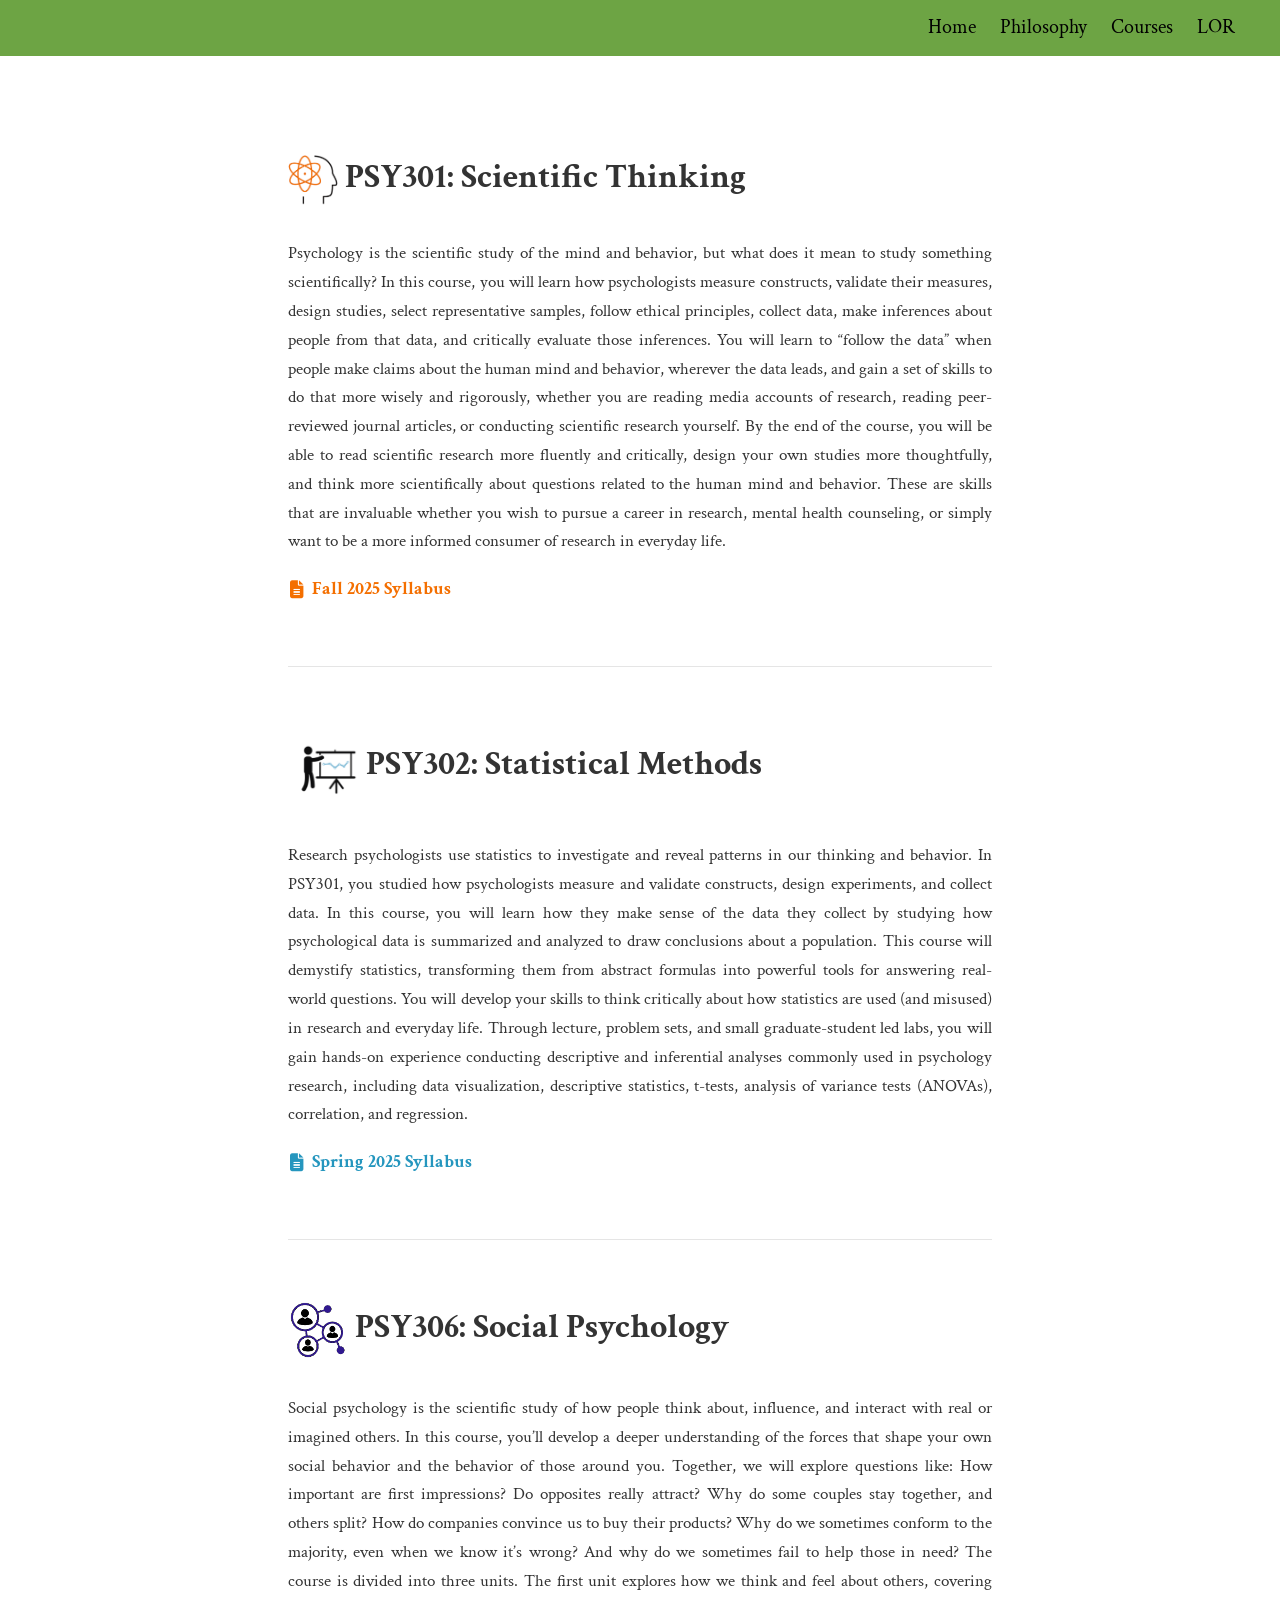
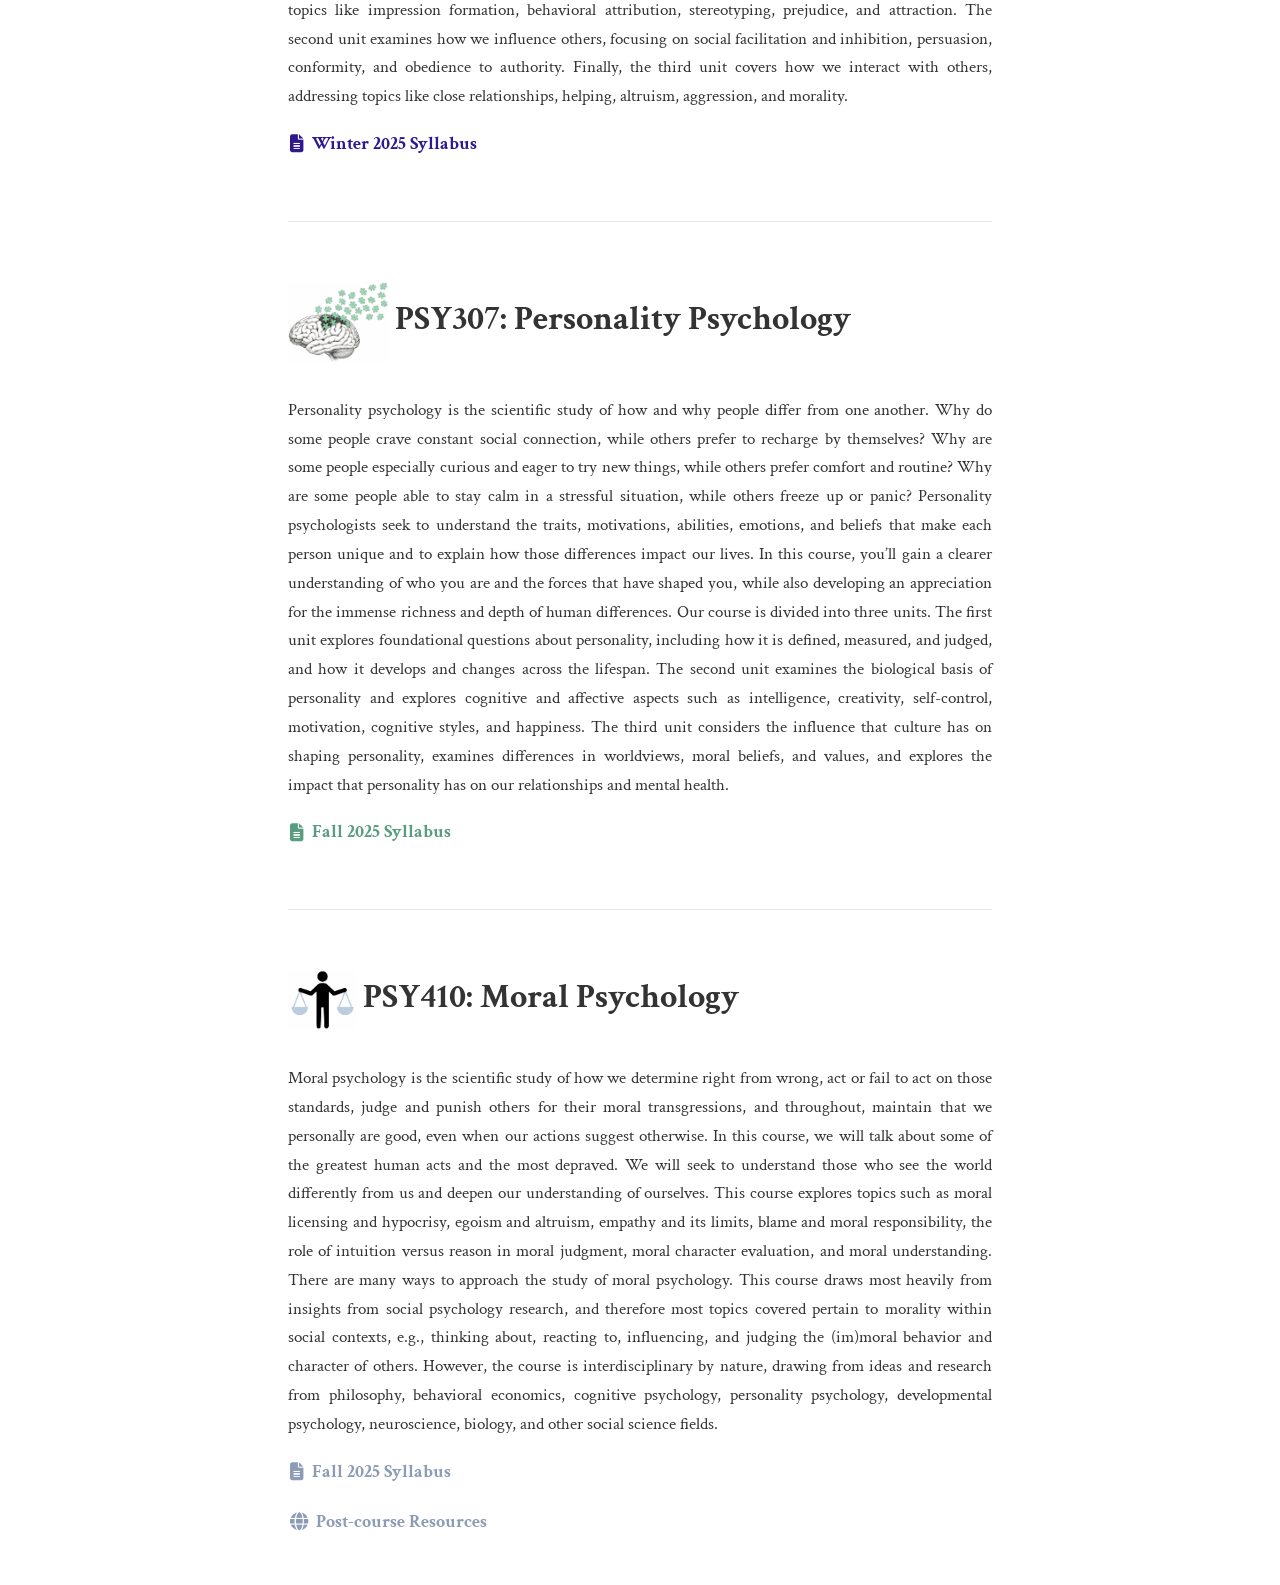
==== docs/classes.html @ 547f2cc3 "website" ====
<!DOCTYPE html>

<html xmlns="http://www.w3.org/1999/xhtml" lang="" xml:lang="">

<head>
  <meta charset="utf-8"/>
  <meta name="viewport" content="width=device-width, initial-scale=1"/>
  <meta http-equiv="X-UA-Compatible" content="IE=Edge,chrome=1"/>
  <meta name="generator" content="distill" />

  <style type="text/css">
  /* Hide doc at startup (prevent jankiness while JS renders/transforms) */
  body {
    visibility: hidden;
  }
  </style>

 <!--radix_placeholder_import_source-->
 <!--/radix_placeholder_import_source-->

<style type="text/css">code{white-space: pre;}</style>
<style type="text/css" data-origin="pandoc">
pre > code.sourceCode { white-space: pre; position: relative; }
pre > code.sourceCode > span { line-height: 1.25; }
pre > code.sourceCode > span:empty { height: 1.2em; }
.sourceCode { overflow: visible; }
code.sourceCode > span { color: inherit; text-decoration: inherit; }
div.sourceCode { margin: 1em 0; }
pre.sourceCode { margin: 0; }
@media screen {
div.sourceCode { overflow: auto; }
}
@media print {
pre > code.sourceCode { white-space: pre-wrap; }
pre > code.sourceCode > span { text-indent: -5em; padding-left: 5em; }
}
pre.numberSource code
  { counter-reset: source-line 0; }
pre.numberSource code > span
  { position: relative; left: -4em; counter-increment: source-line; }
pre.numberSource code > span > a:first-child::before
  { content: counter(source-line);
    position: relative; left: -1em; text-align: right; vertical-align: baseline;
    border: none; display: inline-block;
    -webkit-touch-callout: none; -webkit-user-select: none;
    -khtml-user-select: none; -moz-user-select: none;
    -ms-user-select: none; user-select: none;
    padding: 0 4px; width: 4em;
    color: #aaaaaa;
  }
pre.numberSource { margin-left: 3em; border-left: 1px solid #aaaaaa;  padding-left: 4px; }
div.sourceCode
  { color: #00769e; background-color: #f1f3f5; }
@media screen {
pre > code.sourceCode > span > a:first-child::before { text-decoration: underline; }
}
code span { color: #00769e; } /* Normal */
code span.al { color: #ad0000; } /* Alert */
code span.an { color: #5e5e5e; } /* Annotation */
code span.at { color: #657422; } /* Attribute */
code span.bn { color: #ad0000; } /* BaseN */
code span.bu { } /* BuiltIn */
code span.cf { color: #00769e; } /* ControlFlow */
code span.ch { color: #20794d; } /* Char */
code span.cn { color: #8f5902; } /* Constant */
code span.co { color: #5e5e5e; } /* Comment */
code span.cv { color: #5e5e5e; font-style: italic; } /* CommentVar */
code span.do { color: #5e5e5e; font-style: italic; } /* Documentation */
code span.dt { color: #ad0000; } /* DataType */
code span.dv { color: #ad0000; } /* DecVal */
code span.er { color: #ad0000; } /* Error */
code span.ex { } /* Extension */
code span.fl { color: #ad0000; } /* Float */
code span.fu { color: #4758ab; } /* Function */
code span.im { } /* Import */
code span.in { color: #5e5e5e; } /* Information */
code span.kw { color: #00769e; } /* Keyword */
code span.op { color: #5e5e5e; } /* Operator */
code span.ot { color: #00769e; } /* Other */
code span.pp { color: #ad0000; } /* Preprocessor */
code span.sc { color: #5e5e5e; } /* SpecialChar */
code span.ss { color: #20794d; } /* SpecialString */
code span.st { color: #20794d; } /* String */
code span.va { color: #111111; } /* Variable */
code span.vs { color: #20794d; } /* VerbatimString */
code span.wa { color: #5e5e5e; font-style: italic; } /* Warning */
</style>


  <!--radix_placeholder_meta_tags-->
  <title>Title: Courses Taught</title>

  <meta property="description" itemprop="description" content=""/>



  <!--  https://developers.facebook.com/docs/sharing/webmasters#markup -->
  <meta property="og:title" content="Title: Courses Taught"/>
  <meta property="og:type" content="article"/>
  <meta property="og:description" content=""/>
  <meta property="og:locale" content="en_US"/>
  <meta property="og:site_name" content="Title"/>

  <!--  https://dev.twitter.com/cards/types/summary -->
  <meta property="twitter:card" content="summary"/>
  <meta property="twitter:title" content="Title: Courses Taught"/>
  <meta property="twitter:description" content=""/>

  <!--/radix_placeholder_meta_tags-->
  <!--radix_placeholder_rmarkdown_metadata-->

  <script type="text/json" id="radix-rmarkdown-metadata">
  {"type":"list","attributes":{"names":{"type":"character","attributes":{},"value":["title","description","site"]}},"value":[{"type":"character","attributes":{},"value":["Courses Taught"]},{"type":"character","attributes":{},"value":[""]},{"type":"character","attributes":{},"value":["distill::distill_website"]}]}
  </script>
  <!--/radix_placeholder_rmarkdown_metadata-->
  <!--radix_placeholder_navigation_in_header-->
  <meta name="distill:offset" content=""/>

  <script type="application/javascript">

    window.headroom_prevent_pin = false;

    window.document.addEventListener("DOMContentLoaded", function (event) {

      // initialize headroom for banner
      var header = $('header').get(0);
      var headerHeight = header.offsetHeight;
      var headroom = new Headroom(header, {
        tolerance: 5,
        onPin : function() {
          if (window.headroom_prevent_pin) {
            window.headroom_prevent_pin = false;
            headroom.unpin();
          }
        }
      });
      headroom.init();
      if(window.location.hash)
        headroom.unpin();
      $(header).addClass('headroom--transition');

      // offset scroll location for banner on hash change
      // (see: https://github.com/WickyNilliams/headroom.js/issues/38)
      window.addEventListener("hashchange", function(event) {
        window.scrollTo(0, window.pageYOffset - (headerHeight + 25));
      });

      // responsive menu
      $('.distill-site-header').each(function(i, val) {
        var topnav = $(this);
        var toggle = topnav.find('.nav-toggle');
        toggle.on('click', function() {
          topnav.toggleClass('responsive');
        });
      });

      // nav dropdowns
      $('.nav-dropbtn').click(function(e) {
        $(this).next('.nav-dropdown-content').toggleClass('nav-dropdown-active');
        $(this).parent().siblings('.nav-dropdown')
           .children('.nav-dropdown-content').removeClass('nav-dropdown-active');
      });
      $("body").click(function(e){
        $('.nav-dropdown-content').removeClass('nav-dropdown-active');
      });
      $(".nav-dropdown").click(function(e){
        e.stopPropagation();
      });
    });
  </script>

  <style type="text/css">

  /* Theme (user-documented overrideables for nav appearance) */

  .distill-site-nav {
    color: rgba(255, 255, 255, 0.8);
    background-color: #0F2E3D;
    font-size: 15px;
    font-weight: 300;
  }

  .distill-site-nav a {
    color: inherit;
    text-decoration: none;
  }

  .distill-site-nav a:hover {
    color: white;
  }

  @media print {
    .distill-site-nav {
      display: none;
    }
  }

  .distill-site-header {

  }

  .distill-site-footer {

  }


  /* Site Header */

  .distill-site-header {
    width: 100%;
    box-sizing: border-box;
    z-index: 3;
  }

  .distill-site-header .nav-left {
    display: inline-block;
    margin-left: 8px;
  }

  @media screen and (max-width: 768px) {
    .distill-site-header .nav-left {
      margin-left: 0;
    }
  }


  .distill-site-header .nav-right {
    float: right;
    margin-right: 8px;
  }

  .distill-site-header a,
  .distill-site-header .title {
    display: inline-block;
    text-align: center;
    padding: 14px 10px 14px 10px;
  }

  .distill-site-header .title {
    font-size: 18px;
    min-width: 150px;
  }

  .distill-site-header .logo {
    padding: 0;
  }

  .distill-site-header .logo img {
    display: none;
    max-height: 20px;
    width: auto;
    margin-bottom: -4px;
  }

  .distill-site-header .nav-image img {
    max-height: 18px;
    width: auto;
    display: inline-block;
    margin-bottom: -3px;
  }



  @media screen and (min-width: 1000px) {
    .distill-site-header .logo img {
      display: inline-block;
    }
    .distill-site-header .nav-left {
      margin-left: 20px;
    }
    .distill-site-header .nav-right {
      margin-right: 20px;
    }
    .distill-site-header .title {
      padding-left: 12px;
    }
  }


  .distill-site-header .nav-toggle {
    display: none;
  }

  .nav-dropdown {
    display: inline-block;
    position: relative;
  }

  .nav-dropdown .nav-dropbtn {
    border: none;
    outline: none;
    color: rgba(255, 255, 255, 0.8);
    padding: 16px 10px;
    background-color: transparent;
    font-family: inherit;
    font-size: inherit;
    font-weight: inherit;
    margin: 0;
    margin-top: 1px;
    z-index: 2;
  }

  .nav-dropdown-content {
    display: none;
    position: absolute;
    background-color: white;
    min-width: 200px;
    border: 1px solid rgba(0,0,0,0.15);
    border-radius: 4px;
    box-shadow: 0px 8px 16px 0px rgba(0,0,0,0.1);
    z-index: 1;
    margin-top: 2px;
    white-space: nowrap;
    padding-top: 4px;
    padding-bottom: 4px;
  }

  .nav-dropdown-content hr {
    margin-top: 4px;
    margin-bottom: 4px;
    border: none;
    border-bottom: 1px solid rgba(0, 0, 0, 0.1);
  }

  .nav-dropdown-active {
    display: block;
  }

  .nav-dropdown-content a, .nav-dropdown-content .nav-dropdown-header {
    color: black;
    padding: 6px 24px;
    text-decoration: none;
    display: block;
    text-align: left;
  }

  .nav-dropdown-content .nav-dropdown-header {
    display: block;
    padding: 5px 24px;
    padding-bottom: 0;
    text-transform: uppercase;
    font-size: 14px;
    color: #999999;
    white-space: nowrap;
  }

  .nav-dropdown:hover .nav-dropbtn {
    color: white;
  }

  .nav-dropdown-content a:hover {
    background-color: #ddd;
    color: black;
  }

  .nav-right .nav-dropdown-content {
    margin-left: -45%;
    right: 0;
  }

  @media screen and (max-width: 768px) {
    .distill-site-header a, .distill-site-header .nav-dropdown  {display: none;}
    .distill-site-header a.nav-toggle {
      float: right;
      display: block;
    }
    .distill-site-header .title {
      margin-left: 0;
    }
    .distill-site-header .nav-right {
      margin-right: 0;
    }
    .distill-site-header {
      overflow: hidden;
    }
    .nav-right .nav-dropdown-content {
      margin-left: 0;
    }
  }


  @media screen and (max-width: 768px) {
    .distill-site-header.responsive {position: relative; min-height: 500px; }
    .distill-site-header.responsive a.nav-toggle {
      position: absolute;
      right: 0;
      top: 0;
    }
    .distill-site-header.responsive a,
    .distill-site-header.responsive .nav-dropdown {
      display: block;
      text-align: left;
    }
    .distill-site-header.responsive .nav-left,
    .distill-site-header.responsive .nav-right {
      width: 100%;
    }
    .distill-site-header.responsive .nav-dropdown {float: none;}
    .distill-site-header.responsive .nav-dropdown-content {position: relative;}
    .distill-site-header.responsive .nav-dropdown .nav-dropbtn {
      display: block;
      width: 100%;
      text-align: left;
    }
  }

  /* Site Footer */

  .distill-site-footer {
    width: 100%;
    overflow: hidden;
    box-sizing: border-box;
    z-index: 3;
    margin-top: 30px;
    padding-top: 30px;
    padding-bottom: 30px;
    text-align: center;
  }

  /* Headroom */

  d-title {
    padding-top: 6rem;
  }

  @media print {
    d-title {
      padding-top: 4rem;
    }
  }

  .headroom {
    z-index: 1000;
    position: fixed;
    top: 0;
    left: 0;
    right: 0;
  }

  .headroom--transition {
    transition: all .4s ease-in-out;
  }

  .headroom--unpinned {
    top: -100px;
  }

  .headroom--pinned {
    top: 0;
  }

  /* adjust viewport for navbar height */
  /* helps vertically center bootstrap (non-distill) content */
  .min-vh-100 {
    min-height: calc(100vh - 100px) !important;
  }

  </style>

  <script src="site_libs/jquery-3.6.0/jquery-3.6.0.min.js"></script>
  <link href="site_libs/font-awesome-6.4.2/css/all.min.css" rel="stylesheet"/>
  <link href="site_libs/font-awesome-6.4.2/css/v4-shims.min.css" rel="stylesheet"/>
  <script src="site_libs/headroom-0.9.4/headroom.min.js"></script>
  <script src="site_libs/autocomplete-0.37.1/autocomplete.min.js"></script>
  <script src="site_libs/fuse-6.4.1/fuse.min.js"></script>

  <script type="application/javascript">

  function getMeta(metaName) {
    var metas = document.getElementsByTagName('meta');
    for (let i = 0; i < metas.length; i++) {
      if (metas[i].getAttribute('name') === metaName) {
        return metas[i].getAttribute('content');
      }
    }
    return '';
  }

  function offsetURL(url) {
    var offset = getMeta('distill:offset');
    return offset ? offset + '/' + url : url;
  }

  function createFuseIndex() {

    // create fuse index
    var options = {
      keys: [
        { name: 'title', weight: 20 },
        { name: 'categories', weight: 15 },
        { name: 'description', weight: 10 },
        { name: 'contents', weight: 5 },
      ],
      ignoreLocation: true,
      threshold: 0
    };
    var fuse = new window.Fuse([], options);

    // fetch the main search.json
    return fetch(offsetURL('search.json'))
      .then(function(response) {
        if (response.status == 200) {
          return response.json().then(function(json) {
            // index main articles
            json.articles.forEach(function(article) {
              fuse.add(article);
            });
            // download collections and index their articles
            return Promise.all(json.collections.map(function(collection) {
              return fetch(offsetURL(collection)).then(function(response) {
                if (response.status === 200) {
                  return response.json().then(function(articles) {
                    articles.forEach(function(article) {
                      fuse.add(article);
                    });
                  })
                } else {
                  return Promise.reject(
                    new Error('Unexpected status from search index request: ' +
                              response.status)
                  );
                }
              });
            })).then(function() {
              return fuse;
            });
          });

        } else {
          return Promise.reject(
            new Error('Unexpected status from search index request: ' +
                        response.status)
          );
        }
      });
  }

  window.document.addEventListener("DOMContentLoaded", function (event) {

    // get search element (bail if we don't have one)
    var searchEl = window.document.getElementById('distill-search');
    if (!searchEl)
      return;

    createFuseIndex()
      .then(function(fuse) {

        // make search box visible
        searchEl.classList.remove('hidden');

        // initialize autocomplete
        var options = {
          autoselect: true,
          hint: false,
          minLength: 2,
        };
        window.autocomplete(searchEl, options, [{
          source: function(query, callback) {
            const searchOptions = {
              isCaseSensitive: false,
              shouldSort: true,
              minMatchCharLength: 2,
              limit: 10,
            };
            var results = fuse.search(query, searchOptions);
            callback(results
              .map(function(result) { return result.item; })
            );
          },
          templates: {
            suggestion: function(suggestion) {
              var img = suggestion.preview && Object.keys(suggestion.preview).length > 0
                ? `<img src="${offsetURL(suggestion.preview)}"</img>`
                : '';
              var html = `
                <div class="search-item">
                  <h3>${suggestion.title}</h3>
                  <div class="search-item-description">
                    ${suggestion.description || ''}
                  </div>
                  <div class="search-item-preview">
                    ${img}
                  </div>
                </div>
              `;
              return html;
            }
          }
        }]).on('autocomplete:selected', function(event, suggestion) {
          window.location.href = offsetURL(suggestion.path);
        });
        // remove inline display style on autocompleter (we want to
        // manage responsive display via css)
        $('.algolia-autocomplete').css("display", "");
      })
      .catch(function(error) {
        console.log(error);
      });

  });

  </script>

  <style type="text/css">

  .nav-search {
    font-size: x-small;
  }

  /* Algolioa Autocomplete */

  .algolia-autocomplete {
    display: inline-block;
    margin-left: 10px;
    vertical-align: sub;
    background-color: white;
    color: black;
    padding: 6px;
    padding-top: 8px;
    padding-bottom: 0;
    border-radius: 6px;
    border: 1px #0F2E3D solid;
    width: 180px;
  }


  @media screen and (max-width: 768px) {
    .distill-site-nav .algolia-autocomplete {
      display: none;
      visibility: hidden;
    }
    .distill-site-nav.responsive .algolia-autocomplete {
      display: inline-block;
      visibility: visible;
    }
    .distill-site-nav.responsive .algolia-autocomplete .aa-dropdown-menu {
      margin-left: 0;
      width: 400px;
      max-height: 400px;
    }
  }

  .algolia-autocomplete .aa-input, .algolia-autocomplete .aa-hint {
    width: 90%;
    outline: none;
    border: none;
  }

  .algolia-autocomplete .aa-hint {
    color: #999;
  }
  .algolia-autocomplete .aa-dropdown-menu {
    width: 550px;
    max-height: 70vh;
    overflow-x: visible;
    overflow-y: scroll;
    padding: 5px;
    margin-top: 3px;
    margin-left: -150px;
    background-color: #fff;
    border-radius: 5px;
    border: 1px solid #999;
    border-top: none;
  }

  .algolia-autocomplete .aa-dropdown-menu .aa-suggestion {
    cursor: pointer;
    padding: 5px 4px;
    border-bottom: 1px solid #eee;
  }

  .algolia-autocomplete .aa-dropdown-menu .aa-suggestion:last-of-type {
    border-bottom: none;
    margin-bottom: 2px;
  }

  .algolia-autocomplete .aa-dropdown-menu .aa-suggestion .search-item {
    overflow: hidden;
    font-size: 0.8em;
    line-height: 1.4em;
  }

  .algolia-autocomplete .aa-dropdown-menu .aa-suggestion .search-item h3 {
    font-size: 1rem;
    margin-block-start: 0;
    margin-block-end: 5px;
  }

  .algolia-autocomplete .aa-dropdown-menu .aa-suggestion .search-item-description {
    display: inline-block;
    overflow: hidden;
    height: 2.8em;
    width: 80%;
    margin-right: 4%;
  }

  .algolia-autocomplete .aa-dropdown-menu .aa-suggestion .search-item-preview {
    display: inline-block;
    width: 15%;
  }

  .algolia-autocomplete .aa-dropdown-menu .aa-suggestion .search-item-preview img {
    height: 3em;
    width: auto;
    display: none;
  }

  .algolia-autocomplete .aa-dropdown-menu .aa-suggestion .search-item-preview img[src] {
    display: initial;
  }

  .algolia-autocomplete .aa-dropdown-menu .aa-suggestion.aa-cursor {
    background-color: #eee;
  }
  .algolia-autocomplete .aa-dropdown-menu .aa-suggestion em {
    font-weight: bold;
    font-style: normal;
  }

  </style>


  <!--/radix_placeholder_navigation_in_header-->
  <!--radix_placeholder_distill-->

  <style type="text/css">

  body {
    background-color: white;
  }

  .pandoc-table {
    width: 100%;
  }

  .pandoc-table>caption {
    margin-bottom: 10px;
  }

  .pandoc-table th:not([align]) {
    text-align: left;
  }

  .pagedtable-footer {
    font-size: 15px;
  }

  d-byline .byline {
    grid-template-columns: 2fr 2fr;
  }

  d-byline .byline h3 {
    margin-block-start: 1.5em;
  }

  d-byline .byline .authors-affiliations h3 {
    margin-block-start: 0.5em;
  }

  .authors-affiliations .orcid-id {
    width: 16px;
    height:16px;
    margin-left: 4px;
    margin-right: 4px;
    vertical-align: middle;
    padding-bottom: 2px;
  }

  d-title .dt-tags {
    margin-top: 1em;
    grid-column: text;
  }

  .dt-tags .dt-tag {
    text-decoration: none;
    display: inline-block;
    color: rgba(0,0,0,0.6);
    padding: 0em 0.4em;
    margin-right: 0.5em;
    margin-bottom: 0.4em;
    font-size: 70%;
    border: 1px solid rgba(0,0,0,0.2);
    border-radius: 3px;
    text-transform: uppercase;
    font-weight: 500;
  }

  d-article table.gt_table td,
  d-article table.gt_table th {
    border-bottom: none;
    font-size: 100%;
  }

  .html-widget {
    margin-bottom: 2.0em;
  }

  .l-screen-inset {
    padding-right: 16px;
  }

  .l-screen .caption {
    margin-left: 10px;
  }

  .shaded {
    background: rgb(247, 247, 247);
    padding-top: 20px;
    padding-bottom: 20px;
    border-top: 1px solid rgba(0, 0, 0, 0.1);
    border-bottom: 1px solid rgba(0, 0, 0, 0.1);
  }

  .shaded .html-widget {
    margin-bottom: 0;
    border: 1px solid rgba(0, 0, 0, 0.1);
  }

  .shaded .shaded-content {
    background: white;
  }

  .text-output {
    margin-top: 0;
    line-height: 1.5em;
  }

  .hidden {
    display: none !important;
  }

  hr.section-separator {
    border: none;
    border-top: 1px solid rgba(0, 0, 0, 0.1);
    margin: 0px;
  }


  d-byline {
    border-top: none;
  }

  d-article {
    padding-top: 2.5rem;
    padding-bottom: 30px;
    border-top: none;
  }

  d-appendix {
    padding-top: 30px;
  }

  d-article>p>img {
    width: 100%;
  }

  d-article h2 {
    margin: 1rem 0 1.5rem 0;
  }

  d-article h3 {
    margin-top: 1.5rem;
  }

  d-article iframe {
    border: 1px solid rgba(0, 0, 0, 0.1);
    margin-bottom: 2.0em;
    width: 100%;
  }

  /* Tweak code blocks */

  d-article div.sourceCode code,
  d-article pre code {
    font-family: Consolas, Monaco, 'Andale Mono', 'Ubuntu Mono', monospace;
  }

  d-article pre,
  d-article div.sourceCode,
  d-article div.sourceCode pre {
    overflow: auto;
  }

  d-article div.sourceCode {
    background-color: white;
  }

  d-article div.sourceCode pre {
    padding-left: 10px;
    font-size: 12px;
    border-left: 2px solid rgba(0,0,0,0.1);
  }

  d-article pre {
    font-size: 12px;
    color: black;
    background: none;
    margin-top: 0;
    text-align: left;
    white-space: pre;
    word-spacing: normal;
    word-break: normal;
    word-wrap: normal;
    line-height: 1.5;

    -moz-tab-size: 4;
    -o-tab-size: 4;
    tab-size: 4;

    -webkit-hyphens: none;
    -moz-hyphens: none;
    -ms-hyphens: none;
    hyphens: none;
  }

  d-article pre a {
    border-bottom: none;
  }

  d-article pre a:hover {
    border-bottom: none;
    text-decoration: underline;
  }

  d-article details {
    grid-column: text;
    margin-bottom: 0.8em;
  }

  @media(min-width: 768px) {

  d-article pre,
  d-article div.sourceCode,
  d-article div.sourceCode pre {
    overflow: visible !important;
  }

  d-article div.sourceCode pre {
    padding-left: 18px;
    font-size: 14px;
  }

  /* tweak for Pandoc numbered line within distill */
  d-article pre.numberSource code > span {
      left: -2em;
  }

  d-article pre {
    font-size: 14px;
  }

  }

  figure img.external {
    background: white;
    border: 1px solid rgba(0, 0, 0, 0.1);
    box-shadow: 0 1px 8px rgba(0, 0, 0, 0.1);
    padding: 18px;
    box-sizing: border-box;
  }

  /* CSS for d-contents */

  .d-contents {
    grid-column: text;
    color: rgba(0,0,0,0.8);
    font-size: 0.9em;
    padding-bottom: 1em;
    margin-bottom: 1em;
    padding-bottom: 0.5em;
    margin-bottom: 1em;
    padding-left: 0.25em;
    justify-self: start;
  }

  @media(min-width: 1000px) {
    .d-contents.d-contents-float {
      height: 0;
      grid-column-start: 1;
      grid-column-end: 4;
      justify-self: center;
      padding-right: 3em;
      padding-left: 2em;
    }
  }

  .d-contents nav h3 {
    font-size: 18px;
    margin-top: 0;
    margin-bottom: 1em;
  }

  .d-contents li {
    list-style-type: none
  }

  .d-contents nav > ul {
    padding-left: 0;
  }

  .d-contents ul {
    padding-left: 1em
  }

  .d-contents nav ul li {
    margin-top: 0.6em;
    margin-bottom: 0.2em;
  }

  .d-contents nav a {
    font-size: 13px;
    border-bottom: none;
    text-decoration: none
    color: rgba(0, 0, 0, 0.8);
  }

  .d-contents nav a:hover {
    text-decoration: underline solid rgba(0, 0, 0, 0.6)
  }

  .d-contents nav > ul > li > a {
    font-weight: 600;
  }

  .d-contents nav > ul > li > ul {
    font-weight: inherit;
  }

  .d-contents nav > ul > li > ul > li {
    margin-top: 0.2em;
  }


  .d-contents nav ul {
    margin-top: 0;
    margin-bottom: 0.25em;
  }

  .d-article-with-toc h2:nth-child(2) {
    margin-top: 0;
  }


  /* Figure */

  .figure {
    position: relative;
    margin-bottom: 2.5em;
    margin-top: 1.5em;
  }

  .figure .caption {
    color: rgba(0, 0, 0, 0.6);
    font-size: 12px;
    line-height: 1.5em;
  }

  .figure img.external {
    background: white;
    border: 1px solid rgba(0, 0, 0, 0.1);
    box-shadow: 0 1px 8px rgba(0, 0, 0, 0.1);
    padding: 18px;
    box-sizing: border-box;
  }

  .figure .caption a {
    color: rgba(0, 0, 0, 0.6);
  }

  .figure .caption b,
  .figure .caption strong, {
    font-weight: 600;
    color: rgba(0, 0, 0, 1.0);
  }

  /* Citations */

  d-article .citation {
    color: inherit;
    cursor: inherit;
  }

  div.hanging-indent{
    margin-left: 1em; text-indent: -1em;
  }

  /* Citation hover box */

  .tippy-box[data-theme~=light-border] {
    background-color: rgba(250, 250, 250, 0.95);
  }

  .tippy-content > p {
    margin-bottom: 0;
    padding: 2px;
  }


  /* Tweak 1000px media break to show more text */

  @media(min-width: 1000px) {
    .base-grid,
    distill-header,
    d-title,
    d-abstract,
    d-article,
    d-appendix,
    distill-appendix,
    d-byline,
    d-footnote-list,
    d-citation-list,
    distill-footer {
      grid-template-columns: [screen-start] 1fr [page-start kicker-start] 80px [middle-start] 50px [text-start kicker-end] 65px 65px 65px 65px 65px 65px 65px 65px [text-end gutter-start] 65px [middle-end] 65px [page-end gutter-end] 1fr [screen-end];
      grid-column-gap: 16px;
    }

    .grid {
      grid-column-gap: 16px;
    }

    d-article {
      font-size: 1.06rem;
      line-height: 1.7em;
    }
    figure .caption, .figure .caption, figure figcaption {
      font-size: 13px;
    }
  }

  @media(min-width: 1180px) {
    .base-grid,
    distill-header,
    d-title,
    d-abstract,
    d-article,
    d-appendix,
    distill-appendix,
    d-byline,
    d-footnote-list,
    d-citation-list,
    distill-footer {
      grid-template-columns: [screen-start] 1fr [page-start kicker-start] 60px [middle-start] 60px [text-start kicker-end] 60px 60px 60px 60px 60px 60px 60px 60px [text-end gutter-start] 60px [middle-end] 60px [page-end gutter-end] 1fr [screen-end];
      grid-column-gap: 32px;
    }

    .grid {
      grid-column-gap: 32px;
    }
  }


  /* Get the citation styles for the appendix (not auto-injected on render since
     we do our own rendering of the citation appendix) */

  d-appendix .citation-appendix,
  .d-appendix .citation-appendix {
    font-size: 11px;
    line-height: 15px;
    border-left: 1px solid rgba(0, 0, 0, 0.1);
    padding-left: 18px;
    border: 1px solid rgba(0,0,0,0.1);
    background: rgba(0, 0, 0, 0.02);
    padding: 10px 18px;
    border-radius: 3px;
    color: rgba(150, 150, 150, 1);
    overflow: hidden;
    margin-top: -12px;
    white-space: pre-wrap;
    word-wrap: break-word;
  }

  /* Include appendix styles here so they can be overridden */

  d-appendix {
    contain: layout style;
    font-size: 0.8em;
    line-height: 1.7em;
    margin-top: 60px;
    margin-bottom: 0;
    border-top: 1px solid rgba(0, 0, 0, 0.1);
    color: rgba(0,0,0,0.5);
    padding-top: 60px;
    padding-bottom: 48px;
  }

  d-appendix h3 {
    grid-column: page-start / text-start;
    font-size: 15px;
    font-weight: 500;
    margin-top: 1em;
    margin-bottom: 0;
    color: rgba(0,0,0,0.65);
  }

  d-appendix h3 + * {
    margin-top: 1em;
  }

  d-appendix ol {
    padding: 0 0 0 15px;
  }

  @media (min-width: 768px) {
    d-appendix ol {
      padding: 0 0 0 30px;
      margin-left: -30px;
    }
  }

  d-appendix li {
    margin-bottom: 1em;
  }

  d-appendix a {
    color: rgba(0, 0, 0, 0.6);
  }

  d-appendix > * {
    grid-column: text;
  }

  d-appendix > d-footnote-list,
  d-appendix > d-citation-list,
  d-appendix > distill-appendix {
    grid-column: screen;
  }

  /* Include footnote styles here so they can be overridden */

  d-footnote-list {
    contain: layout style;
  }

  d-footnote-list > * {
    grid-column: text;
  }

  d-footnote-list a.footnote-backlink {
    color: rgba(0,0,0,0.3);
    padding-left: 0.5em;
  }



  /* Anchor.js */

  .anchorjs-link {
    /*transition: all .25s linear; */
    text-decoration: none;
    border-bottom: none;
  }
  *:hover > .anchorjs-link {
    margin-left: -1.125em !important;
    text-decoration: none;
    border-bottom: none;
  }

  /* Social footer */

  .social_footer {
    margin-top: 30px;
    margin-bottom: 0;
    color: rgba(0,0,0,0.67);
  }

  .disqus-comments {
    margin-right: 30px;
  }

  .disqus-comment-count {
    border-bottom: 1px solid rgba(0, 0, 0, 0.4);
    cursor: pointer;
  }

  #disqus_thread {
    margin-top: 30px;
  }

  .article-sharing a {
    border-bottom: none;
    margin-right: 8px;
  }

  .article-sharing a:hover {
    border-bottom: none;
  }

  .sidebar-section.subscribe {
    font-size: 12px;
    line-height: 1.6em;
  }

  .subscribe p {
    margin-bottom: 0.5em;
  }


  .article-footer .subscribe {
    font-size: 15px;
    margin-top: 45px;
  }


  .sidebar-section.custom {
    font-size: 12px;
    line-height: 1.6em;
  }

  .custom p {
    margin-bottom: 0.5em;
  }

  /* Styles for listing layout (hide title) */
  .layout-listing d-title, .layout-listing .d-title {
    display: none;
  }

  /* Styles for posts lists (not auto-injected) */


  .posts-with-sidebar {
    padding-left: 45px;
    padding-right: 45px;
  }

  .posts-list .description h2,
  .posts-list .description p {
    font-family: -apple-system, BlinkMacSystemFont, "Segoe UI", Roboto, Oxygen, Ubuntu, Cantarell, "Fira Sans", "Droid Sans", "Helvetica Neue", Arial, sans-serif;
  }

  .posts-list .description h2 {
    font-weight: 700;
    border-bottom: none;
    padding-bottom: 0;
  }

  .posts-list h2.post-tag {
    border-bottom: 1px solid rgba(0, 0, 0, 0.2);
    padding-bottom: 12px;
  }
  .posts-list {
    margin-top: 60px;
    margin-bottom: 24px;
  }

  .posts-list .post-preview {
    text-decoration: none;
    overflow: hidden;
    display: block;
    border-bottom: 1px solid rgba(0, 0, 0, 0.1);
    padding: 24px 0;
  }

  .post-preview-last {
    border-bottom: none !important;
  }

  .posts-list .posts-list-caption {
    grid-column: screen;
    font-weight: 400;
  }

  .posts-list .post-preview h2 {
    margin: 0 0 6px 0;
    line-height: 1.2em;
    font-style: normal;
    font-size: 24px;
  }

  .posts-list .post-preview p {
    margin: 0 0 12px 0;
    line-height: 1.4em;
    font-size: 16px;
  }

  .posts-list .post-preview .thumbnail {
    box-sizing: border-box;
    margin-bottom: 24px;
    position: relative;
    max-width: 500px;
  }
  .posts-list .post-preview img {
    width: 100%;
    display: block;
  }

  .posts-list .metadata {
    font-size: 12px;
    line-height: 1.4em;
    margin-bottom: 18px;
  }

  .posts-list .metadata > * {
    display: inline-block;
  }

  .posts-list .metadata .publishedDate {
    margin-right: 2em;
  }

  .posts-list .metadata .dt-authors {
    display: block;
    margin-top: 0.3em;
    margin-right: 2em;
  }

  .posts-list .dt-tags {
    display: block;
    line-height: 1em;
  }

  .posts-list .dt-tags .dt-tag {
    display: inline-block;
    color: rgba(0,0,0,0.6);
    padding: 0.3em 0.4em;
    margin-right: 0.2em;
    margin-bottom: 0.4em;
    font-size: 60%;
    border: 1px solid rgba(0,0,0,0.2);
    border-radius: 3px;
    text-transform: uppercase;
    font-weight: 500;
  }

  .posts-list img {
    opacity: 1;
  }

  .posts-list img[data-src] {
    opacity: 0;
  }

  .posts-more {
    clear: both;
  }


  .posts-sidebar {
    font-size: 16px;
  }

  .posts-sidebar h3 {
    font-size: 16px;
    margin-top: 0;
    margin-bottom: 0.5em;
    font-weight: 400;
    text-transform: uppercase;
  }

  .sidebar-section {
    margin-bottom: 30px;
  }

  .categories ul {
    list-style-type: none;
    margin: 0;
    padding: 0;
  }

  .categories li {
    color: rgba(0, 0, 0, 0.8);
    margin-bottom: 0;
  }

  .categories li>a {
    border-bottom: none;
  }

  .categories li>a:hover {
    border-bottom: 1px solid rgba(0, 0, 0, 0.4);
  }

  .categories .active {
    font-weight: 600;
  }

  .categories .category-count {
    color: rgba(0, 0, 0, 0.4);
  }


  @media(min-width: 768px) {
    .posts-list .post-preview h2 {
      font-size: 26px;
    }
    .posts-list .post-preview .thumbnail {
      float: right;
      width: 30%;
      margin-bottom: 0;
    }
    .posts-list .post-preview .description {
      float: left;
      width: 45%;
    }
    .posts-list .post-preview .metadata {
      float: left;
      width: 20%;
      margin-top: 8px;
    }
    .posts-list .post-preview p {
      margin: 0 0 12px 0;
      line-height: 1.5em;
      font-size: 16px;
    }
    .posts-with-sidebar .posts-list {
      float: left;
      width: 75%;
    }
    .posts-with-sidebar .posts-sidebar {
      float: right;
      width: 20%;
      margin-top: 60px;
      padding-top: 24px;
      padding-bottom: 24px;
    }
  }


  /* Improve display for browsers without grid (IE/Edge <= 15) */

  .downlevel {
    line-height: 1.6em;
    font-family: -apple-system, BlinkMacSystemFont, "Segoe UI", Roboto, Oxygen, Ubuntu, Cantarell, "Fira Sans", "Droid Sans", "Helvetica Neue", Arial, sans-serif;
    margin: 0;
  }

  .downlevel .d-title {
    padding-top: 6rem;
    padding-bottom: 1.5rem;
  }

  .downlevel .d-title h1 {
    font-size: 50px;
    font-weight: 700;
    line-height: 1.1em;
    margin: 0 0 0.5rem;
  }

  .downlevel .d-title p {
    font-weight: 300;
    font-size: 1.2rem;
    line-height: 1.55em;
    margin-top: 0;
  }

  .downlevel .d-byline {
    padding-top: 0.8em;
    padding-bottom: 0.8em;
    font-size: 0.8rem;
    line-height: 1.8em;
  }

  .downlevel .section-separator {
    border: none;
    border-top: 1px solid rgba(0, 0, 0, 0.1);
  }

  .downlevel .d-article {
    font-size: 1.06rem;
    line-height: 1.7em;
    padding-top: 1rem;
    padding-bottom: 2rem;
  }


  .downlevel .d-appendix {
    padding-left: 0;
    padding-right: 0;
    max-width: none;
    font-size: 0.8em;
    line-height: 1.7em;
    margin-bottom: 0;
    color: rgba(0,0,0,0.5);
    padding-top: 40px;
    padding-bottom: 48px;
  }

  .downlevel .footnotes ol {
    padding-left: 13px;
  }

  .downlevel .base-grid,
  .downlevel .distill-header,
  .downlevel .d-title,
  .downlevel .d-abstract,
  .downlevel .d-article,
  .downlevel .d-appendix,
  .downlevel .distill-appendix,
  .downlevel .d-byline,
  .downlevel .d-footnote-list,
  .downlevel .d-citation-list,
  .downlevel .distill-footer,
  .downlevel .appendix-bottom,
  .downlevel .posts-container {
    padding-left: 40px;
    padding-right: 40px;
  }

  @media(min-width: 768px) {
    .downlevel .base-grid,
    .downlevel .distill-header,
    .downlevel .d-title,
    .downlevel .d-abstract,
    .downlevel .d-article,
    .downlevel .d-appendix,
    .downlevel .distill-appendix,
    .downlevel .d-byline,
    .downlevel .d-footnote-list,
    .downlevel .d-citation-list,
    .downlevel .distill-footer,
    .downlevel .appendix-bottom,
    .downlevel .posts-container {
    padding-left: 150px;
    padding-right: 150px;
    max-width: 900px;
  }
  }

  .downlevel pre code {
    display: block;
    border-left: 2px solid rgba(0, 0, 0, .1);
    padding: 0 0 0 20px;
    font-size: 14px;
  }

  .downlevel code, .downlevel pre {
    color: black;
    background: none;
    font-family: Consolas, Monaco, 'Andale Mono', 'Ubuntu Mono', monospace;
    text-align: left;
    white-space: pre;
    word-spacing: normal;
    word-break: normal;
    word-wrap: normal;
    line-height: 1.5;

    -moz-tab-size: 4;
    -o-tab-size: 4;
    tab-size: 4;

    -webkit-hyphens: none;
    -moz-hyphens: none;
    -ms-hyphens: none;
    hyphens: none;
  }

  .downlevel .posts-list .post-preview {
    color: inherit;
  }



  </style>

  <script type="application/javascript">

  function is_downlevel_browser() {
    if (bowser.isUnsupportedBrowser({ msie: "12", msedge: "16"},
                                   window.navigator.userAgent)) {
      return true;
    } else {
      return window.load_distill_framework === undefined;
    }
  }

  // show body when load is complete
  function on_load_complete() {

    // add anchors
    if (window.anchors) {
      window.anchors.options.placement = 'left';
      window.anchors.add('d-article > h2, d-article > h3, d-article > h4, d-article > h5');
    }


    // set body to visible
    document.body.style.visibility = 'visible';

    // force redraw for leaflet widgets
    if (window.HTMLWidgets) {
      var maps = window.HTMLWidgets.findAll(".leaflet");
      $.each(maps, function(i, el) {
        var map = this.getMap();
        map.invalidateSize();
        map.eachLayer(function(layer) {
          if (layer instanceof L.TileLayer)
            layer.redraw();
        });
      });
    }

    // trigger 'shown' so htmlwidgets resize
    $('d-article').trigger('shown');
  }

  function init_distill() {

    init_common();

    // create front matter
    var front_matter = $('<d-front-matter></d-front-matter>');
    $('#distill-front-matter').wrap(front_matter);

    // create d-title
    $('.d-title').changeElementType('d-title');

    // separator
    var separator = '<hr class="section-separator" style="clear: both"/>';
    // prepend separator above appendix
    $('.d-byline').before(separator);
    $('.d-article').before(separator);

    // create d-byline
    var byline = $('<d-byline></d-byline>');
    $('.d-byline').replaceWith(byline);

    // create d-article
    var article = $('<d-article></d-article>');
    $('.d-article').wrap(article).children().unwrap();

    // move posts container into article
    $('.posts-container').appendTo($('d-article'));

    // create d-appendix
    $('.d-appendix').changeElementType('d-appendix');

    // flag indicating that we have appendix items
    var appendix = $('.appendix-bottom').children('h3').length > 0;

    // replace footnotes with <d-footnote>
    $('.footnote-ref').each(function(i, val) {
      appendix = true;
      var href = $(this).attr('href');
      var id = href.replace('#', '');
      var fn = $('#' + id);
      var fn_p = $('#' + id + '>p');
      fn_p.find('.footnote-back').remove();
      var text = fn_p.html();
      var dtfn = $('<d-footnote></d-footnote>');
      dtfn.html(text);
      $(this).replaceWith(dtfn);
    });
    // remove footnotes
    $('.footnotes').remove();

    // move refs into #references-listing
    $('#references-listing').replaceWith($('#refs'));

    $('h1.appendix, h2.appendix').each(function(i, val) {
      $(this).changeElementType('h3');
    });
    $('h3.appendix').each(function(i, val) {
      var id = $(this).attr('id');
      $('.d-contents a[href="#' + id + '"]').parent().remove();
      appendix = true;
      $(this).nextUntil($('h1, h2, h3')).addBack().appendTo($('d-appendix'));
    });

    // show d-appendix if we have appendix content
    $("d-appendix").css('display', appendix ? 'grid' : 'none');

    // localize layout chunks to just output
    $('.layout-chunk').each(function(i, val) {

      // capture layout
      var layout = $(this).attr('data-layout');

      // apply layout to markdown level block elements
      var elements = $(this).children().not('details, div.sourceCode, pre, script');
      elements.each(function(i, el) {
        var layout_div = $('<div class="' + layout + '"></div>');
        if (layout_div.hasClass('shaded')) {
          var shaded_content = $('<div class="shaded-content"></div>');
          $(this).wrap(shaded_content);
          $(this).parent().wrap(layout_div);
        } else {
          $(this).wrap(layout_div);
        }
      });


      // unwrap the layout-chunk div
      $(this).children().unwrap();
    });

    // remove code block used to force  highlighting css
    $('.distill-force-highlighting-css').parent().remove();

    // remove empty line numbers inserted by pandoc when using a
    // custom syntax highlighting theme, except when numbering line
    // in code chunk
    $('pre:not(.numberLines) code.sourceCode a:empty').remove();

    // load distill framework
    load_distill_framework();

    // wait for window.distillRunlevel == 4 to do post processing
    function distill_post_process() {

      if (!window.distillRunlevel || window.distillRunlevel < 4)
        return;

      // hide author/affiliations entirely if we have no authors
      var front_matter = JSON.parse($("#distill-front-matter").html());
      var have_authors = front_matter.authors && front_matter.authors.length > 0;
      if (!have_authors)
        $('d-byline').addClass('hidden');

      // article with toc class
      $('.d-contents').parent().addClass('d-article-with-toc');

      // strip links that point to #
      $('.authors-affiliations').find('a[href="#"]').removeAttr('href');

      // add orcid ids
      $('.authors-affiliations').find('.author').each(function(i, el) {
        var orcid_id = front_matter.authors[i].orcidID;
        var author_name = front_matter.authors[i].author
        if (orcid_id) {
          var a = $('<a></a>');
          a.attr('href', 'https://orcid.org/' + orcid_id);
          var img = $('<img></img>');
          img.addClass('orcid-id');
          img.attr('alt', author_name ? 'ORCID ID for ' + author_name : 'ORCID ID');
          img.attr('src','[data-uri]');
          a.append(img);
          $(this).append(a);
        }
      });

      // hide elements of author/affiliations grid that have no value
      function hide_byline_column(caption) {
        $('d-byline').find('h3:contains("' + caption + '")').parent().css('visibility', 'hidden');
      }

      // affiliations
      var have_affiliations = false;
      for (var i = 0; i<front_matter.authors.length; ++i) {
        var author = front_matter.authors[i];
        if (author.affiliation !== "&nbsp;") {
          have_affiliations = true;
          break;
        }
      }
      if (!have_affiliations)
        $('d-byline').find('h3:contains("Affiliations")').css('visibility', 'hidden');

      // published date
      if (!front_matter.publishedDate)
        hide_byline_column("Published");

      // document object identifier
      var doi = $('d-byline').find('h3:contains("DOI")');
      var doi_p = doi.next().empty();
      if (!front_matter.doi) {
        // if we have a citation and valid citationText then link to that
        if ($('#citation').length > 0 && front_matter.citationText) {
          doi.html('Citation');
          $('<a href="#citation"></a>')
            .text(front_matter.citationText)
            .appendTo(doi_p);
        } else {
          hide_byline_column("DOI");
        }
      } else {
        $('<a></a>')
           .attr('href', "https://doi.org/" + front_matter.doi)
           .html(front_matter.doi)
           .appendTo(doi_p);
      }

       // change plural form of authors/affiliations
      if (front_matter.authors.length === 1) {
        var grid = $('.authors-affiliations');
        grid.children('h3:contains("Authors")').text('Author');
        grid.children('h3:contains("Affiliations")').text('Affiliation');
      }

      // remove d-appendix and d-footnote-list local styles
      $('d-appendix > style:first-child').remove();
      $('d-footnote-list > style:first-child').remove();

      // move appendix-bottom entries to the bottom
      $('.appendix-bottom').appendTo('d-appendix').children().unwrap();
      $('.appendix-bottom').remove();

      // hoverable references
      $('span.citation[data-cites]').each(function() {
        const citeChild = $(this).children()[0]
        // Do not process if @xyz has been used without escaping and without bibliography activated
        // https://github.com/rstudio/distill/issues/466
        if (citeChild === undefined) return true

        if (citeChild.nodeName == "D-FOOTNOTE") {
          var fn = citeChild
          $(this).html(fn.shadowRoot.querySelector("sup"))
          $(this).id = fn.id
          fn.remove()
        }
        var refs = $(this).attr('data-cites').split(" ");
        var refHtml = refs.map(function(ref) {
          // Could use CSS.escape too here, we insure backward compatibility in navigator
          return "<p>" + $('div[id="ref-' + ref + '"]').html() + "</p>";
        }).join("\n");
        window.tippy(this, {
          allowHTML: true,
          content: refHtml,
          maxWidth: 500,
          interactive: true,
          interactiveBorder: 10,
          theme: 'light-border',
          placement: 'bottom-start'
        });
      });

      // fix footnotes in tables (#411)
      // replacing broken distill.pub feature
      $('table d-footnote').each(function() {
        // we replace internal showAtNode methode which is triggered when hovering a footnote
        this.hoverBox.showAtNode = function(node) {
          // ported from https://github.com/distillpub/template/pull/105/files
          calcOffset = function(elem) {
              let x = elem.offsetLeft;
              let y = elem.offsetTop;
              // Traverse upwards until an `absolute` element is found or `elem`
              // becomes null.
              while (elem = elem.offsetParent && elem.style.position != 'absolute') {
                  x += elem.offsetLeft;
                  y += elem.offsetTop;
              }

              return { left: x, top: y };
          }
          // https://developer.mozilla.org/en-US/docs/Web/API/HTMLElement/offsetTop
          const bbox = node.getBoundingClientRect();
          const offset = calcOffset(node);
          this.show([offset.left + bbox.width, offset.top + bbox.height]);
        }
      })

      // clear polling timer
      clearInterval(tid);

      // show body now that everything is ready
      on_load_complete();
    }

    var tid = setInterval(distill_post_process, 50);
    distill_post_process();

  }

  function init_downlevel() {

    init_common();

     // insert hr after d-title
    $('.d-title').after($('<hr class="section-separator"/>'));

    // check if we have authors
    var front_matter = JSON.parse($("#distill-front-matter").html());
    var have_authors = front_matter.authors && front_matter.authors.length > 0;

    // manage byline/border
    if (!have_authors)
      $('.d-byline').remove();
    $('.d-byline').after($('<hr class="section-separator"/>'));
    $('.d-byline a').remove();

    // remove toc
    $('.d-contents').remove();

    // move appendix elements
    $('h1.appendix, h2.appendix').each(function(i, val) {
      $(this).changeElementType('h3');
    });
    $('h3.appendix').each(function(i, val) {
      $(this).nextUntil($('h1, h2, h3')).addBack().appendTo($('.d-appendix'));
    });


    // inject headers into references and footnotes
    var refs_header = $('<h3></h3>');
    refs_header.text('References');
    $('#refs').prepend(refs_header);

    var footnotes_header = $('<h3></h3');
    footnotes_header.text('Footnotes');
    $('.footnotes').children('hr').first().replaceWith(footnotes_header);

    // move appendix-bottom entries to the bottom
    $('.appendix-bottom').appendTo('.d-appendix').children().unwrap();
    $('.appendix-bottom').remove();

    // remove appendix if it's empty
    if ($('.d-appendix').children().length === 0)
      $('.d-appendix').remove();

    // prepend separator above appendix
    $('.d-appendix').before($('<hr class="section-separator" style="clear: both"/>'));

    // trim code
    $('pre>code').each(function(i, val) {
      $(this).html($.trim($(this).html()));
    });

    // move posts-container right before article
    $('.posts-container').insertBefore($('.d-article'));

    $('body').addClass('downlevel');

    on_load_complete();
  }


  function init_common() {

    // jquery plugin to change element types
    (function($) {
      $.fn.changeElementType = function(newType) {
        var attrs = {};

        $.each(this[0].attributes, function(idx, attr) {
          attrs[attr.nodeName] = attr.nodeValue;
        });

        this.replaceWith(function() {
          return $("<" + newType + "/>", attrs).append($(this).contents());
        });
      };
    })(jQuery);

    // prevent underline for linked images
    $('a > img').parent().css({'border-bottom' : 'none'});

    // mark non-body figures created by knitr chunks as 100% width
    $('.layout-chunk').each(function(i, val) {
      var figures = $(this).find('img, .html-widget');
      // ignore leaflet img layers (#106)
      figures = figures.filter(':not(img[class*="leaflet"])')
      if ($(this).attr('data-layout') !== "l-body") {
        figures.css('width', '100%');
      } else {
        figures.css('max-width', '100%');
        figures.filter("[width]").each(function(i, val) {
          var fig = $(this);
          fig.css('width', fig.attr('width') + 'px');
        });

      }
    });

    // auto-append index.html to post-preview links in file: protocol
    // and in rstudio ide preview
    $('.post-preview').each(function(i, val) {
      if (window.location.protocol === "file:")
        $(this).attr('href', $(this).attr('href') + "index.html");
    });

    // get rid of index.html references in header
    if (window.location.protocol !== "file:") {
      $('.distill-site-header a[href]').each(function(i,val) {
        $(this).attr('href', $(this).attr('href').replace(/^index[.]html/, "./"));
      });
    }

    // add class to pandoc style tables
    $('tr.header').parent('thead').parent('table').addClass('pandoc-table');
    $('.kable-table').children('table').addClass('pandoc-table');

    // add figcaption style to table captions
    $('caption').parent('table').addClass("figcaption");

    // initialize posts list
    if (window.init_posts_list)
      window.init_posts_list();

    // implmement disqus comment link
    $('.disqus-comment-count').click(function() {
      window.headroom_prevent_pin = true;
      $('#disqus_thread').toggleClass('hidden');
      if (!$('#disqus_thread').hasClass('hidden')) {
        var offset = $(this).offset();
        $(window).resize();
        $('html, body').animate({
          scrollTop: offset.top - 35
        });
      }
    });
  }

  document.addEventListener('DOMContentLoaded', function() {
    if (is_downlevel_browser())
      init_downlevel();
    else
      window.addEventListener('WebComponentsReady', init_distill);
  });

  </script>

  <!--/radix_placeholder_distill-->
  <script src="site_libs/header-attrs-2.27/header-attrs.js"></script>
  <script src="site_libs/popper-2.6.0/popper.min.js"></script>
  <link href="site_libs/tippy-6.2.7/tippy.css" rel="stylesheet" />
  <link href="site_libs/tippy-6.2.7/tippy-light-border.css" rel="stylesheet" />
  <script src="site_libs/tippy-6.2.7/tippy.umd.min.js"></script>
  <script src="site_libs/anchor-4.2.2/anchor.min.js"></script>
  <script src="site_libs/bowser-1.9.3/bowser.min.js"></script>
  <script src="site_libs/webcomponents-2.0.0/webcomponents.js"></script>
  <script src="site_libs/distill-2.2.21/template.v2.js"></script>
  <!--radix_placeholder_site_in_header-->
  <style type="text/css">
  @import url('https://fonts.googleapis.com/css2?family=Crimson+Text&display=swap');

  body {
    font-family: 'Crimson Text', serif;
  }
  h1{font-family: 'Crimson Text', serif;
  }
  h2{font-family: 'Crimson Text', serif;}


  .distill-site-nav {
      color: rgb(0 0 0 / 80%);
      background-color: #6da444;
      font-size: 20px;
      font-weight: 300;
      padding: 15px;
  }

  .algolia-autocomplete {
      display: none;
  }

  a {
    text-decoration: none;
    color: inherit; 
  }

  .distill-site-nav a {
      color: black;
  }

  a:hover{
    text-decoration: none;
  }

  .distill-site-nav a:hover {
    color: #a9d687;
    background-color: #6da444;
  }

  .distill-site-header .logo img {
      max-height: 35px;
  }

  .distill-site-header a, .distill-site-header .title {
      display: inline;
  }



  .distill-site-header .title {
      display: none;
  }


  </style>
  <!--/radix_placeholder_site_in_header-->

  <link rel="stylesheet" href="style.css" type="text/css"/>

</head>

<body>

<!--radix_placeholder_front_matter-->

<script id="distill-front-matter" type="text/json">
{"title":"Courses Taught","description":"","authors":[]}
</script>

<!--/radix_placeholder_front_matter-->
<!--radix_placeholder_navigation_before_body-->
<header class="header header--fixed" role="banner">
<nav class="distill-site-nav distill-site-header">
<div class="nav-left">
<a href="index.html" class="title">Title</a>
</div>
<div class="nav-right">
<a href="index.html">Home</a>
<a href="philosophy.html">Philosophy</a>
<a href="classes.html">Courses</a>
<a href="lor.html">LOR</a>
<a href="javascript:void(0);" class="nav-toggle">&#9776;</a>
</div>
</nav>
</header>
<!--/radix_placeholder_navigation_before_body-->
<!--radix_placeholder_site_before_body-->
<!--/radix_placeholder_site_before_body-->

<div class="d-title">
<h1>Courses Taught</h1>

<!--radix_placeholder_categories-->
<!--/radix_placeholder_categories-->

</div>


<div class="d-article">
<p><br> <br></p>
<p><link
  rel="stylesheet"
  href="https://cdnjs.cloudflare.com/ajax/libs/font-awesome/6.5.0/css/all.min.css"
/></p>
<div class="layout-chunk" data-layout="l-body">
<style type="text/css">

    
d-article h2{
    display: none !important;
    }
    
.btn {
  color: #6da444;                
  text-decoration: none;          
  padding: 2px 2px;            
  font-size: 18px;              
  font-weight: bold;            
  margin-right: 10px;          
  display: inline-flex;          
  align-items: center;           
  gap: 8px;                     
  transition: background-color 0.3s ease, transform 0.2s ease;
   border: 2px;
}
.btn:hover {
  transform: translateY(-2px); 
  text-decoration: none !important; 
  border: 1px;
}

d-title {
    display: none;
    }
    

</style>
</div>
<div style="text-align: justify;">

<h1>
<p><img src="images/301.png" style="height:50px; vertical-align:middle;">
PSY301: Scientific Thinking</p>
</h1>
<p>Psychology is the scientific study of the mind and behavior, but what does it mean to study something scientifically? In this course, you will learn how psychologists measure constructs, validate their measures, design studies, select representative samples, follow ethical principles, collect data, make inferences about people from that data, and critically evaluate those inferences. You will learn to “follow the data” when people make claims about the human mind and behavior, wherever the data leads, and gain a set of skills to do that more wisely and rigorously, whether you are reading media accounts of research, reading peer-reviewed journal articles, or conducting scientific research yourself. By the end of the course, you will be able to read scientific research more fluently and critically, design your own studies more thoughtfully, and think more scientifically about questions related to the human mind and behavior. These are skills that are invaluable whether you wish to pursue a career in research, mental health counseling, or simply want to be a more informed consumer of research in everyday life.</p>
<p><a href="https://sdimakis.github.io/Fall25_PSY301_Syllabus.pdf"
   target="_blank"
   class="btn"
   style="color: #f46f00; border-color: black;">
<i class="fa-solid fa-file-lines"></i> Fall 2025 Syllabus
</a></p>
<hr>
<h1>
<p><img src="images/302.png" style="height:80px; vertical-align:middle;">
PSY302: Statistical Methods</p>
</h1>
<p>Research psychologists use statistics to investigate and reveal patterns in our thinking and behavior. In PSY301, you studied how psychologists measure and validate constructs, design experiments, and collect data. In this course, you will learn how they make sense of the data they collect by studying how psychological data is summarized and analyzed to draw conclusions about a population. This course will demystify statistics, transforming them from abstract formulas into powerful tools for answering real-world questions. You will develop your skills to think critically about how statistics are used (and misused) in research and everyday life. Through lecture, problem sets, and small graduate-student led labs, you will gain hands-on experience conducting descriptive and inferential analyses commonly used in psychology research, including data visualization, descriptive statistics, t-tests, analysis of variance tests (ANOVAs), correlation, and regression.</p>
<p><a href="https://sdimakis.github.io/Spring%202025%20PSY302%20Syllabus.pdf"
   target="_blank"
   class="btn"
   style="color: #2596be; border-color: black;">
<i class="fa-solid fa-file-lines"></i> Spring 2025 Syllabus
</a></p>
<hr>
<h1>
<p><img src="images/306.png" style="height:60px; vertical-align:middle;">
PSY306: Social Psychology</p>
</h1>
<p>Social psychology is the scientific study of how people think about, influence, and interact with real or imagined others. In this course, you’ll develop a deeper understanding of the forces that shape your own social behavior and the behavior of those around you. Together, we will explore questions like: How important are first impressions? Do opposites really attract? Why do some couples stay together, and others split? How do companies convince us to buy their products? Why do we sometimes conform to the majority, even when we know it’s wrong? And why do we sometimes fail to help those in need? The course is divided into three units. The first unit explores how we think and feel about others, covering topics like impression formation, behavioral attribution, stereotyping, prejudice, and attraction. The second unit examines how we influence others, focusing on social facilitation and inhibition, persuasion, conformity, and obedience to authority. Finally, the third unit covers how we interact with others, addressing topics like close relationships, helping, altruism, aggression, and morality.</p>
<p><a href="https://sdimakis.github.io/Winter%202025%20PSY306%20TR%20Syllabus.pdf"
   target="_blank"
   class="btn"
   style="color: #30188f; border-color: black;">
<i class="fa-solid fa-file-lines"></i> Winter 2025 Syllabus
</a></p>
<hr>
<h1>
<p><img src="images/307.png" style="height:80px; vertical-align:middle;">
PSY307: Personality Psychology</p>
</h1>
<p>Personality psychology is the scientific study of how and why people differ from one another. Why do some people crave constant social connection, while others prefer to recharge by themselves? Why are some people especially curious and eager to try new things, while others prefer comfort and routine? Why are some people able to stay calm in a stressful situation, while others freeze up or panic? Personality psychologists seek to understand the traits, motivations, abilities, emotions, and beliefs that make each person unique and to explain how those differences impact our lives. In this course, you’ll gain a clearer understanding of who you are and the forces that have shaped you, while also developing an appreciation for the immense richness and depth of human differences. Our course is divided into three units. The first unit explores foundational questions about personality, including how it is defined, measured, and judged, and how it develops and changes across the lifespan. The second unit examines the biological basis of personality and explores cognitive and affective aspects such as intelligence, creativity, self-control, motivation, cognitive styles, and happiness. The third unit considers the influence that culture has on shaping personality, examines differences in worldviews, moral beliefs, and values, and explores the impact that personality has on our relationships and mental health.</p>
<p><a href="https://sdimakis.github.io/Fall%202025%20PSY307%20Syllabus.pdf"
   target="_blank"
   class="btn"
   style="color: #599d81; border-color: black;">
<i class="fa-solid fa-file-lines"></i> Fall 2025 Syllabus
</a></p>
<hr>
<h1>
<p><img src="images/410.png" style="height:60px; vertical-align:middle;">
PSY410: Moral Psychology</p>
</h1>
<p>Moral psychology is the scientific study of how we determine right from wrong, act or fail to act on those standards, judge and punish others for their moral transgressions, and throughout, maintain that we personally are good, even when our actions suggest otherwise. In this course, we will talk about some of the greatest human acts and the most depraved. We will seek to understand those who see the world differently from us and deepen our understanding of ourselves. This course explores topics such as moral licensing and hypocrisy, egoism and altruism, empathy and its limits, blame and moral responsibility, the role of intuition versus reason in moral judgment, moral character evaluation, and moral understanding. There are many ways to approach the study of moral psychology. This course draws most heavily from insights from social psychology research, and therefore most topics covered pertain to morality within social contexts, e.g., thinking about, reacting to, influencing, and judging the (im)moral behavior and character of others. However, the course is interdisciplinary by nature, drawing from ideas and research from philosophy, behavioral economics, cognitive psychology, personality psychology, developmental psychology, neuroscience, biology, and other social science fields.</p>
<p><a href="https://sdimakis.github.io/Fall2025_Moral_Psychology_Syllabus.pdf"
   target="_blank"
   class="btn"
   style="color: #8C9CB6; border-color: black;">
<i class="fa-solid fa-file-lines"></i> Fall 2025 Syllabus
</a></p>
<p><a href="https://sdimakis.github.io/Moral_Psych_Recs.pdf"
   target="_blank"
   class="btn"
   style="color: #8C9CB6; border-color: black;">
<i class="fa-solid fa-globe"></i> Post-course Resources
</a></p>
</div>
<div class="sourceCode" id="cb1"><pre class="sourceCode r distill-force-highlighting-css"><code class="sourceCode r"></code></pre></div>
<!--radix_placeholder_article_footer-->
<!--/radix_placeholder_article_footer-->
</div>

<div class="d-appendix">
</div>


<!--radix_placeholder_site_after_body-->
<!--/radix_placeholder_site_after_body-->
<!--radix_placeholder_appendices-->
<div class="appendix-bottom"></div>
<!--/radix_placeholder_appendices-->
<!--radix_placeholder_navigation_after_body-->
<!--/radix_placeholder_navigation_after_body-->

</body>

</html>
---- docs/site_libs/font-awesome-6.4.2/css/v4-shims.min.css ----
/*!
 * Font Awesome Free 6.4.2 by @fontawesome - https://fontawesome.com
 * License - https://fontawesome.com/license/free (Icons: CC BY 4.0, Fonts: SIL OFL 1.1, Code: MIT License)
 * Copyright 2023 Fonticons, Inc.
 */
.fa.fa-glass:before{content:"\f000"}.fa.fa-envelope-o{font-family:"Font Awesome 6 Free";font-weight:400}.fa.fa-envelope-o:before{content:"\f0e0"}.fa.fa-star-o{font-family:"Font Awesome 6 Free";font-weight:400}.fa.fa-star-o:before{content:"\f005"}.fa.fa-close:before,.fa.fa-remove:before{content:"\f00d"}.fa.fa-gear:before{content:"\f013"}.fa.fa-trash-o{font-family:"Font Awesome 6 Free";font-weight:400}.fa.fa-trash-o:before{content:"\f2ed"}.fa.fa-home:before{content:"\f015"}.fa.fa-file-o{font-family:"Font Awesome 6 Free";font-weight:400}.fa.fa-file-o:before{content:"\f15b"}.fa.fa-clock-o{font-family:"Font Awesome 6 Free";font-weight:400}.fa.fa-clock-o:before{content:"\f017"}.fa.fa-arrow-circle-o-down{font-family:"Font Awesome 6 Free";font-weight:400}.fa.fa-arrow-circle-o-down:before{content:"\f358"}.fa.fa-arrow-circle-o-up{font-family:"Font Awesome 6 Free";font-weight:400}.fa.fa-arrow-circle-o-up:before{content:"\f35b"}.fa.fa-play-circle-o{font-family:"Font Awesome 6 Free";font-weight:400}.fa.fa-play-circle-o:before{content:"\f144"}.fa.fa-repeat:before,.fa.fa-rotate-right:before{content:"\f01e"}.fa.fa-refresh:before{content:"\f021"}.fa.fa-list-alt{font-family:"Font Awesome 6 Free";font-weight:400}.fa.fa-list-alt:before{content:"\f022"}.fa.fa-dedent:before{content:"\f03b"}.fa.fa-video-camera:before{content:"\f03d"}.fa.fa-picture-o{font-family:"Font Awesome 6 Free";font-weight:400}.fa.fa-picture-o:before{content:"\f03e"}.fa.fa-photo{font-family:"Font Awesome 6 Free";font-weight:400}.fa.fa-photo:before{content:"\f03e"}.fa.fa-image{font-family:"Font Awesome 6 Free";font-weight:400}.fa.fa-image:before{content:"\f03e"}.fa.fa-map-marker:before{content:"\f3c5"}.fa.fa-pencil-square-o{font-family:"Font Awesome 6 Free";font-weight:400}.fa.fa-pencil-square-o:before{content:"\f044"}.fa.fa-edit{font-family:"Font Awesome 6 Free";font-weight:400}.fa.fa-edit:before{content:"\f044"}.fa.fa-share-square-o:before{content:"\f14d"}.fa.fa-check-square-o{font-family:"Font Awesome 6 Free";font-weight:400}.fa.fa-check-square-o:before{content:"\f14a"}.fa.fa-arrows:before{content:"\f0b2"}.fa.fa-times-circle-o{font-family:"Font Awesome 6 Free";font-weight:400}.fa.fa-times-circle-o:before{content:"\f057"}.fa.fa-check-circle-o{font-family:"Font Awesome 6 Free";font-weight:400}.fa.fa-check-circle-o:before{content:"\f058"}.fa.fa-mail-forward:before{content:"\f064"}.fa.fa-expand:before{content:"\f424"}.fa.fa-compress:before{content:"\f422"}.fa.fa-eye,.fa.fa-eye-slash{font-family:"Font Awesome 6 Free";font-weight:400}.fa.fa-warning:before{content:"\f071"}.fa.fa-calendar:before{content:"\f073"}.fa.fa-arrows-v:before{content:"\f338"}.fa.fa-arrows-h:before{content:"\f337"}.fa.fa-bar-chart-o:before,.fa.fa-bar-chart:before{content:"\e0e3"}.fa.fa-twitter-square{font-family:"Font Awesome 6 Brands";font-weight:400}.fa.fa-twitter-square:before{content:"\f081"}.fa.fa-facebook-square{font-family:"Font Awesome 6 Brands";font-weight:400}.fa.fa-facebook-square:before{content:"\f082"}.fa.fa-gears:before{content:"\f085"}.fa.fa-thumbs-o-up{font-family:"Font Awesome 6 Free";font-weight:400}.fa.fa-thumbs-o-up:before{content:"\f164"}.fa.fa-thumbs-o-down{font-family:"Font Awesome 6 Free";font-weight:400}.fa.fa-thumbs-o-down:before{content:"\f165"}.fa.fa-heart-o{font-family:"Font Awesome 6 Free";font-weight:400}.fa.fa-heart-o:before{content:"\f004"}.fa.fa-sign-out:before{content:"\f2f5"}.fa.fa-linkedin-square{font-family:"Font Awesome 6 Brands";font-weight:400}.fa.fa-linkedin-square:before{content:"\f08c"}.fa.fa-thumb-tack:before{content:"\f08d"}.fa.fa-external-link:before{content:"\f35d"}.fa.fa-sign-in:before{content:"\f2f6"}.fa.fa-github-square{font-family:"Font Awesome 6 Brands";font-weight:400}.fa.fa-github-square:before{content:"\f092"}.fa.fa-lemon-o{font-family:"Font Awesome 6 Free";font-weight:400}.fa.fa-lemon-o:before{content:"\f094"}.fa.fa-square-o{font-family:"Font Awesome 6 Free";font-weight:400}.fa.fa-square-o:before{content:"\f0c8"}.fa.fa-bookmark-o{font-family:"Font Awesome 6 Free";font-weight:400}.fa.fa-bookmark-o:before{content:"\f02e"}.fa.fa-facebook,.fa.fa-twitter{font-family:"Font Awesome 6 Brands";font-weight:400}.fa.fa-facebook:before{content:"\f39e"}.fa.fa-facebook-f{font-family:"Font Awesome 6 Brands";font-weight:400}.fa.fa-facebook-f:before{content:"\f39e"}.fa.fa-github{font-family:"Font Awesome 6 Brands";font-weight:400}.fa.fa-credit-card{font-family:"Font Awesome 6 Free";font-weight:400}.fa.fa-feed:before{content:"\f09e"}.fa.fa-hdd-o{font-family:"Font Awesome 6 Free";font-weight:400}.fa.fa-hdd-o:before{content:"\f0a0"}.fa.fa-hand-o-right{font-family:"Font Awesome 6 Free";font-weight:400}.fa.fa-hand-o-right:before{content:"\f0a4"}.fa.fa-hand-o-left{font-family:"Font Awesome 6 Free";font-weight:400}.fa.fa-hand-o-left:before{content:"\f0a5"}.fa.fa-hand-o-up{font-family:"Font Awesome 6 Free";font-weight:400}.fa.fa-hand-o-up:before{content:"\f0a6"}.fa.fa-hand-o-down{font-family:"Font Awesome 6 Free";font-weight:400}.fa.fa-hand-o-down:before{content:"\f0a7"}.fa.fa-globe:before{content:"\f57d"}.fa.fa-tasks:before{content:"\f828"}.fa.fa-arrows-alt:before{content:"\f31e"}.fa.fa-group:before{content:"\f0c0"}.fa.fa-chain:before{content:"\f0c1"}.fa.fa-cut:before{content:"\f0c4"}.fa.fa-files-o{font-family:"Font Awesome 6 Free";font-weight:400}.fa.fa-files-o:before{content:"\f0c5"}.fa.fa-floppy-o{font-family:"Font Awesome 6 Free";font-weight:400}.fa.fa-floppy-o:before{content:"\f0c7"}.fa.fa-save{font-family:"Font Awesome 6 Free";font-weight:400}.fa.fa-save:before{content:"\f0c7"}.fa.fa-navicon:before,.fa.fa-reorder:before{content:"\f0c9"}.fa.fa-magic:before{content:"\e2ca"}.fa.fa-pinterest,.fa.fa-pinterest-square{font-family:"Font Awesome 6 Brands";font-weight:400}.fa.fa-pinterest-square:before{content:"\f0d3"}.fa.fa-google-plus-square{font-family:"Font Awesome 6 Brands";font-weight:400}.fa.fa-google-plus-square:before{content:"\f0d4"}.fa.fa-google-plus{font-family:"Font Awesome 6 Brands";font-weight:400}.fa.fa-google-plus:before{content:"\f0d5"}.fa.fa-money:before{content:"\f3d1"}.fa.fa-unsorted:before{content:"\f0dc"}.fa.fa-sort-desc:before{content:"\f0dd"}.fa.fa-sort-asc:before{content:"\f0de"}.fa.fa-linkedin{font-family:"Font Awesome 6 Brands";font-weight:400}.fa.fa-linkedin:before{content:"\f0e1"}.fa.fa-rotate-left:before{content:"\f0e2"}.fa.fa-legal:before{content:"\f0e3"}.fa.fa-dashboard:before,.fa.fa-tachometer:before{content:"\f625"}.fa.fa-comment-o{font-family:"Font Awesome 6 Free";font-weight:400}.fa.fa-comment-o:before{content:"\f075"}.fa.fa-comments-o{font-family:"Font Awesome 6 Free";font-weight:400}.fa.fa-comments-o:before{content:"\f086"}.fa.fa-flash:before{content:"\f0e7"}.fa.fa-clipboard:before{content:"\f0ea"}.fa.fa-lightbulb-o{font-family:"Font Awesome 6 Free";font-weight:400}.fa.fa-lightbulb-o:before{content:"\f0eb"}.fa.fa-exchange:before{content:"\f362"}.fa.fa-cloud-download:before{content:"\f0ed"}.fa.fa-cloud-upload:before{content:"\f0ee"}.fa.fa-bell-o{font-family:"Font Awesome 6 Free";font-weight:400}.fa.fa-bell-o:before{content:"\f0f3"}.fa.fa-cutlery:before{content:"\f2e7"}.fa.fa-file-text-o{font-family:"Font Awesome 6 Free";font-weight:400}.fa.fa-file-text-o:before{content:"\f15c"}.fa.fa-building-o{font-family:"Font Awesome 6 Free";font-weight:400}.fa.fa-building-o:before{content:"\f1ad"}.fa.fa-hospital-o{font-family:"Font Awesome 6 Free";font-weight:400}.fa.fa-hospital-o:before{content:"\f0f8"}.fa.fa-tablet:before{content:"\f3fa"}.fa.fa-mobile-phone:before,.fa.fa-mobile:before{content:"\f3cd"}.fa.fa-circle-o{font-family:"Font Awesome 6 Free";font-weight:400}.fa.fa-circle-o:before{content:"\f111"}.fa.fa-mail-reply:before{content:"\f3e5"}.fa.fa-github-alt{font-family:"Font Awesome 6 Brands";font-weight:400}.fa.fa-folder-o{font-family:"Font Awesome 6 Free";font-weight:400}.fa.fa-folder-o:before{content:"\f07b"}.fa.fa-folder-open-o{font-family:"Font Awesome 6 Free";font-weight:400}.fa.fa-folder-open-o:before{content:"\f07c"}.fa.fa-smile-o{font-family:"Font Awesome 6 Free";font-weight:400}.fa.fa-smile-o:before{content:"\f118"}.fa.fa-frown-o{font-family:"Font Awesome 6 Free";font-weight:400}.fa.fa-frown-o:before{content:"\f119"}.fa.fa-meh-o{font-family:"Font Awesome 6 Free";font-weight:400}.fa.fa-meh-o:before{content:"\f11a"}.fa.fa-keyboard-o{font-family:"Font Awesome 6 Free";font-weight:400}.fa.fa-keyboard-o:before{content:"\f11c"}.fa.fa-flag-o{font-family:"Font Awesome 6 Free";font-weight:400}.fa.fa-flag-o:before{content:"\f024"}.fa.fa-mail-reply-all:before{content:"\f122"}.fa.fa-star-half-o{font-family:"Font Awesome 6 Free";font-weight:400}.fa.fa-star-half-o:before{content:"\f5c0"}.fa.fa-star-half-empty{font-family:"Font Awesome 6 Free";font-weight:400}.fa.fa-star-half-empty:before{content:"\f5c0"}.fa.fa-star-half-full{font-family:"Font Awesome 6 Free";font-weight:400}.fa.fa-star-half-full:before{content:"\f5c0"}.fa.fa-code-fork:before{content:"\f126"}.fa.fa-chain-broken:before,.fa.fa-unlink:before{content:"\f127"}.fa.fa-calendar-o{font-family:"Font Awesome 6 Free";font-weight:400}.fa.fa-calendar-o:before{content:"\f133"}.fa.fa-css3,.fa.fa-html5,.fa.fa-maxcdn{font-family:"Font Awesome 6 Brands";font-weight:400}.fa.fa-unlock-alt:before{content:"\f09c"}.fa.fa-minus-square-o{font-family:"Font Awesome 6 Free";font-weight:400}.fa.fa-minus-square-o:before{content:"\f146"}.fa.fa-level-up:before{content:"\f3bf"}.fa.fa-level-down:before{content:"\f3be"}.fa.fa-pencil-square:before{content:"\f14b"}.fa.fa-external-link-square:before{content:"\f360"}.fa.fa-compass{font-family:"Font Awesome 6 Free";font-weight:400}.fa.fa-caret-square-o-down{font-family:"Font Awesome 6 Free";font-weight:400}.fa.fa-caret-square-o-down:before{content:"\f150"}.fa.fa-toggle-down{font-family:"Font Awesome 6 Free";font-weight:400}.fa.fa-toggle-down:before{content:"\f150"}.fa.fa-caret-square-o-up{font-family:"Font Awesome 6 Free";font-weight:400}.fa.fa-caret-square-o-up:before{content:"\f151"}.fa.fa-toggle-up{font-family:"Font Awesome 6 Free";font-weight:400}.fa.fa-toggle-up:before{content:"\f151"}.fa.fa-caret-square-o-right{font-family:"Font Awesome 6 Free";font-weight:400}.fa.fa-caret-square-o-right:before{content:"\f152"}.fa.fa-toggle-right{font-family:"Font Awesome 6 Free";font-weight:400}.fa.fa-toggle-right:before{content:"\f152"}.fa.fa-eur:before,.fa.fa-euro:before{content:"\f153"}.fa.fa-gbp:before{content:"\f154"}.fa.fa-dollar:before,.fa.fa-usd:before{content:"\24"}.fa.fa-inr:before,.fa.fa-rupee:before{content:"\e1bc"}.fa.fa-cny:before,.fa.fa-jpy:before,.fa.fa-rmb:before,.fa.fa-yen:before{content:"\f157"}.fa.fa-rouble:before,.fa.fa-rub:before,.fa.fa-ruble:before{content:"\f158"}.fa.fa-krw:before,.fa.fa-won:before{content:"\f159"}.fa.fa-bitcoin,.fa.fa-btc{font-family:"Font Awesome 6 Brands";font-weight:400}.fa.fa-bitcoin:before{content:"\f15a"}.fa.fa-file-text:before{content:"\f15c"}.fa.fa-sort-alpha-asc:before{content:"\f15d"}.fa.fa-sort-alpha-desc:before{content:"\f881"}.fa.fa-sort-amount-asc:before{content:"\f884"}.fa.fa-sort-amount-desc:before{content:"\f160"}.fa.fa-sort-numeric-asc:before{content:"\f162"}.fa.fa-sort-numeric-desc:before{content:"\f886"}.fa.fa-youtube-square{font-family:"Font Awesome 6 Brands";font-weight:400}.fa.fa-youtube-square:before{content:"\f431"}.fa.fa-xing,.fa.fa-xing-square,.fa.fa-youtube{font-family:"Font Awesome 6 Brands";font-weight:400}.fa.fa-xing-square:before{content:"\f169"}.fa.fa-youtube-play{font-family:"Font Awesome 6 Brands";font-weight:400}.fa.fa-youtube-play:before{content:"\f167"}.fa.fa-adn,.fa.fa-bitbucket,.fa.fa-bitbucket-square,.fa.fa-dropbox,.fa.fa-flickr,.fa.fa-instagram,.fa.fa-stack-overflow{font-family:"Font Awesome 6 Brands";font-weight:400}.fa.fa-bitbucket-square:before{content:"\f171"}.fa.fa-tumblr,.fa.fa-tumblr-square{font-family:"Font Awesome 6 Brands";font-weight:400}.fa.fa-tumblr-square:before{content:"\f174"}.fa.fa-long-arrow-down:before{content:"\f309"}.fa.fa-long-arrow-up:before{content:"\f30c"}.fa.fa-long-arrow-left:before{content:"\f30a"}.fa.fa-long-arrow-right:before{content:"\f30b"}.fa.fa-android,.fa.fa-apple,.fa.fa-dribbble,.fa.fa-foursquare,.fa.fa-gittip,.fa.fa-gratipay,.fa.fa-linux,.fa.fa-skype,.fa.fa-trello,.fa.fa-windows{font-family:"Font Awesome 6 Brands";font-weight:400}.fa.fa-gittip:before{content:"\f184"}.fa.fa-sun-o{font-family:"Font Awesome 6 Free";font-weight:400}.fa.fa-sun-o:before{content:"\f185"}.fa.fa-moon-o{font-family:"Font Awesome 6 Free";font-weight:400}.fa.fa-moon-o:before{content:"\f186"}.fa.fa-pagelines,.fa.fa-renren,.fa.fa-stack-exchange,.fa.fa-vk,.fa.fa-weibo{font-family:"Font Awesome 6 Brands";font-weight:400}.fa.fa-arrow-circle-o-right{font-family:"Font Awesome 6 Free";font-weight:400}.fa.fa-arrow-circle-o-right:before{content:"\f35a"}.fa.fa-arrow-circle-o-left{font-family:"Font Awesome 6 Free";font-weight:400}.fa.fa-arrow-circle-o-left:before{content:"\f359"}.fa.fa-caret-square-o-left{font-family:"Font Awesome 6 Free";font-weight:400}.fa.fa-caret-square-o-left:before{content:"\f191"}.fa.fa-toggle-left{font-family:"Font Awesome 6 Free";font-weight:400}.fa.fa-toggle-left:before{content:"\f191"}.fa.fa-dot-circle-o{font-family:"Font Awesome 6 Free";font-weight:400}.fa.fa-dot-circle-o:before{content:"\f192"}.fa.fa-vimeo-square{font-family:"Font Awesome 6 Brands";font-weight:400}.fa.fa-vimeo-square:before{content:"\f194"}.fa.fa-try:before,.fa.fa-turkish-lira:before{content:"\e2bb"}.fa.fa-plus-square-o{font-family:"Font Awesome 6 Free";font-weight:400}.fa.fa-plus-square-o:before{content:"\f0fe"}.fa.fa-openid,.fa.fa-slack,.fa.fa-wordpress{font-family:"Font Awesome 6 Brands";font-weight:400}.fa.fa-bank:before,.fa.fa-institution:before{content:"\f19c"}.fa.fa-mortar-board:before{content:"\f19d"}.fa.fa-google,.fa.fa-reddit,.fa.fa-reddit-square,.fa.fa-yahoo{font-family:"Font Awesome 6 Brands";font-weight:400}.fa.fa-reddit-square:before{content:"\f1a2"}.fa.fa-behance,.fa.fa-behance-square,.fa.fa-delicious,.fa.fa-digg,.fa.fa-drupal,.fa.fa-joomla,.fa.fa-pied-piper-alt,.fa.fa-pied-piper-pp,.fa.fa-stumbleupon,.fa.fa-stumbleupon-circle{font-family:"Font Awesome 6 Brands";font-weight:400}.fa.fa-behance-square:before{content:"\f1b5"}.fa.fa-steam,.fa.fa-steam-square{font-family:"Font Awesome 6 Brands";font-weight:400}.fa.fa-steam-square:before{content:"\f1b7"}.fa.fa-automobile:before{content:"\f1b9"}.fa.fa-cab:before{content:"\f1ba"}.fa.fa-deviantart,.fa.fa-soundcloud,.fa.fa-spotify{font-family:"Font Awesome 6 Brands";font-weight:400}.fa.fa-file-pdf-o{font-family:"Font Awesome 6 Free";font-weight:400}.fa.fa-file-pdf-o:before{content:"\f1c1"}.fa.fa-file-word-o{font-family:"Font Awesome 6 Free";font-weight:400}.fa.fa-file-word-o:before{content:"\f1c2"}.fa.fa-file-excel-o{font-family:"Font Awesome 6 Free";font-weight:400}.fa.fa-file-excel-o:before{content:"\f1c3"}.fa.fa-file-powerpoint-o{font-family:"Font Awesome 6 Free";font-weight:400}.fa.fa-file-powerpoint-o:before{content:"\f1c4"}.fa.fa-file-image-o{font-family:"Font Awesome 6 Free";font-weight:400}.fa.fa-file-image-o:before{content:"\f1c5"}.fa.fa-file-photo-o{font-family:"Font Awesome 6 Free";font-weight:400}.fa.fa-file-photo-o:before{content:"\f1c5"}.fa.fa-file-picture-o{font-family:"Font Awesome 6 Free";font-weight:400}.fa.fa-file-picture-o:before{content:"\f1c5"}.fa.fa-file-archive-o{font-family:"Font Awesome 6 Free";font-weight:400}.fa.fa-file-archive-o:before{content:"\f1c6"}.fa.fa-file-zip-o{font-family:"Font Awesome 6 Free";font-weight:400}.fa.fa-file-zip-o:before{content:"\f1c6"}.fa.fa-file-audio-o{font-family:"Font Awesome 6 Free";font-weight:400}.fa.fa-file-audio-o:before{content:"\f1c7"}.fa.fa-file-sound-o{font-family:"Font Awesome 6 Free";font-weight:400}.fa.fa-file-sound-o:before{content:"\f1c7"}.fa.fa-file-video-o{font-family:"Font Awesome 6 Free";font-weight:400}.fa.fa-file-video-o:before{content:"\f1c8"}.fa.fa-file-movie-o{font-family:"Font Awesome 6 Free";font-weight:400}.fa.fa-file-movie-o:before{content:"\f1c8"}.fa.fa-file-code-o{font-family:"Font Awesome 6 Free";font-weight:400}.fa.fa-file-code-o:before{content:"\f1c9"}.fa.fa-codepen,.fa.fa-jsfiddle,.fa.fa-vine{font-family:"Font Awesome 6 Brands";font-weight:400}.fa.fa-life-bouy:before,.fa.fa-life-buoy:before,.fa.fa-life-saver:before,.fa.fa-support:before{content:"\f1cd"}.fa.fa-circle-o-notch:before{content:"\f1ce"}.fa.fa-ra,.fa.fa-rebel{font-family:"Font Awesome 6 Brands";font-weight:400}.fa.fa-ra:before{content:"\f1d0"}.fa.fa-resistance{font-family:"Font Awesome 6 Brands";font-weight:400}.fa.fa-resistance:before{content:"\f1d0"}.fa.fa-empire,.fa.fa-ge{font-family:"Font Awesome 6 Brands";font-weight:400}.fa.fa-ge:before{content:"\f1d1"}.fa.fa-git-square{font-family:"Font Awesome 6 Brands";font-weight:400}.fa.fa-git-square:before{content:"\f1d2"}.fa.fa-git,.fa.fa-hacker-news,.fa.fa-y-combinator-square{font-family:"Font Awesome 6 Brands";font-weight:400}.fa.fa-y-combinator-square:before{content:"\f1d4"}.fa.fa-yc-square{font-family:"Font Awesome 6 Brands";font-weight:400}.fa.fa-yc-square:before{content:"\f1d4"}.fa.fa-qq,.fa.fa-tencent-weibo,.fa.fa-wechat,.fa.fa-weixin{font-family:"Font Awesome 6 Brands";font-weight:400}.fa.fa-wechat:before{content:"\f1d7"}.fa.fa-send:before{content:"\f1d8"}.fa.fa-paper-plane-o{font-family:"Font Awesome 6 Free";font-weight:400}.fa.fa-paper-plane-o:before{content:"\f1d8"}.fa.fa-send-o{font-family:"Font Awesome 6 Free";font-weight:400}.fa.fa-send-o:before{content:"\f1d8"}.fa.fa-circle-thin{font-family:"Font Awesome 6 Free";font-weight:400}.fa.fa-circle-thin:before{content:"\f111"}.fa.fa-header:before{content:"\f1dc"}.fa.fa-futbol-o{font-family:"Font Awesome 6 Free";font-weight:400}.fa.fa-futbol-o:before{content:"\f1e3"}.fa.fa-soccer-ball-o{font-family:"Font Awesome 6 Free";font-weight:400}.fa.fa-soccer-ball-o:before{content:"\f1e3"}.fa.fa-slideshare,.fa.fa-twitch,.fa.fa-yelp{font-family:"Font Awesome 6 Brands";font-weight:400}.fa.fa-newspaper-o{font-family:"Font Awesome 6 Free";font-weight:400}.fa.fa-newspaper-o:before{content:"\f1ea"}.fa.fa-cc-amex,.fa.fa-cc-discover,.fa.fa-cc-mastercard,.fa.fa-cc-paypal,.fa.fa-cc-stripe,.fa.fa-cc-visa,.fa.fa-google-wallet,.fa.fa-paypal{font-family:"Font Awesome 6 Brands";font-weight:400}.fa.fa-bell-slash-o{font-family:"Font Awesome 6 Free";font-weight:400}.fa.fa-bell-slash-o:before{content:"\f1f6"}.fa.fa-trash:before{content:"\f2ed"}.fa.fa-copyright{font-family:"Font Awesome 6 Free";font-weight:400}.fa.fa-eyedropper:before{content:"\f1fb"}.fa.fa-area-chart:before{content:"\f1fe"}.fa.fa-pie-chart:before{content:"\f200"}.fa.fa-line-chart:before{content:"\f201"}.fa.fa-lastfm,.fa.fa-lastfm-square{font-family:"Font Awesome 6 Brands";font-weight:400}.fa.fa-lastfm-square:before{content:"\f203"}.fa.fa-angellist,.fa.fa-ioxhost{font-family:"Font Awesome 6 Brands";font-weight:400}.fa.fa-cc{font-family:"Font Awesome 6 Free";font-weight:400}.fa.fa-cc:before{content:"\f20a"}.fa.fa-ils:before,.fa.fa-shekel:before,.fa.fa-sheqel:before{content:"\f20b"}.fa.fa-buysellads,.fa.fa-connectdevelop,.fa.fa-dashcube,.fa.fa-forumbee,.fa.fa-leanpub,.fa.fa-sellsy,.fa.fa-shirtsinbulk,.fa.fa-simplybuilt,.fa.fa-skyatlas{font-family:"Font Awesome 6 Brands";font-weight:400}.fa.fa-diamond{font-family:"Font Awesome 6 Free";font-weight:400}.fa.fa-diamond:before{content:"\f3a5"}.fa.fa-intersex:before,.fa.fa-transgender:before{content:"\f224"}.fa.fa-transgender-alt:before{content:"\f225"}.fa.fa-facebook-official{font-family:"Font Awesome 6 Brands";font-weight:400}.fa.fa-facebook-official:before{content:"\f09a"}.fa.fa-pinterest-p,.fa.fa-whatsapp{font-family:"Font Awesome 6 Brands";font-weight:400}.fa.fa-hotel:before{content:"\f236"}.fa.fa-medium,.fa.fa-viacoin,.fa.fa-y-combinator,.fa.fa-yc{font-family:"Font Awesome 6 Brands";font-weight:400}.fa.fa-yc:before{content:"\f23b"}.fa.fa-expeditedssl,.fa.fa-opencart,.fa.fa-optin-monster{font-family:"Font Awesome 6 Brands";font-weight:400}.fa.fa-battery-4:before,.fa.fa-battery:before{content:"\f240"}.fa.fa-battery-3:before{content:"\f241"}.fa.fa-battery-2:before{content:"\f242"}.fa.fa-battery-1:before{content:"\f243"}.fa.fa-battery-0:before{content:"\f244"}.fa.fa-object-group,.fa.fa-object-ungroup,.fa.fa-sticky-note-o{font-family:"Font Awesome 6 Free";font-weight:400}.fa.fa-sticky-note-o:before{content:"\f249"}.fa.fa-cc-diners-club,.fa.fa-cc-jcb{font-family:"Font Awesome 6 Brands";font-weight:400}.fa.fa-clone{font-family:"Font Awesome 6 Free";font-weight:400}.fa.fa-hourglass-o:before{content:"\f254"}.fa.fa-hourglass-1:before{content:"\f251"}.fa.fa-hourglass-2:before{content:"\f252"}.fa.fa-hourglass-3:before{content:"\f253"}.fa.fa-hand-rock-o{font-family:"Font Awesome 6 Free";font-weight:400}.fa.fa-hand-rock-o:before{content:"\f255"}.fa.fa-hand-grab-o{font-family:"Font Awesome 6 Free";font-weight:400}.fa.fa-hand-grab-o:before{content:"\f255"}.fa.fa-hand-paper-o{font-family:"Font Awesome 6 Free";font-weight:400}.fa.fa-hand-paper-o:before{content:"\f256"}.fa.fa-hand-stop-o{font-family:"Font Awesome 6 Free";font-weight:400}.fa.fa-hand-stop-o:before{content:"\f256"}.fa.fa-hand-scissors-o{font-family:"Font Awesome 6 Free";font-weight:400}.fa.fa-hand-scissors-o:before{content:"\f257"}.fa.fa-hand-lizard-o{font-family:"Font Awesome 6 Free";font-weight:400}.fa.fa-hand-lizard-o:before{content:"\f258"}.fa.fa-hand-spock-o{font-family:"Font Awesome 6 Free";font-weight:400}.fa.fa-hand-spock-o:before{content:"\f259"}.fa.fa-hand-pointer-o{font-family:"Font Awesome 6 Free";font-weight:400}.fa.fa-hand-pointer-o:before{content:"\f25a"}.fa.fa-hand-peace-o{font-family:"Font Awesome 6 Free";font-weight:400}.fa.fa-hand-peace-o:before{content:"\f25b"}.fa.fa-registered{font-family:"Font Awesome 6 Free";font-weight:400}.fa.fa-creative-commons,.fa.fa-gg,.fa.fa-gg-circle,.fa.fa-odnoklassniki,.fa.fa-odnoklassniki-square{font-family:"Font Awesome 6 Brands";font-weight:400}.fa.fa-odnoklassniki-square:before{content:"\f264"}.fa.fa-chrome,.fa.fa-firefox,.fa.fa-get-pocket,.fa.fa-internet-explorer,.fa.fa-opera,.fa.fa-safari,.fa.fa-wikipedia-w{font-family:"Font Awesome 6 Brands";font-weight:400}.fa.fa-television:before{content:"\f26c"}.fa.fa-500px,.fa.fa-amazon,.fa.fa-contao{font-family:"Font Awesome 6 Brands";font-weight:400}.fa.fa-calendar-plus-o{font-family:"Font Awesome 6 Free";font-weight:400}.fa.fa-calendar-plus-o:before{content:"\f271"}.fa.fa-calendar-minus-o{font-family:"Font Awesome 6 Free";font-weight:400}.fa.fa-calendar-minus-o:before{content:"\f272"}.fa.fa-calendar-times-o{font-family:"Font Awesome 6 Free";font-weight:400}.fa.fa-calendar-times-o:before{content:"\f273"}.fa.fa-calendar-check-o{font-family:"Font Awesome 6 Free";font-weight:400}.fa.fa-calendar-check-o:before{content:"\f274"}.fa.fa-map-o{font-family:"Font Awesome 6 Free";font-weight:400}.fa.fa-map-o:before{content:"\f279"}.fa.fa-commenting:before{content:"\f4ad"}.fa.fa-commenting-o{font-family:"Font Awesome 6 Free";font-weight:400}.fa.fa-commenting-o:before{content:"\f4ad"}.fa.fa-houzz,.fa.fa-vimeo{font-family:"Font Awesome 6 Brands";font-weight:400}.fa.fa-vimeo:before{content:"\f27d"}.fa.fa-black-tie,.fa.fa-edge,.fa.fa-fonticons,.fa.fa-reddit-alien{font-family:"Font Awesome 6 Brands";font-weight:400}.fa.fa-credit-card-alt:before{content:"\f09d"}.fa.fa-codiepie,.fa.fa-fort-awesome,.fa.fa-mixcloud,.fa.fa-modx,.fa.fa-product-hunt,.fa.fa-scribd,.fa.fa-usb{font-family:"Font Awesome 6 Brands";font-weight:400}.fa.fa-pause-circle-o{font-family:"Font Awesome 6 Free";font-weight:400}.fa.fa-pause-circle-o:before{content:"\f28b"}.fa.fa-stop-circle-o{font-family:"Font Awesome 6 Free";font-weight:400}.fa.fa-stop-circle-o:before{content:"\f28d"}.fa.fa-bluetooth,.fa.fa-bluetooth-b,.fa.fa-envira,.fa.fa-gitlab,.fa.fa-wheelchair-alt,.fa.fa-wpbeginner,.fa.fa-wpforms{font-family:"Font Awesome 6 Brands";font-weight:400}.fa.fa-wheelchair-alt:before{content:"\f368"}.fa.fa-question-circle-o{font-family:"Font Awesome 6 Free";font-weight:400}.fa.fa-question-circle-o:before{content:"\f059"}.fa.fa-volume-control-phone:before{content:"\f2a0"}.fa.fa-asl-interpreting:before{content:"\f2a3"}.fa.fa-deafness:before,.fa.fa-hard-of-hearing:before{content:"\f2a4"}.fa.fa-glide,.fa.fa-glide-g{font-family:"Font Awesome 6 Brands";font-weight:400}.fa.fa-signing:before{content:"\f2a7"}.fa.fa-viadeo,.fa.fa-viadeo-square{font-family:"Font Awesome 6 Brands";font-weight:400}.fa.fa-viadeo-square:before{content:"\f2aa"}.fa.fa-snapchat,.fa.fa-snapchat-ghost{font-family:"Font Awesome 6 Brands";font-weight:400}.fa.fa-snapchat-ghost:before{content:"\f2ab"}.fa.fa-snapchat-square{font-family:"Font Awesome 6 Brands";font-weight:400}.fa.fa-snapchat-square:before{content:"\f2ad"}.fa.fa-first-order,.fa.fa-google-plus-official,.fa.fa-pied-piper,.fa.fa-themeisle,.fa.fa-yoast{font-family:"Font Awesome 6 Brands";font-weight:400}.fa.fa-google-plus-official:before{content:"\f2b3"}.fa.fa-google-plus-circle{font-family:"Font Awesome 6 Brands";font-weight:400}.fa.fa-google-plus-circle:before{content:"\f2b3"}.fa.fa-fa,.fa.fa-font-awesome{font-family:"Font Awesome 6 Brands";font-weight:400}.fa.fa-fa:before{content:"\f2b4"}.fa.fa-handshake-o{font-family:"Font Awesome 6 Free";font-weight:400}.fa.fa-handshake-o:before{content:"\f2b5"}.fa.fa-envelope-open-o{font-family:"Font Awesome 6 Free";font-weight:400}.fa.fa-envelope-open-o:before{content:"\f2b6"}.fa.fa-linode{font-family:"Font Awesome 6 Brands";font-weight:400}.fa.fa-address-book-o{font-family:"Font Awesome 6 Free";font-weight:400}.fa.fa-address-book-o:before{content:"\f2b9"}.fa.fa-vcard:before{content:"\f2bb"}.fa.fa-address-card-o{font-family:"Font Awesome 6 Free";font-weight:400}.fa.fa-address-card-o:before{content:"\f2bb"}.fa.fa-vcard-o{font-family:"Font Awesome 6 Free";font-weight:400}.fa.fa-vcard-o:before{content:"\f2bb"}.fa.fa-user-circle-o{font-family:"Font Awesome 6 Free";font-weight:400}.fa.fa-user-circle-o:before{content:"\f2bd"}.fa.fa-user-o{font-family:"Font Awesome 6 Free";font-weight:400}.fa.fa-user-o:before{content:"\f007"}.fa.fa-id-badge{font-family:"Font Awesome 6 Free";font-weight:400}.fa.fa-drivers-license:before{content:"\f2c2"}.fa.fa-id-card-o{font-family:"Font Awesome 6 Free";font-weight:400}.fa.fa-id-card-o:before{content:"\f2c2"}.fa.fa-drivers-license-o{font-family:"Font Awesome 6 Free";font-weight:400}.fa.fa-drivers-license-o:before{content:"\f2c2"}.fa.fa-free-code-camp,.fa.fa-quora,.fa.fa-telegram{font-family:"Font Awesome 6 Brands";font-weight:400}.fa.fa-thermometer-4:before,.fa.fa-thermometer:before{content:"\f2c7"}.fa.fa-thermometer-3:before{content:"\f2c8"}.fa.fa-thermometer-2:before{content:"\f2c9"}.fa.fa-thermometer-1:before{content:"\f2ca"}.fa.fa-thermometer-0:before{content:"\f2cb"}.fa.fa-bathtub:before,.fa.fa-s15:before{content:"\f2cd"}.fa.fa-window-maximize,.fa.fa-window-restore{font-family:"Font Awesome 6 Free";font-weight:400}.fa.fa-times-rectangle:before{content:"\f410"}.fa.fa-window-close-o{font-family:"Font Awesome 6 Free";font-weight:400}.fa.fa-window-close-o:before{content:"\f410"}.fa.fa-times-rectangle-o{font-family:"Font Awesome 6 Free";font-weight:400}.fa.fa-times-rectangle-o:before{content:"\f410"}.fa.fa-bandcamp,.fa.fa-eercast,.fa.fa-etsy,.fa.fa-grav,.fa.fa-imdb,.fa.fa-ravelry{font-family:"Font Awesome 6 Brands";font-weight:400}.fa.fa-eercast:before{content:"\f2da"}.fa.fa-snowflake-o{font-family:"Font Awesome 6 Free";font-weight:400}.fa.fa-snowflake-o:before{content:"\f2dc"}.fa.fa-meetup,.fa.fa-superpowers,.fa.fa-wpexplorer{font-family:"Font Awesome 6 Brands";font-weight:400}
---- docs/site_libs/tippy-6.2.7/tippy.css ----
.tippy-box[data-animation=fade][data-state=hidden]{opacity:0}[data-tippy-root]{max-width:calc(100vw - 10px)}.tippy-box{position:relative;background-color:#333;color:#fff;border-radius:4px;font-size:14px;line-height:1.4;outline:0;transition-property:transform,visibility,opacity}.tippy-box[data-placement^=top]>.tippy-arrow{bottom:0}.tippy-box[data-placement^=top]>.tippy-arrow:before{bottom:-7px;left:0;border-width:8px 8px 0;border-top-color:initial;transform-origin:center top}.tippy-box[data-placement^=bottom]>.tippy-arrow{top:0}.tippy-box[data-placement^=bottom]>.tippy-arrow:before{top:-7px;left:0;border-width:0 8px 8px;border-bottom-color:initial;transform-origin:center bottom}.tippy-box[data-placement^=left]>.tippy-arrow{right:0}.tippy-box[data-placement^=left]>.tippy-arrow:before{border-width:8px 0 8px 8px;border-left-color:initial;right:-7px;transform-origin:center left}.tippy-box[data-placement^=right]>.tippy-arrow{left:0}.tippy-box[data-placement^=right]>.tippy-arrow:before{left:-7px;border-width:8px 8px 8px 0;border-right-color:initial;transform-origin:center right}.tippy-box[data-inertia][data-state=visible]{transition-timing-function:cubic-bezier(.54,1.5,.38,1.11)}.tippy-arrow{width:16px;height:16px;color:#333}.tippy-arrow:before{content:"";position:absolute;border-color:transparent;border-style:solid}.tippy-content{position:relative;padding:5px 9px;z-index:1}
---- docs/site_libs/tippy-6.2.7/tippy-light-border.css ----
.tippy-box[data-theme~=light-border]{background-color:#fff;background-clip:padding-box;border:1px solid rgba(0,8,16,.15);color:#333;box-shadow:0 4px 14px -2px rgba(0,8,16,.08)}.tippy-box[data-theme~=light-border]>.tippy-backdrop{background-color:#fff}.tippy-box[data-theme~=light-border]>.tippy-arrow:after,.tippy-box[data-theme~=light-border]>.tippy-svg-arrow:after{content:"";position:absolute;z-index:-1}.tippy-box[data-theme~=light-border]>.tippy-arrow:after{border-color:transparent;border-style:solid}.tippy-box[data-theme~=light-border][data-placement^=top]>.tippy-arrow:before{border-top-color:#fff}.tippy-box[data-theme~=light-border][data-placement^=top]>.tippy-arrow:after{border-top-color:rgba(0,8,16,.2);border-width:7px 7px 0;top:17px;left:1px}.tippy-box[data-theme~=light-border][data-placement^=top]>.tippy-svg-arrow>svg{top:16px}.tippy-box[data-theme~=light-border][data-placement^=top]>.tippy-svg-arrow:after{top:17px}.tippy-box[data-theme~=light-border][data-placement^=bottom]>.tippy-arrow:before{border-bottom-color:#fff;bottom:16px}.tippy-box[data-theme~=light-border][data-placement^=bottom]>.tippy-arrow:after{border-bottom-color:rgba(0,8,16,.2);border-width:0 7px 7px;bottom:17px;left:1px}.tippy-box[data-theme~=light-border][data-placement^=bottom]>.tippy-svg-arrow>svg{bottom:16px}.tippy-box[data-theme~=light-border][data-placement^=bottom]>.tippy-svg-arrow:after{bottom:17px}.tippy-box[data-theme~=light-border][data-placement^=left]>.tippy-arrow:before{border-left-color:#fff}.tippy-box[data-theme~=light-border][data-placement^=left]>.tippy-arrow:after{border-left-color:rgba(0,8,16,.2);border-width:7px 0 7px 7px;left:17px;top:1px}.tippy-box[data-theme~=light-border][data-placement^=left]>.tippy-svg-arrow>svg{left:11px}.tippy-box[data-theme~=light-border][data-placement^=left]>.tippy-svg-arrow:after{left:12px}.tippy-box[data-theme~=light-border][data-placement^=right]>.tippy-arrow:before{border-right-color:#fff;right:16px}.tippy-box[data-theme~=light-border][data-placement^=right]>.tippy-arrow:after{border-width:7px 7px 7px 0;right:17px;top:1px;border-right-color:rgba(0,8,16,.2)}.tippy-box[data-theme~=light-border][data-placement^=right]>.tippy-svg-arrow>svg{right:11px}.tippy-box[data-theme~=light-border][data-placement^=right]>.tippy-svg-arrow:after{right:12px}.tippy-box[data-theme~=light-border]>.tippy-svg-arrow{fill:#fff}.tippy-box[data-theme~=light-border]>.tippy-svg-arrow:after{background-image:url([data-uri]);background-size:16px 6px;width:16px;height:6px}
---- docs/style.css ----
@import url('https://fonts.googleapis.com/css2?family=Crimson+Text&display=swap');

body {
  font-family: 'Crimson Text', serif;
}
h1{font-family: 'Crimson Text', serif;
}
h2{font-family: 'Crimson Text', serif;}


.distill-site-nav {
    color: rgb(0 0 0 / 80%);
    background-color: #6da444;
    font-size: 20px;
    font-weight: 300;
    padding: 15px;
}

.algolia-autocomplete {
    display: none;
}

a {
  text-decoration: none;
  color: inherit; 
}

.distill-site-nav a {
    color: black;
}

a:hover{
  text-decoration: none;
}

.distill-site-nav a:hover {
  color: #a9d687;
  background-color: #6da444;
}

.distill-site-header .logo img {
    max-height: 35px;
}

.distill-site-header a, .distill-site-header .title {
    display: inline;
}



.distill-site-header .title {
    display: none;
}
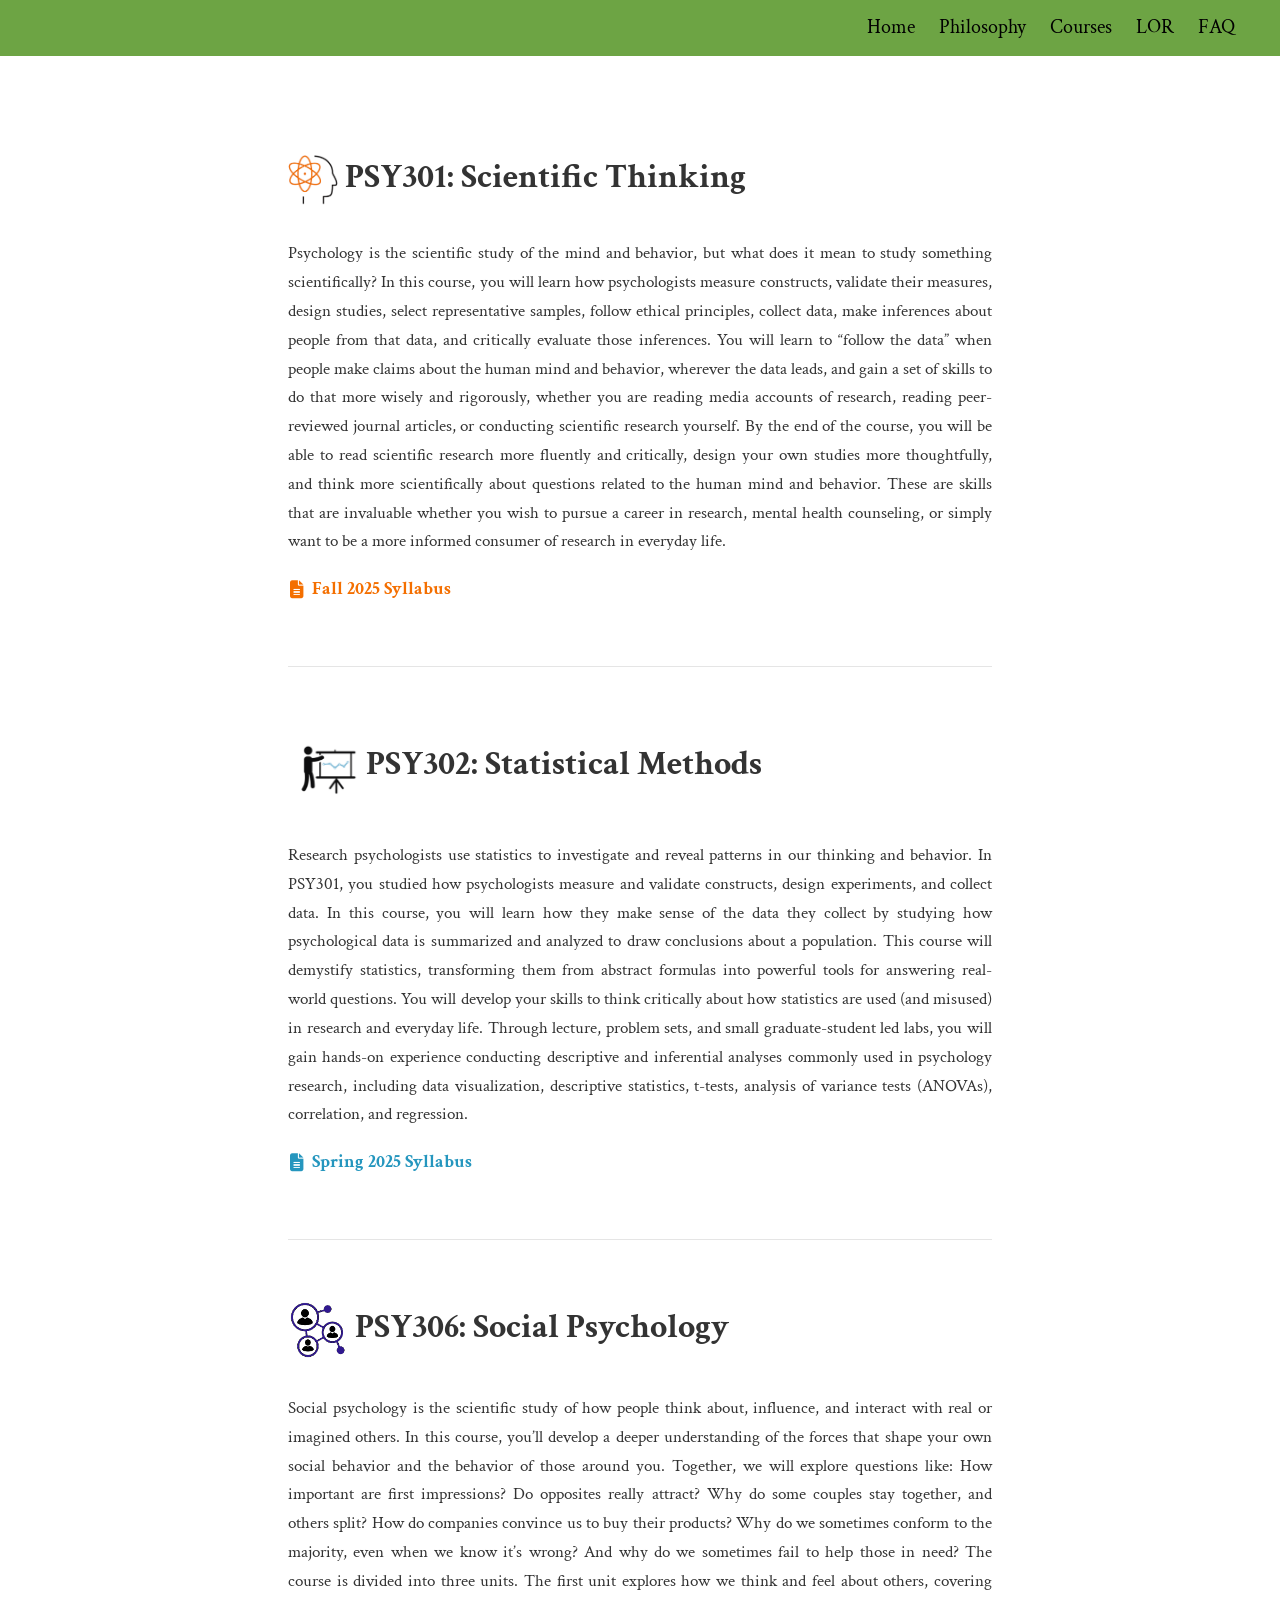
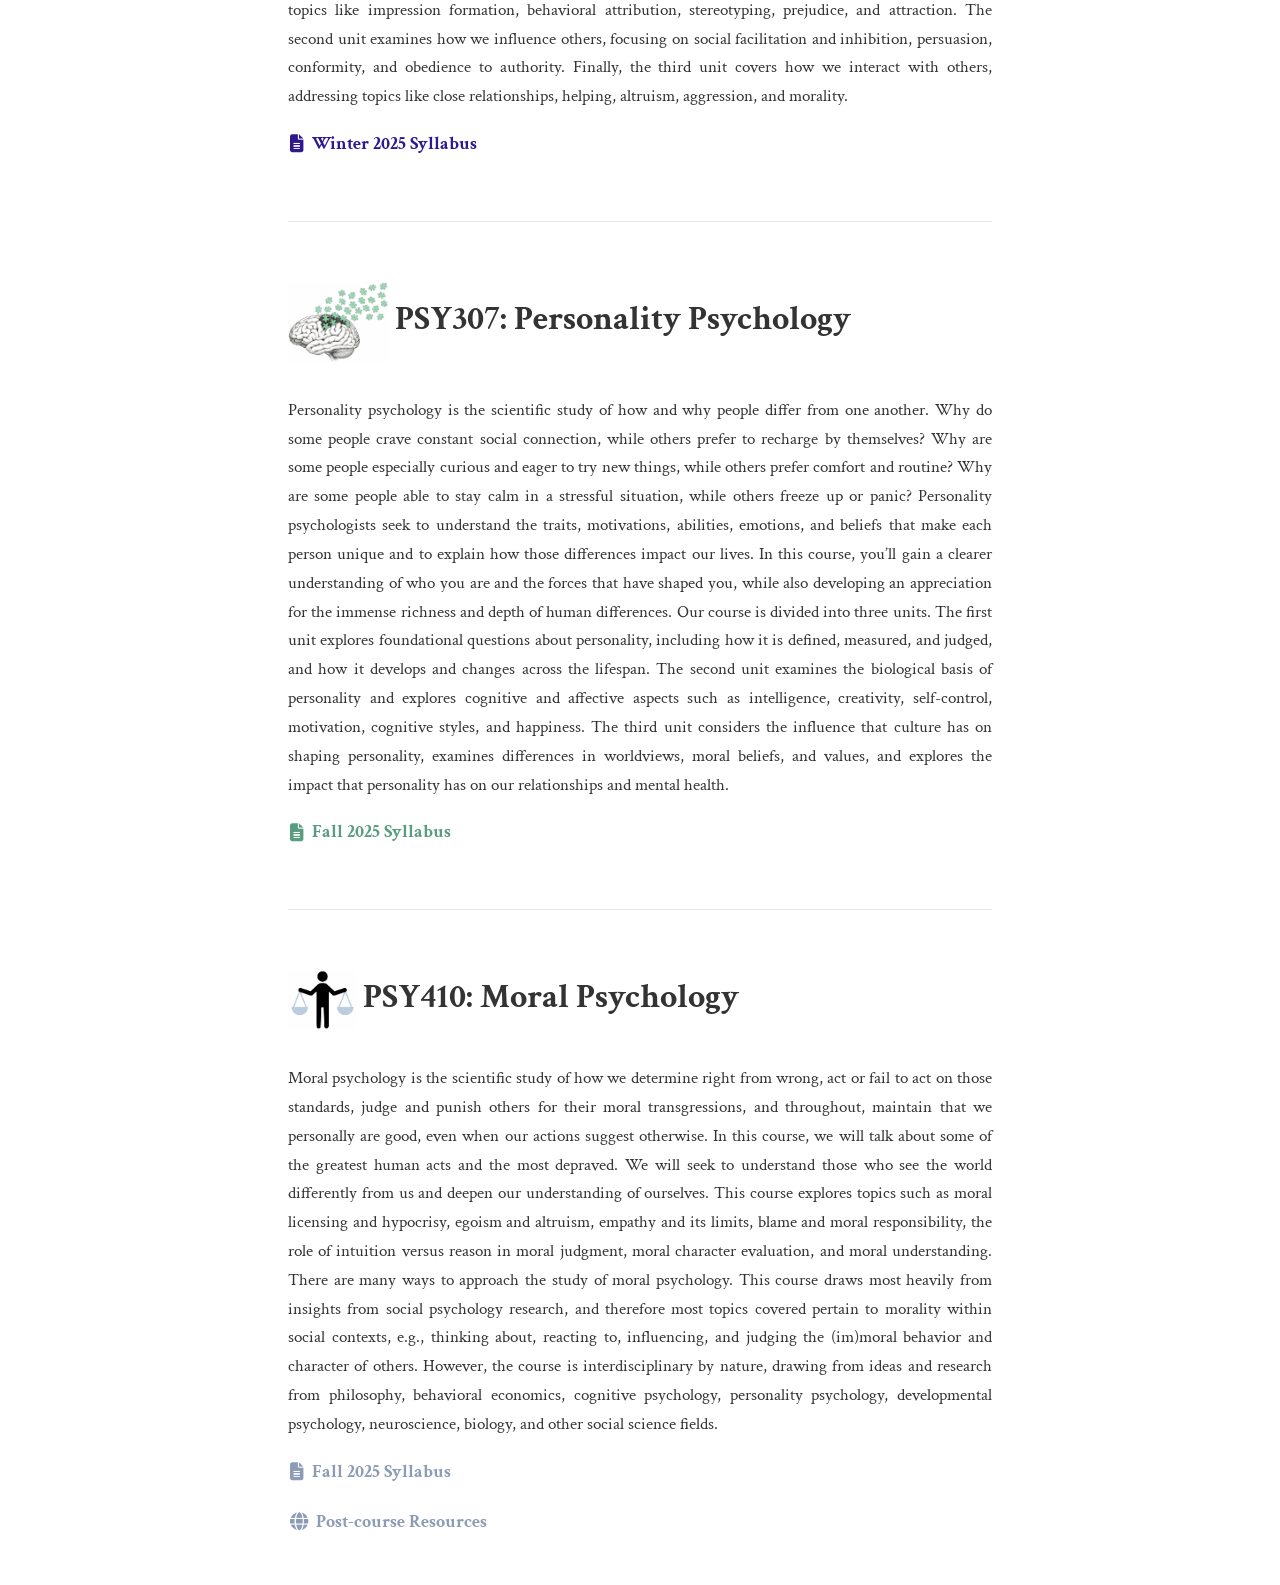
==== commit 32637db0: "b" ====
--- a/docs/classes.html
+++ b/docs/classes.html
@@ -2192,6 +2192,7 @@
 <a href="philosophy.html">Philosophy</a>
 <a href="classes.html">Courses</a>
 <a href="lor.html">LOR</a>
+<a href="faq.html">FAQ</a>
 <a href="javascript:void(0);" class="nav-toggle">&#9776;</a>
 </div>
 </nav>
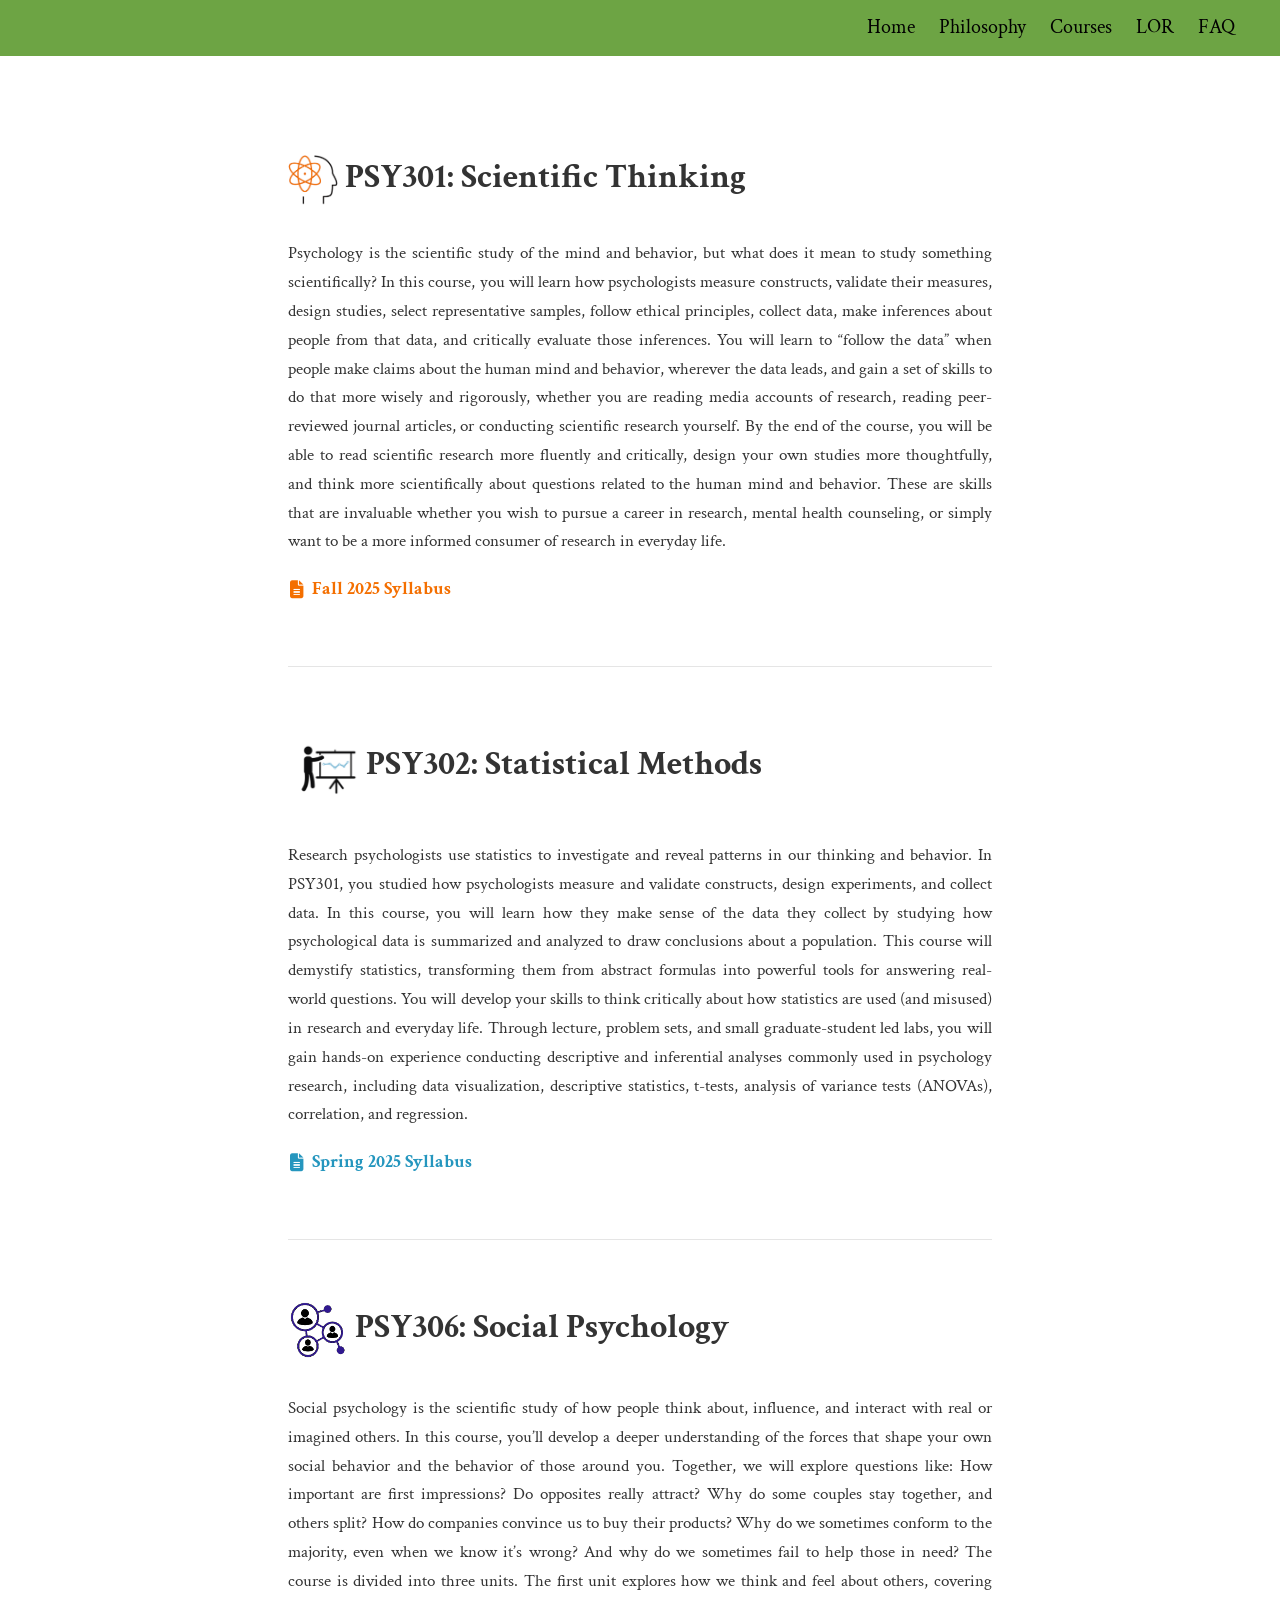
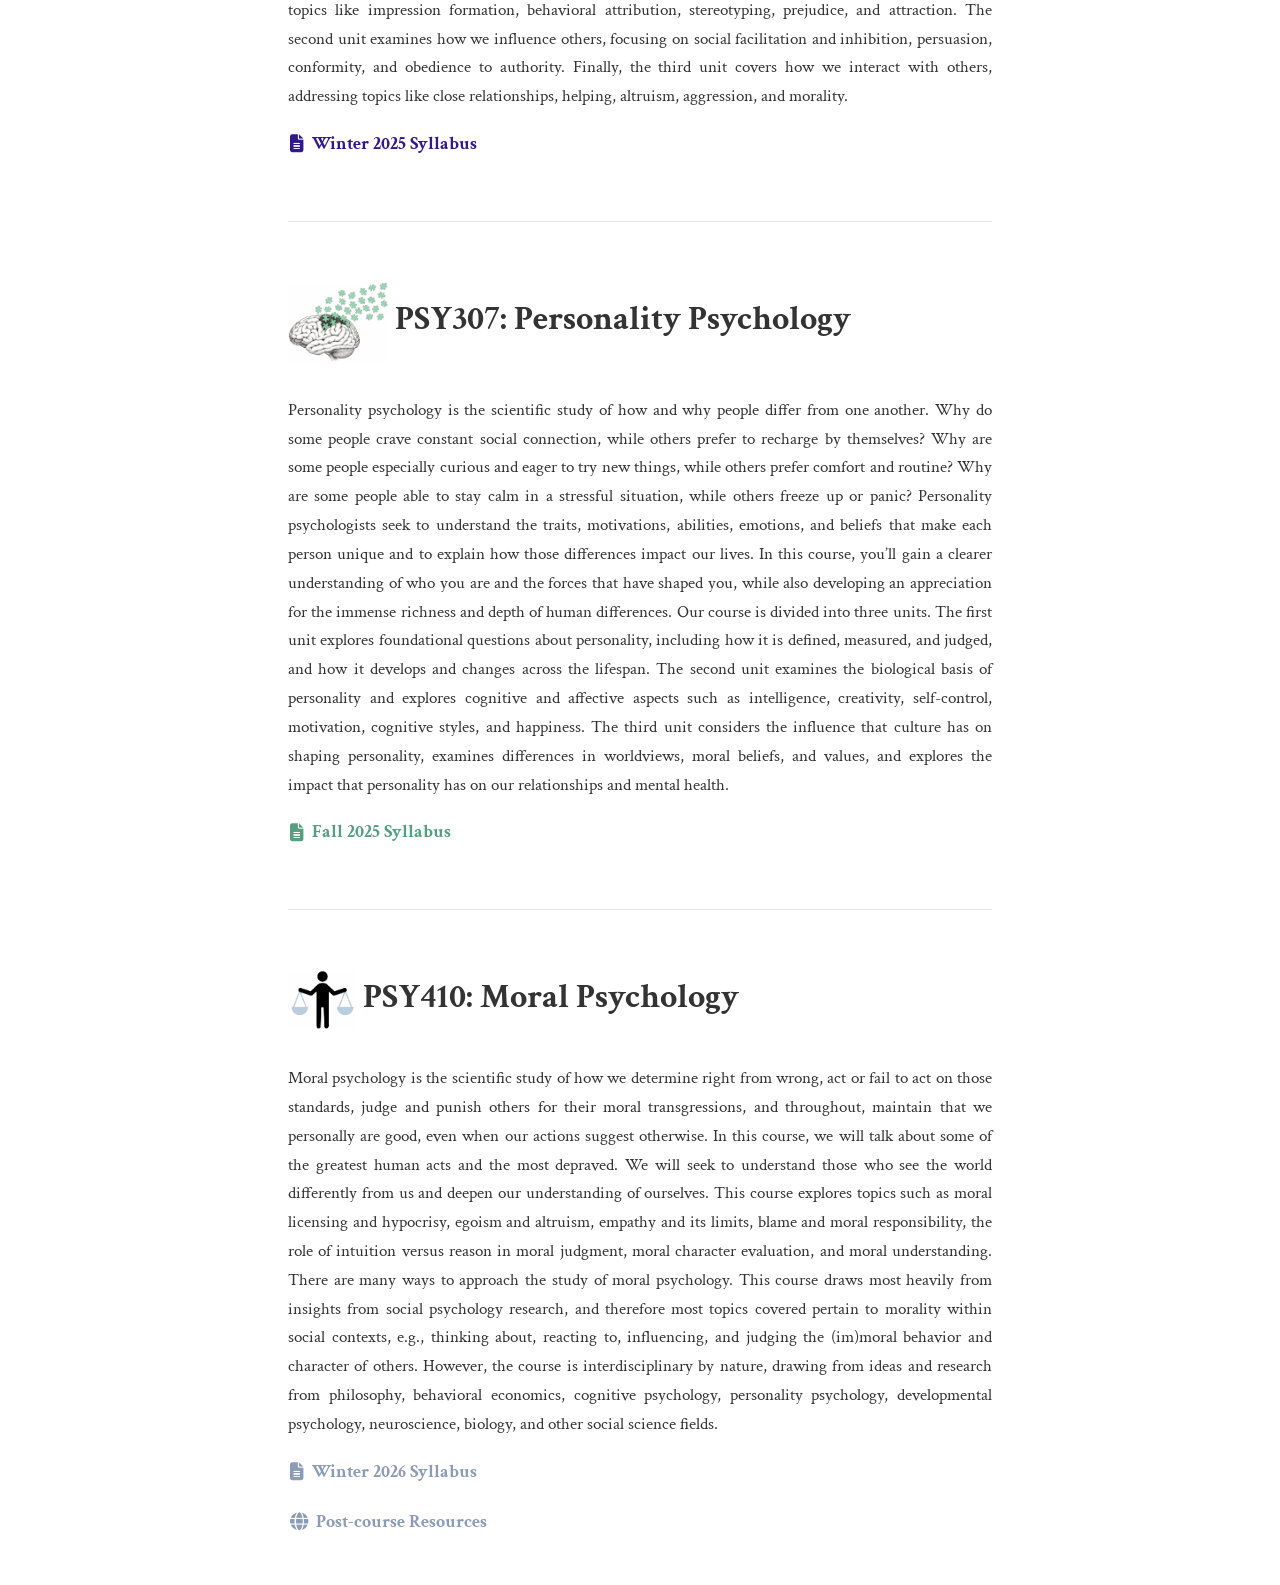
==== commit 64819dc9: "link" ====
--- a/docs/classes.html
+++ b/docs/classes.html
@@ -2192,7 +2192,7 @@
 <a href="philosophy.html">Philosophy</a>
 <a href="classes.html">Courses</a>
 <a href="lor.html">LOR</a>
-<a href="faq.html">FAQ</a>
+<a href="FAQ.html">FAQ</a>
 <a href="javascript:void(0);" class="nav-toggle">&#9776;</a>
 </div>
 </nav>
@@ -2305,11 +2305,11 @@
 PSY410: Moral Psychology</p>
 </h1>
 <p>Moral psychology is the scientific study of how we determine right from wrong, act or fail to act on those standards, judge and punish others for their moral transgressions, and throughout, maintain that we personally are good, even when our actions suggest otherwise. In this course, we will talk about some of the greatest human acts and the most depraved. We will seek to understand those who see the world differently from us and deepen our understanding of ourselves. This course explores topics such as moral licensing and hypocrisy, egoism and altruism, empathy and its limits, blame and moral responsibility, the role of intuition versus reason in moral judgment, moral character evaluation, and moral understanding. There are many ways to approach the study of moral psychology. This course draws most heavily from insights from social psychology research, and therefore most topics covered pertain to morality within social contexts, e.g., thinking about, reacting to, influencing, and judging the (im)moral behavior and character of others. However, the course is interdisciplinary by nature, drawing from ideas and research from philosophy, behavioral economics, cognitive psychology, personality psychology, developmental psychology, neuroscience, biology, and other social science fields.</p>
-<p><a href="https://sdimakis.github.io/Fall2025_Moral_Psychology_Syllabus.pdf"
+<p><a href="https://sdimakis.github.io/W26_Moral_PsychologY_2pm"
    target="_blank"
    class="btn"
    style="color: #8C9CB6; border-color: black;">
-<i class="fa-solid fa-file-lines"></i> Fall 2025 Syllabus
+<i class="fa-solid fa-file-lines"></i> Winter 2026 Syllabus
 </a></p>
 <p><a href="https://sdimakis.github.io/Moral_Psych_Recs.pdf"
    target="_blank"
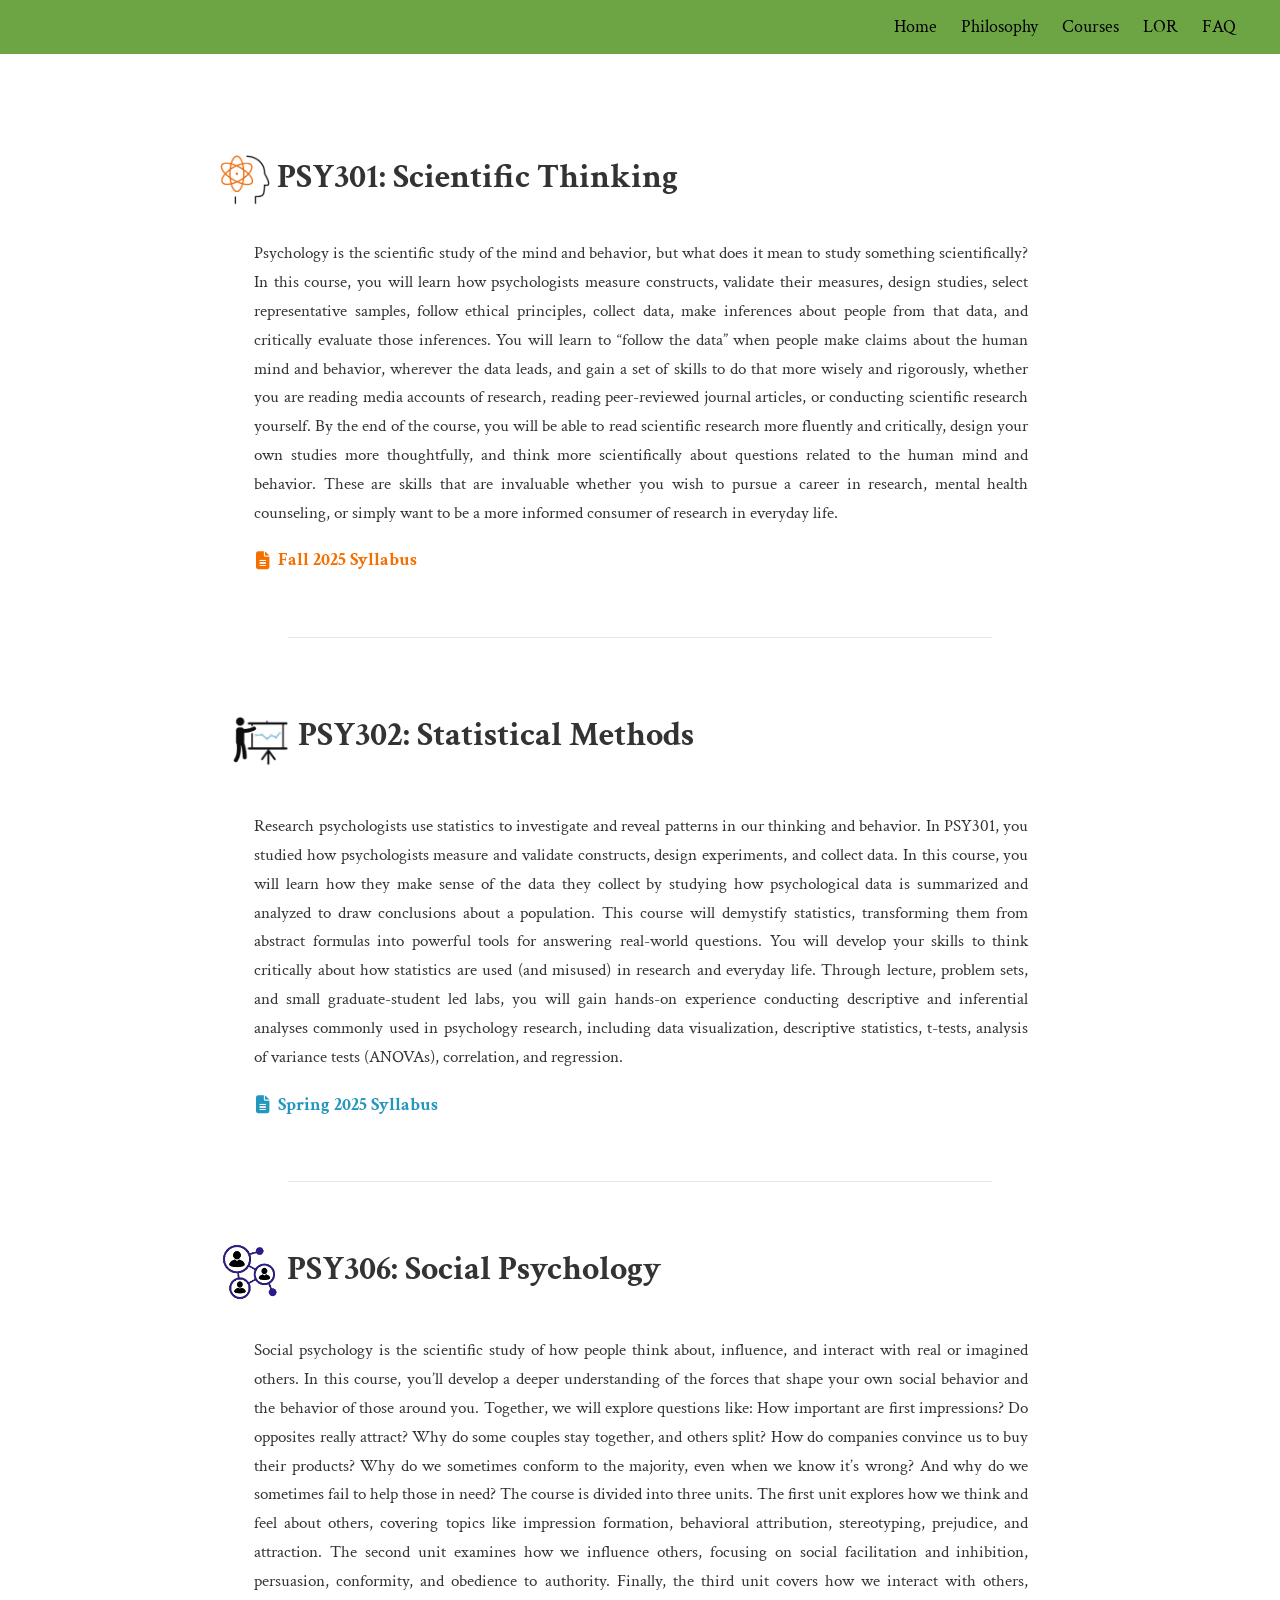
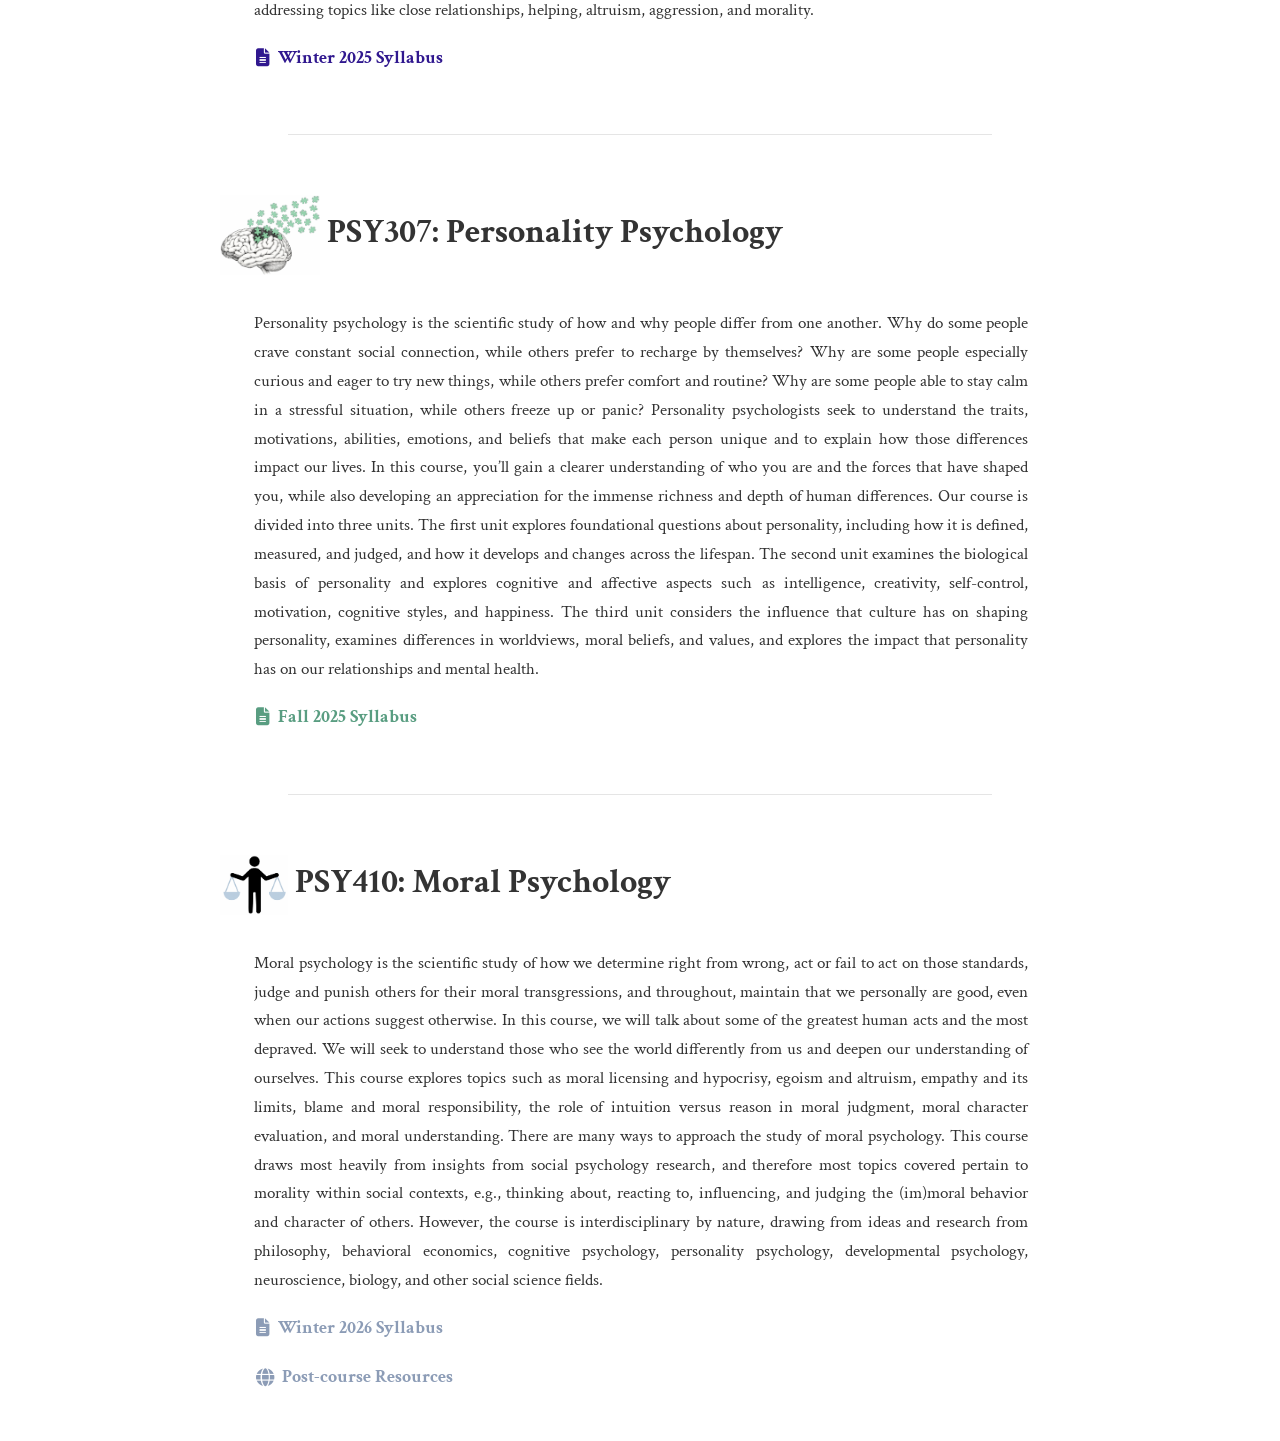
==== commit dcda71be: "commit" ====
--- a/docs/classes.html
+++ b/docs/classes.html
@@ -2123,14 +2123,16 @@
   .distill-site-nav {
       color: rgb(0 0 0 / 80%);
       background-color: #6da444;
-      font-size: 20px;
+      font-size: 18px;
       font-weight: 300;
-      padding: 15px;
+      padding: 14px;
   }
 
   .algolia-autocomplete {
       display: none;
   }
+
+
 
   a {
     text-decoration: none;
@@ -2163,6 +2165,8 @@
   .distill-site-header .title {
       display: none;
   }
+
+
 
 
   </style>
@@ -2247,6 +2251,17 @@
     display: none;
     }
     
+    
+
+d-article p, d-article ul, d-article ol, d-article blockquote {
+    margin-top: 0;
+    margin-bottom: 1em;
+    margin-left: -2em;
+    margin-right: 0;
+    width: 110%;
+}
+
+
 
 </style>
 </div>
--- a/docs/site_libs/font-awesome-6.4.2/css/v4-shims.min.css
+++ b/docs/site_libs/font-awesome-6.4.2/css/v4-shims.min.css
@@ -0,0 +1,6 @@
+/*!
+ * Font Awesome Free 6.4.2 by @fontawesome - https://fontawesome.com
+ * License - https://fontawesome.com/license/free (Icons: CC BY 4.0, Fonts: SIL OFL 1.1, Code: MIT License)
+ * Copyright 2023 Fonticons, Inc.
+ */
+.fa.fa-glass:before{content:"\f000"}.fa.fa-envelope-o{font-family:"Font Awesome 6 Free";font-weight:400}.fa.fa-envelope-o:before{content:"\f0e0"}.fa.fa-star-o{font-family:"Font Awesome 6 Free";font-weight:400}.fa.fa-star-o:before{content:"\f005"}.fa.fa-close:before,.fa.fa-remove:before{content:"\f00d"}.fa.fa-gear:before{content:"\f013"}.fa.fa-trash-o{font-family:"Font Awesome 6 Free";font-weight:400}.fa.fa-trash-o:before{content:"\f2ed"}.fa.fa-home:before{content:"\f015"}.fa.fa-file-o{font-family:"Font Awesome 6 Free";font-weight:400}.fa.fa-file-o:before{content:"\f15b"}.fa.fa-clock-o{font-family:"Font Awesome 6 Free";font-weight:400}.fa.fa-clock-o:before{content:"\f017"}.fa.fa-arrow-circle-o-down{font-family:"Font Awesome 6 Free";font-weight:400}.fa.fa-arrow-circle-o-down:before{content:"\f358"}.fa.fa-arrow-circle-o-up{font-family:"Font Awesome 6 Free";font-weight:400}.fa.fa-arrow-circle-o-up:before{content:"\f35b"}.fa.fa-play-circle-o{font-family:"Font Awesome 6 Free";font-weight:400}.fa.fa-play-circle-o:before{content:"\f144"}.fa.fa-repeat:before,.fa.fa-rotate-right:before{content:"\f01e"}.fa.fa-refresh:before{content:"\f021"}.fa.fa-list-alt{font-family:"Font Awesome 6 Free";font-weight:400}.fa.fa-list-alt:before{content:"\f022"}.fa.fa-dedent:before{content:"\f03b"}.fa.fa-video-camera:before{content:"\f03d"}.fa.fa-picture-o{font-family:"Font Awesome 6 Free";font-weight:400}.fa.fa-picture-o:before{content:"\f03e"}.fa.fa-photo{font-family:"Font Awesome 6 Free";font-weight:400}.fa.fa-photo:before{content:"\f03e"}.fa.fa-image{font-family:"Font Awesome 6 Free";font-weight:400}.fa.fa-image:before{content:"\f03e"}.fa.fa-map-marker:before{content:"\f3c5"}.fa.fa-pencil-square-o{font-family:"Font Awesome 6 Free";font-weight:400}.fa.fa-pencil-square-o:before{content:"\f044"}.fa.fa-edit{font-family:"Font Awesome 6 Free";font-weight:400}.fa.fa-edit:before{content:"\f044"}.fa.fa-share-square-o:before{content:"\f14d"}.fa.fa-check-square-o{font-family:"Font Awesome 6 Free";font-weight:400}.fa.fa-check-square-o:before{content:"\f14a"}.fa.fa-arrows:before{content:"\f0b2"}.fa.fa-times-circle-o{font-family:"Font Awesome 6 Free";font-weight:400}.fa.fa-times-circle-o:before{content:"\f057"}.fa.fa-check-circle-o{font-family:"Font Awesome 6 Free";font-weight:400}.fa.fa-check-circle-o:before{content:"\f058"}.fa.fa-mail-forward:before{content:"\f064"}.fa.fa-expand:before{content:"\f424"}.fa.fa-compress:before{content:"\f422"}.fa.fa-eye,.fa.fa-eye-slash{font-family:"Font Awesome 6 Free";font-weight:400}.fa.fa-warning:before{content:"\f071"}.fa.fa-calendar:before{content:"\f073"}.fa.fa-arrows-v:before{content:"\f338"}.fa.fa-arrows-h:before{content:"\f337"}.fa.fa-bar-chart-o:before,.fa.fa-bar-chart:before{content:"\e0e3"}.fa.fa-twitter-square{font-family:"Font Awesome 6 Brands";font-weight:400}.fa.fa-twitter-square:before{content:"\f081"}.fa.fa-facebook-square{font-family:"Font Awesome 6 Brands";font-weight:400}.fa.fa-facebook-square:before{content:"\f082"}.fa.fa-gears:before{content:"\f085"}.fa.fa-thumbs-o-up{font-family:"Font Awesome 6 Free";font-weight:400}.fa.fa-thumbs-o-up:before{content:"\f164"}.fa.fa-thumbs-o-down{font-family:"Font Awesome 6 Free";font-weight:400}.fa.fa-thumbs-o-down:before{content:"\f165"}.fa.fa-heart-o{font-family:"Font Awesome 6 Free";font-weight:400}.fa.fa-heart-o:before{content:"\f004"}.fa.fa-sign-out:before{content:"\f2f5"}.fa.fa-linkedin-square{font-family:"Font Awesome 6 Brands";font-weight:400}.fa.fa-linkedin-square:before{content:"\f08c"}.fa.fa-thumb-tack:before{content:"\f08d"}.fa.fa-external-link:before{content:"\f35d"}.fa.fa-sign-in:before{content:"\f2f6"}.fa.fa-github-square{font-family:"Font Awesome 6 Brands";font-weight:400}.fa.fa-github-square:before{content:"\f092"}.fa.fa-lemon-o{font-family:"Font Awesome 6 Free";font-weight:400}.fa.fa-lemon-o:before{content:"\f094"}.fa.fa-square-o{font-family:"Font Awesome 6 Free";font-weight:400}.fa.fa-square-o:before{content:"\f0c8"}.fa.fa-bookmark-o{font-family:"Font Awesome 6 Free";font-weight:400}.fa.fa-bookmark-o:before{content:"\f02e"}.fa.fa-facebook,.fa.fa-twitter{font-family:"Font Awesome 6 Brands";font-weight:400}.fa.fa-facebook:before{content:"\f39e"}.fa.fa-facebook-f{font-family:"Font Awesome 6 Brands";font-weight:400}.fa.fa-facebook-f:before{content:"\f39e"}.fa.fa-github{font-family:"Font Awesome 6 Brands";font-weight:400}.fa.fa-credit-card{font-family:"Font Awesome 6 Free";font-weight:400}.fa.fa-feed:before{content:"\f09e"}.fa.fa-hdd-o{font-family:"Font Awesome 6 Free";font-weight:400}.fa.fa-hdd-o:before{content:"\f0a0"}.fa.fa-hand-o-right{font-family:"Font Awesome 6 Free";font-weight:400}.fa.fa-hand-o-right:before{content:"\f0a4"}.fa.fa-hand-o-left{font-family:"Font Awesome 6 Free";font-weight:400}.fa.fa-hand-o-left:before{content:"\f0a5"}.fa.fa-hand-o-up{font-family:"Font Awesome 6 Free";font-weight:400}.fa.fa-hand-o-up:before{content:"\f0a6"}.fa.fa-hand-o-down{font-family:"Font Awesome 6 Free";font-weight:400}.fa.fa-hand-o-down:before{content:"\f0a7"}.fa.fa-globe:before{content:"\f57d"}.fa.fa-tasks:before{content:"\f828"}.fa.fa-arrows-alt:before{content:"\f31e"}.fa.fa-group:before{content:"\f0c0"}.fa.fa-chain:before{content:"\f0c1"}.fa.fa-cut:before{content:"\f0c4"}.fa.fa-files-o{font-family:"Font Awesome 6 Free";font-weight:400}.fa.fa-files-o:before{content:"\f0c5"}.fa.fa-floppy-o{font-family:"Font Awesome 6 Free";font-weight:400}.fa.fa-floppy-o:before{content:"\f0c7"}.fa.fa-save{font-family:"Font Awesome 6 Free";font-weight:400}.fa.fa-save:before{content:"\f0c7"}.fa.fa-navicon:before,.fa.fa-reorder:before{content:"\f0c9"}.fa.fa-magic:before{content:"\e2ca"}.fa.fa-pinterest,.fa.fa-pinterest-square{font-family:"Font Awesome 6 Brands";font-weight:400}.fa.fa-pinterest-square:before{content:"\f0d3"}.fa.fa-google-plus-square{font-family:"Font Awesome 6 Brands";font-weight:400}.fa.fa-google-plus-square:before{content:"\f0d4"}.fa.fa-google-plus{font-family:"Font Awesome 6 Brands";font-weight:400}.fa.fa-google-plus:before{content:"\f0d5"}.fa.fa-money:before{content:"\f3d1"}.fa.fa-unsorted:before{content:"\f0dc"}.fa.fa-sort-desc:before{content:"\f0dd"}.fa.fa-sort-asc:before{content:"\f0de"}.fa.fa-linkedin{font-family:"Font Awesome 6 Brands";font-weight:400}.fa.fa-linkedin:before{content:"\f0e1"}.fa.fa-rotate-left:before{content:"\f0e2"}.fa.fa-legal:before{content:"\f0e3"}.fa.fa-dashboard:before,.fa.fa-tachometer:before{content:"\f625"}.fa.fa-comment-o{font-family:"Font Awesome 6 Free";font-weight:400}.fa.fa-comment-o:before{content:"\f075"}.fa.fa-comments-o{font-family:"Font Awesome 6 Free";font-weight:400}.fa.fa-comments-o:before{content:"\f086"}.fa.fa-flash:before{content:"\f0e7"}.fa.fa-clipboard:before{content:"\f0ea"}.fa.fa-lightbulb-o{font-family:"Font Awesome 6 Free";font-weight:400}.fa.fa-lightbulb-o:before{content:"\f0eb"}.fa.fa-exchange:before{content:"\f362"}.fa.fa-cloud-download:before{content:"\f0ed"}.fa.fa-cloud-upload:before{content:"\f0ee"}.fa.fa-bell-o{font-family:"Font Awesome 6 Free";font-weight:400}.fa.fa-bell-o:before{content:"\f0f3"}.fa.fa-cutlery:before{content:"\f2e7"}.fa.fa-file-text-o{font-family:"Font Awesome 6 Free";font-weight:400}.fa.fa-file-text-o:before{content:"\f15c"}.fa.fa-building-o{font-family:"Font Awesome 6 Free";font-weight:400}.fa.fa-building-o:before{content:"\f1ad"}.fa.fa-hospital-o{font-family:"Font Awesome 6 Free";font-weight:400}.fa.fa-hospital-o:before{content:"\f0f8"}.fa.fa-tablet:before{content:"\f3fa"}.fa.fa-mobile-phone:before,.fa.fa-mobile:before{content:"\f3cd"}.fa.fa-circle-o{font-family:"Font Awesome 6 Free";font-weight:400}.fa.fa-circle-o:before{content:"\f111"}.fa.fa-mail-reply:before{content:"\f3e5"}.fa.fa-github-alt{font-family:"Font Awesome 6 Brands";font-weight:400}.fa.fa-folder-o{font-family:"Font Awesome 6 Free";font-weight:400}.fa.fa-folder-o:before{content:"\f07b"}.fa.fa-folder-open-o{font-family:"Font Awesome 6 Free";font-weight:400}.fa.fa-folder-open-o:before{content:"\f07c"}.fa.fa-smile-o{font-family:"Font Awesome 6 Free";font-weight:400}.fa.fa-smile-o:before{content:"\f118"}.fa.fa-frown-o{font-family:"Font Awesome 6 Free";font-weight:400}.fa.fa-frown-o:before{content:"\f119"}.fa.fa-meh-o{font-family:"Font Awesome 6 Free";font-weight:400}.fa.fa-meh-o:before{content:"\f11a"}.fa.fa-keyboard-o{font-family:"Font Awesome 6 Free";font-weight:400}.fa.fa-keyboard-o:before{content:"\f11c"}.fa.fa-flag-o{font-family:"Font Awesome 6 Free";font-weight:400}.fa.fa-flag-o:before{content:"\f024"}.fa.fa-mail-reply-all:before{content:"\f122"}.fa.fa-star-half-o{font-family:"Font Awesome 6 Free";font-weight:400}.fa.fa-star-half-o:before{content:"\f5c0"}.fa.fa-star-half-empty{font-family:"Font Awesome 6 Free";font-weight:400}.fa.fa-star-half-empty:before{content:"\f5c0"}.fa.fa-star-half-full{font-family:"Font Awesome 6 Free";font-weight:400}.fa.fa-star-half-full:before{content:"\f5c0"}.fa.fa-code-fork:before{content:"\f126"}.fa.fa-chain-broken:before,.fa.fa-unlink:before{content:"\f127"}.fa.fa-calendar-o{font-family:"Font Awesome 6 Free";font-weight:400}.fa.fa-calendar-o:before{content:"\f133"}.fa.fa-css3,.fa.fa-html5,.fa.fa-maxcdn{font-family:"Font Awesome 6 Brands";font-weight:400}.fa.fa-unlock-alt:before{content:"\f09c"}.fa.fa-minus-square-o{font-family:"Font Awesome 6 Free";font-weight:400}.fa.fa-minus-square-o:before{content:"\f146"}.fa.fa-level-up:before{content:"\f3bf"}.fa.fa-level-down:before{content:"\f3be"}.fa.fa-pencil-square:before{content:"\f14b"}.fa.fa-external-link-square:before{content:"\f360"}.fa.fa-compass{font-family:"Font Awesome 6 Free";font-weight:400}.fa.fa-caret-square-o-down{font-family:"Font Awesome 6 Free";font-weight:400}.fa.fa-caret-square-o-down:before{content:"\f150"}.fa.fa-toggle-down{font-family:"Font Awesome 6 Free";font-weight:400}.fa.fa-toggle-down:before{content:"\f150"}.fa.fa-caret-square-o-up{font-family:"Font Awesome 6 Free";font-weight:400}.fa.fa-caret-square-o-up:before{content:"\f151"}.fa.fa-toggle-up{font-family:"Font Awesome 6 Free";font-weight:400}.fa.fa-toggle-up:before{content:"\f151"}.fa.fa-caret-square-o-right{font-family:"Font Awesome 6 Free";font-weight:400}.fa.fa-caret-square-o-right:before{content:"\f152"}.fa.fa-toggle-right{font-family:"Font Awesome 6 Free";font-weight:400}.fa.fa-toggle-right:before{content:"\f152"}.fa.fa-eur:before,.fa.fa-euro:before{content:"\f153"}.fa.fa-gbp:before{content:"\f154"}.fa.fa-dollar:before,.fa.fa-usd:before{content:"\24"}.fa.fa-inr:before,.fa.fa-rupee:before{content:"\e1bc"}.fa.fa-cny:before,.fa.fa-jpy:before,.fa.fa-rmb:before,.fa.fa-yen:before{content:"\f157"}.fa.fa-rouble:before,.fa.fa-rub:before,.fa.fa-ruble:before{content:"\f158"}.fa.fa-krw:before,.fa.fa-won:before{content:"\f159"}.fa.fa-bitcoin,.fa.fa-btc{font-family:"Font Awesome 6 Brands";font-weight:400}.fa.fa-bitcoin:before{content:"\f15a"}.fa.fa-file-text:before{content:"\f15c"}.fa.fa-sort-alpha-asc:before{content:"\f15d"}.fa.fa-sort-alpha-desc:before{content:"\f881"}.fa.fa-sort-amount-asc:before{content:"\f884"}.fa.fa-sort-amount-desc:before{content:"\f160"}.fa.fa-sort-numeric-asc:before{content:"\f162"}.fa.fa-sort-numeric-desc:before{content:"\f886"}.fa.fa-youtube-square{font-family:"Font Awesome 6 Brands";font-weight:400}.fa.fa-youtube-square:before{content:"\f431"}.fa.fa-xing,.fa.fa-xing-square,.fa.fa-youtube{font-family:"Font Awesome 6 Brands";font-weight:400}.fa.fa-xing-square:before{content:"\f169"}.fa.fa-youtube-play{font-family:"Font Awesome 6 Brands";font-weight:400}.fa.fa-youtube-play:before{content:"\f167"}.fa.fa-adn,.fa.fa-bitbucket,.fa.fa-bitbucket-square,.fa.fa-dropbox,.fa.fa-flickr,.fa.fa-instagram,.fa.fa-stack-overflow{font-family:"Font Awesome 6 Brands";font-weight:400}.fa.fa-bitbucket-square:before{content:"\f171"}.fa.fa-tumblr,.fa.fa-tumblr-square{font-family:"Font Awesome 6 Brands";font-weight:400}.fa.fa-tumblr-square:before{content:"\f174"}.fa.fa-long-arrow-down:before{content:"\f309"}.fa.fa-long-arrow-up:before{content:"\f30c"}.fa.fa-long-arrow-left:before{content:"\f30a"}.fa.fa-long-arrow-right:before{content:"\f30b"}.fa.fa-android,.fa.fa-apple,.fa.fa-dribbble,.fa.fa-foursquare,.fa.fa-gittip,.fa.fa-gratipay,.fa.fa-linux,.fa.fa-skype,.fa.fa-trello,.fa.fa-windows{font-family:"Font Awesome 6 Brands";font-weight:400}.fa.fa-gittip:before{content:"\f184"}.fa.fa-sun-o{font-family:"Font Awesome 6 Free";font-weight:400}.fa.fa-sun-o:before{content:"\f185"}.fa.fa-moon-o{font-family:"Font Awesome 6 Free";font-weight:400}.fa.fa-moon-o:before{content:"\f186"}.fa.fa-pagelines,.fa.fa-renren,.fa.fa-stack-exchange,.fa.fa-vk,.fa.fa-weibo{font-family:"Font Awesome 6 Brands";font-weight:400}.fa.fa-arrow-circle-o-right{font-family:"Font Awesome 6 Free";font-weight:400}.fa.fa-arrow-circle-o-right:before{content:"\f35a"}.fa.fa-arrow-circle-o-left{font-family:"Font Awesome 6 Free";font-weight:400}.fa.fa-arrow-circle-o-left:before{content:"\f359"}.fa.fa-caret-square-o-left{font-family:"Font Awesome 6 Free";font-weight:400}.fa.fa-caret-square-o-left:before{content:"\f191"}.fa.fa-toggle-left{font-family:"Font Awesome 6 Free";font-weight:400}.fa.fa-toggle-left:before{content:"\f191"}.fa.fa-dot-circle-o{font-family:"Font Awesome 6 Free";font-weight:400}.fa.fa-dot-circle-o:before{content:"\f192"}.fa.fa-vimeo-square{font-family:"Font Awesome 6 Brands";font-weight:400}.fa.fa-vimeo-square:before{content:"\f194"}.fa.fa-try:before,.fa.fa-turkish-lira:before{content:"\e2bb"}.fa.fa-plus-square-o{font-family:"Font Awesome 6 Free";font-weight:400}.fa.fa-plus-square-o:before{content:"\f0fe"}.fa.fa-openid,.fa.fa-slack,.fa.fa-wordpress{font-family:"Font Awesome 6 Brands";font-weight:400}.fa.fa-bank:before,.fa.fa-institution:before{content:"\f19c"}.fa.fa-mortar-board:before{content:"\f19d"}.fa.fa-google,.fa.fa-reddit,.fa.fa-reddit-square,.fa.fa-yahoo{font-family:"Font Awesome 6 Brands";font-weight:400}.fa.fa-reddit-square:before{content:"\f1a2"}.fa.fa-behance,.fa.fa-behance-square,.fa.fa-delicious,.fa.fa-digg,.fa.fa-drupal,.fa.fa-joomla,.fa.fa-pied-piper-alt,.fa.fa-pied-piper-pp,.fa.fa-stumbleupon,.fa.fa-stumbleupon-circle{font-family:"Font Awesome 6 Brands";font-weight:400}.fa.fa-behance-square:before{content:"\f1b5"}.fa.fa-steam,.fa.fa-steam-square{font-family:"Font Awesome 6 Brands";font-weight:400}.fa.fa-steam-square:before{content:"\f1b7"}.fa.fa-automobile:before{content:"\f1b9"}.fa.fa-cab:before{content:"\f1ba"}.fa.fa-deviantart,.fa.fa-soundcloud,.fa.fa-spotify{font-family:"Font Awesome 6 Brands";font-weight:400}.fa.fa-file-pdf-o{font-family:"Font Awesome 6 Free";font-weight:400}.fa.fa-file-pdf-o:before{content:"\f1c1"}.fa.fa-file-word-o{font-family:"Font Awesome 6 Free";font-weight:400}.fa.fa-file-word-o:before{content:"\f1c2"}.fa.fa-file-excel-o{font-family:"Font Awesome 6 Free";font-weight:400}.fa.fa-file-excel-o:before{content:"\f1c3"}.fa.fa-file-powerpoint-o{font-family:"Font Awesome 6 Free";font-weight:400}.fa.fa-file-powerpoint-o:before{content:"\f1c4"}.fa.fa-file-image-o{font-family:"Font Awesome 6 Free";font-weight:400}.fa.fa-file-image-o:before{content:"\f1c5"}.fa.fa-file-photo-o{font-family:"Font Awesome 6 Free";font-weight:400}.fa.fa-file-photo-o:before{content:"\f1c5"}.fa.fa-file-picture-o{font-family:"Font Awesome 6 Free";font-weight:400}.fa.fa-file-picture-o:before{content:"\f1c5"}.fa.fa-file-archive-o{font-family:"Font Awesome 6 Free";font-weight:400}.fa.fa-file-archive-o:before{content:"\f1c6"}.fa.fa-file-zip-o{font-family:"Font Awesome 6 Free";font-weight:400}.fa.fa-file-zip-o:before{content:"\f1c6"}.fa.fa-file-audio-o{font-family:"Font Awesome 6 Free";font-weight:400}.fa.fa-file-audio-o:before{content:"\f1c7"}.fa.fa-file-sound-o{font-family:"Font Awesome 6 Free";font-weight:400}.fa.fa-file-sound-o:before{content:"\f1c7"}.fa.fa-file-video-o{font-family:"Font Awesome 6 Free";font-weight:400}.fa.fa-file-video-o:before{content:"\f1c8"}.fa.fa-file-movie-o{font-family:"Font Awesome 6 Free";font-weight:400}.fa.fa-file-movie-o:before{content:"\f1c8"}.fa.fa-file-code-o{font-family:"Font Awesome 6 Free";font-weight:400}.fa.fa-file-code-o:before{content:"\f1c9"}.fa.fa-codepen,.fa.fa-jsfiddle,.fa.fa-vine{font-family:"Font Awesome 6 Brands";font-weight:400}.fa.fa-life-bouy:before,.fa.fa-life-buoy:before,.fa.fa-life-saver:before,.fa.fa-support:before{content:"\f1cd"}.fa.fa-circle-o-notch:before{content:"\f1ce"}.fa.fa-ra,.fa.fa-rebel{font-family:"Font Awesome 6 Brands";font-weight:400}.fa.fa-ra:before{content:"\f1d0"}.fa.fa-resistance{font-family:"Font Awesome 6 Brands";font-weight:400}.fa.fa-resistance:before{content:"\f1d0"}.fa.fa-empire,.fa.fa-ge{font-family:"Font Awesome 6 Brands";font-weight:400}.fa.fa-ge:before{content:"\f1d1"}.fa.fa-git-square{font-family:"Font Awesome 6 Brands";font-weight:400}.fa.fa-git-square:before{content:"\f1d2"}.fa.fa-git,.fa.fa-hacker-news,.fa.fa-y-combinator-square{font-family:"Font Awesome 6 Brands";font-weight:400}.fa.fa-y-combinator-square:before{content:"\f1d4"}.fa.fa-yc-square{font-family:"Font Awesome 6 Brands";font-weight:400}.fa.fa-yc-square:before{content:"\f1d4"}.fa.fa-qq,.fa.fa-tencent-weibo,.fa.fa-wechat,.fa.fa-weixin{font-family:"Font Awesome 6 Brands";font-weight:400}.fa.fa-wechat:before{content:"\f1d7"}.fa.fa-send:before{content:"\f1d8"}.fa.fa-paper-plane-o{font-family:"Font Awesome 6 Free";font-weight:400}.fa.fa-paper-plane-o:before{content:"\f1d8"}.fa.fa-send-o{font-family:"Font Awesome 6 Free";font-weight:400}.fa.fa-send-o:before{content:"\f1d8"}.fa.fa-circle-thin{font-family:"Font Awesome 6 Free";font-weight:400}.fa.fa-circle-thin:before{content:"\f111"}.fa.fa-header:before{content:"\f1dc"}.fa.fa-futbol-o{font-family:"Font Awesome 6 Free";font-weight:400}.fa.fa-futbol-o:before{content:"\f1e3"}.fa.fa-soccer-ball-o{font-family:"Font Awesome 6 Free";font-weight:400}.fa.fa-soccer-ball-o:before{content:"\f1e3"}.fa.fa-slideshare,.fa.fa-twitch,.fa.fa-yelp{font-family:"Font Awesome 6 Brands";font-weight:400}.fa.fa-newspaper-o{font-family:"Font Awesome 6 Free";font-weight:400}.fa.fa-newspaper-o:before{content:"\f1ea"}.fa.fa-cc-amex,.fa.fa-cc-discover,.fa.fa-cc-mastercard,.fa.fa-cc-paypal,.fa.fa-cc-stripe,.fa.fa-cc-visa,.fa.fa-google-wallet,.fa.fa-paypal{font-family:"Font Awesome 6 Brands";font-weight:400}.fa.fa-bell-slash-o{font-family:"Font Awesome 6 Free";font-weight:400}.fa.fa-bell-slash-o:before{content:"\f1f6"}.fa.fa-trash:before{content:"\f2ed"}.fa.fa-copyright{font-family:"Font Awesome 6 Free";font-weight:400}.fa.fa-eyedropper:before{content:"\f1fb"}.fa.fa-area-chart:before{content:"\f1fe"}.fa.fa-pie-chart:before{content:"\f200"}.fa.fa-line-chart:before{content:"\f201"}.fa.fa-lastfm,.fa.fa-lastfm-square{font-family:"Font Awesome 6 Brands";font-weight:400}.fa.fa-lastfm-square:before{content:"\f203"}.fa.fa-angellist,.fa.fa-ioxhost{font-family:"Font Awesome 6 Brands";font-weight:400}.fa.fa-cc{font-family:"Font Awesome 6 Free";font-weight:400}.fa.fa-cc:before{content:"\f20a"}.fa.fa-ils:before,.fa.fa-shekel:before,.fa.fa-sheqel:before{content:"\f20b"}.fa.fa-buysellads,.fa.fa-connectdevelop,.fa.fa-dashcube,.fa.fa-forumbee,.fa.fa-leanpub,.fa.fa-sellsy,.fa.fa-shirtsinbulk,.fa.fa-simplybuilt,.fa.fa-skyatlas{font-family:"Font Awesome 6 Brands";font-weight:400}.fa.fa-diamond{font-family:"Font Awesome 6 Free";font-weight:400}.fa.fa-diamond:before{content:"\f3a5"}.fa.fa-intersex:before,.fa.fa-transgender:before{content:"\f224"}.fa.fa-transgender-alt:before{content:"\f225"}.fa.fa-facebook-official{font-family:"Font Awesome 6 Brands";font-weight:400}.fa.fa-facebook-official:before{content:"\f09a"}.fa.fa-pinterest-p,.fa.fa-whatsapp{font-family:"Font Awesome 6 Brands";font-weight:400}.fa.fa-hotel:before{content:"\f236"}.fa.fa-medium,.fa.fa-viacoin,.fa.fa-y-combinator,.fa.fa-yc{font-family:"Font Awesome 6 Brands";font-weight:400}.fa.fa-yc:before{content:"\f23b"}.fa.fa-expeditedssl,.fa.fa-opencart,.fa.fa-optin-monster{font-family:"Font Awesome 6 Brands";font-weight:400}.fa.fa-battery-4:before,.fa.fa-battery:before{content:"\f240"}.fa.fa-battery-3:before{content:"\f241"}.fa.fa-battery-2:before{content:"\f242"}.fa.fa-battery-1:before{content:"\f243"}.fa.fa-battery-0:before{content:"\f244"}.fa.fa-object-group,.fa.fa-object-ungroup,.fa.fa-sticky-note-o{font-family:"Font Awesome 6 Free";font-weight:400}.fa.fa-sticky-note-o:before{content:"\f249"}.fa.fa-cc-diners-club,.fa.fa-cc-jcb{font-family:"Font Awesome 6 Brands";font-weight:400}.fa.fa-clone{font-family:"Font Awesome 6 Free";font-weight:400}.fa.fa-hourglass-o:before{content:"\f254"}.fa.fa-hourglass-1:before{content:"\f251"}.fa.fa-hourglass-2:before{content:"\f252"}.fa.fa-hourglass-3:before{content:"\f253"}.fa.fa-hand-rock-o{font-family:"Font Awesome 6 Free";font-weight:400}.fa.fa-hand-rock-o:before{content:"\f255"}.fa.fa-hand-grab-o{font-family:"Font Awesome 6 Free";font-weight:400}.fa.fa-hand-grab-o:before{content:"\f255"}.fa.fa-hand-paper-o{font-family:"Font Awesome 6 Free";font-weight:400}.fa.fa-hand-paper-o:before{content:"\f256"}.fa.fa-hand-stop-o{font-family:"Font Awesome 6 Free";font-weight:400}.fa.fa-hand-stop-o:before{content:"\f256"}.fa.fa-hand-scissors-o{font-family:"Font Awesome 6 Free";font-weight:400}.fa.fa-hand-scissors-o:before{content:"\f257"}.fa.fa-hand-lizard-o{font-family:"Font Awesome 6 Free";font-weight:400}.fa.fa-hand-lizard-o:before{content:"\f258"}.fa.fa-hand-spock-o{font-family:"Font Awesome 6 Free";font-weight:400}.fa.fa-hand-spock-o:before{content:"\f259"}.fa.fa-hand-pointer-o{font-family:"Font Awesome 6 Free";font-weight:400}.fa.fa-hand-pointer-o:before{content:"\f25a"}.fa.fa-hand-peace-o{font-family:"Font Awesome 6 Free";font-weight:400}.fa.fa-hand-peace-o:before{content:"\f25b"}.fa.fa-registered{font-family:"Font Awesome 6 Free";font-weight:400}.fa.fa-creative-commons,.fa.fa-gg,.fa.fa-gg-circle,.fa.fa-odnoklassniki,.fa.fa-odnoklassniki-square{font-family:"Font Awesome 6 Brands";font-weight:400}.fa.fa-odnoklassniki-square:before{content:"\f264"}.fa.fa-chrome,.fa.fa-firefox,.fa.fa-get-pocket,.fa.fa-internet-explorer,.fa.fa-opera,.fa.fa-safari,.fa.fa-wikipedia-w{font-family:"Font Awesome 6 Brands";font-weight:400}.fa.fa-television:before{content:"\f26c"}.fa.fa-500px,.fa.fa-amazon,.fa.fa-contao{font-family:"Font Awesome 6 Brands";font-weight:400}.fa.fa-calendar-plus-o{font-family:"Font Awesome 6 Free";font-weight:400}.fa.fa-calendar-plus-o:before{content:"\f271"}.fa.fa-calendar-minus-o{font-family:"Font Awesome 6 Free";font-weight:400}.fa.fa-calendar-minus-o:before{content:"\f272"}.fa.fa-calendar-times-o{font-family:"Font Awesome 6 Free";font-weight:400}.fa.fa-calendar-times-o:before{content:"\f273"}.fa.fa-calendar-check-o{font-family:"Font Awesome 6 Free";font-weight:400}.fa.fa-calendar-check-o:before{content:"\f274"}.fa.fa-map-o{font-family:"Font Awesome 6 Free";font-weight:400}.fa.fa-map-o:before{content:"\f279"}.fa.fa-commenting:before{content:"\f4ad"}.fa.fa-commenting-o{font-family:"Font Awesome 6 Free";font-weight:400}.fa.fa-commenting-o:before{content:"\f4ad"}.fa.fa-houzz,.fa.fa-vimeo{font-family:"Font Awesome 6 Brands";font-weight:400}.fa.fa-vimeo:before{content:"\f27d"}.fa.fa-black-tie,.fa.fa-edge,.fa.fa-fonticons,.fa.fa-reddit-alien{font-family:"Font Awesome 6 Brands";font-weight:400}.fa.fa-credit-card-alt:before{content:"\f09d"}.fa.fa-codiepie,.fa.fa-fort-awesome,.fa.fa-mixcloud,.fa.fa-modx,.fa.fa-product-hunt,.fa.fa-scribd,.fa.fa-usb{font-family:"Font Awesome 6 Brands";font-weight:400}.fa.fa-pause-circle-o{font-family:"Font Awesome 6 Free";font-weight:400}.fa.fa-pause-circle-o:before{content:"\f28b"}.fa.fa-stop-circle-o{font-family:"Font Awesome 6 Free";font-weight:400}.fa.fa-stop-circle-o:before{content:"\f28d"}.fa.fa-bluetooth,.fa.fa-bluetooth-b,.fa.fa-envira,.fa.fa-gitlab,.fa.fa-wheelchair-alt,.fa.fa-wpbeginner,.fa.fa-wpforms{font-family:"Font Awesome 6 Brands";font-weight:400}.fa.fa-wheelchair-alt:before{content:"\f368"}.fa.fa-question-circle-o{font-family:"Font Awesome 6 Free";font-weight:400}.fa.fa-question-circle-o:before{content:"\f059"}.fa.fa-volume-control-phone:before{content:"\f2a0"}.fa.fa-asl-interpreting:before{content:"\f2a3"}.fa.fa-deafness:before,.fa.fa-hard-of-hearing:before{content:"\f2a4"}.fa.fa-glide,.fa.fa-glide-g{font-family:"Font Awesome 6 Brands";font-weight:400}.fa.fa-signing:before{content:"\f2a7"}.fa.fa-viadeo,.fa.fa-viadeo-square{font-family:"Font Awesome 6 Brands";font-weight:400}.fa.fa-viadeo-square:before{content:"\f2aa"}.fa.fa-snapchat,.fa.fa-snapchat-ghost{font-family:"Font Awesome 6 Brands";font-weight:400}.fa.fa-snapchat-ghost:before{content:"\f2ab"}.fa.fa-snapchat-square{font-family:"Font Awesome 6 Brands";font-weight:400}.fa.fa-snapchat-square:before{content:"\f2ad"}.fa.fa-first-order,.fa.fa-google-plus-official,.fa.fa-pied-piper,.fa.fa-themeisle,.fa.fa-yoast{font-family:"Font Awesome 6 Brands";font-weight:400}.fa.fa-google-plus-official:before{content:"\f2b3"}.fa.fa-google-plus-circle{font-family:"Font Awesome 6 Brands";font-weight:400}.fa.fa-google-plus-circle:before{content:"\f2b3"}.fa.fa-fa,.fa.fa-font-awesome{font-family:"Font Awesome 6 Brands";font-weight:400}.fa.fa-fa:before{content:"\f2b4"}.fa.fa-handshake-o{font-family:"Font Awesome 6 Free";font-weight:400}.fa.fa-handshake-o:before{content:"\f2b5"}.fa.fa-envelope-open-o{font-family:"Font Awesome 6 Free";font-weight:400}.fa.fa-envelope-open-o:before{content:"\f2b6"}.fa.fa-linode{font-family:"Font Awesome 6 Brands";font-weight:400}.fa.fa-address-book-o{font-family:"Font Awesome 6 Free";font-weight:400}.fa.fa-address-book-o:before{content:"\f2b9"}.fa.fa-vcard:before{content:"\f2bb"}.fa.fa-address-card-o{font-family:"Font Awesome 6 Free";font-weight:400}.fa.fa-address-card-o:before{content:"\f2bb"}.fa.fa-vcard-o{font-family:"Font Awesome 6 Free";font-weight:400}.fa.fa-vcard-o:before{content:"\f2bb"}.fa.fa-user-circle-o{font-family:"Font Awesome 6 Free";font-weight:400}.fa.fa-user-circle-o:before{content:"\f2bd"}.fa.fa-user-o{font-family:"Font Awesome 6 Free";font-weight:400}.fa.fa-user-o:before{content:"\f007"}.fa.fa-id-badge{font-family:"Font Awesome 6 Free";font-weight:400}.fa.fa-drivers-license:before{content:"\f2c2"}.fa.fa-id-card-o{font-family:"Font Awesome 6 Free";font-weight:400}.fa.fa-id-card-o:before{content:"\f2c2"}.fa.fa-drivers-license-o{font-family:"Font Awesome 6 Free";font-weight:400}.fa.fa-drivers-license-o:before{content:"\f2c2"}.fa.fa-free-code-camp,.fa.fa-quora,.fa.fa-telegram{font-family:"Font Awesome 6 Brands";font-weight:400}.fa.fa-thermometer-4:before,.fa.fa-thermometer:before{content:"\f2c7"}.fa.fa-thermometer-3:before{content:"\f2c8"}.fa.fa-thermometer-2:before{content:"\f2c9"}.fa.fa-thermometer-1:before{content:"\f2ca"}.fa.fa-thermometer-0:before{content:"\f2cb"}.fa.fa-bathtub:before,.fa.fa-s15:before{content:"\f2cd"}.fa.fa-window-maximize,.fa.fa-window-restore{font-family:"Font Awesome 6 Free";font-weight:400}.fa.fa-times-rectangle:before{content:"\f410"}.fa.fa-window-close-o{font-family:"Font Awesome 6 Free";font-weight:400}.fa.fa-window-close-o:before{content:"\f410"}.fa.fa-times-rectangle-o{font-family:"Font Awesome 6 Free";font-weight:400}.fa.fa-times-rectangle-o:before{content:"\f410"}.fa.fa-bandcamp,.fa.fa-eercast,.fa.fa-etsy,.fa.fa-grav,.fa.fa-imdb,.fa.fa-ravelry{font-family:"Font Awesome 6 Brands";font-weight:400}.fa.fa-eercast:before{content:"\f2da"}.fa.fa-snowflake-o{font-family:"Font Awesome 6 Free";font-weight:400}.fa.fa-snowflake-o:before{content:"\f2dc"}.fa.fa-meetup,.fa.fa-superpowers,.fa.fa-wpexplorer{font-family:"Font Awesome 6 Brands";font-weight:400}
--- a/docs/style.css
+++ b/docs/style.css
@@ -11,14 +11,16 @@
 .distill-site-nav {
     color: rgb(0 0 0 / 80%);
     background-color: #6da444;
-    font-size: 20px;
+    font-size: 18px;
     font-weight: 300;
-    padding: 15px;
+    padding: 14px;
 }
 
 .algolia-autocomplete {
     display: none;
 }
+
+
 
 a {
   text-decoration: none;
@@ -52,3 +54,5 @@
     display: none;
 }
 
+
+
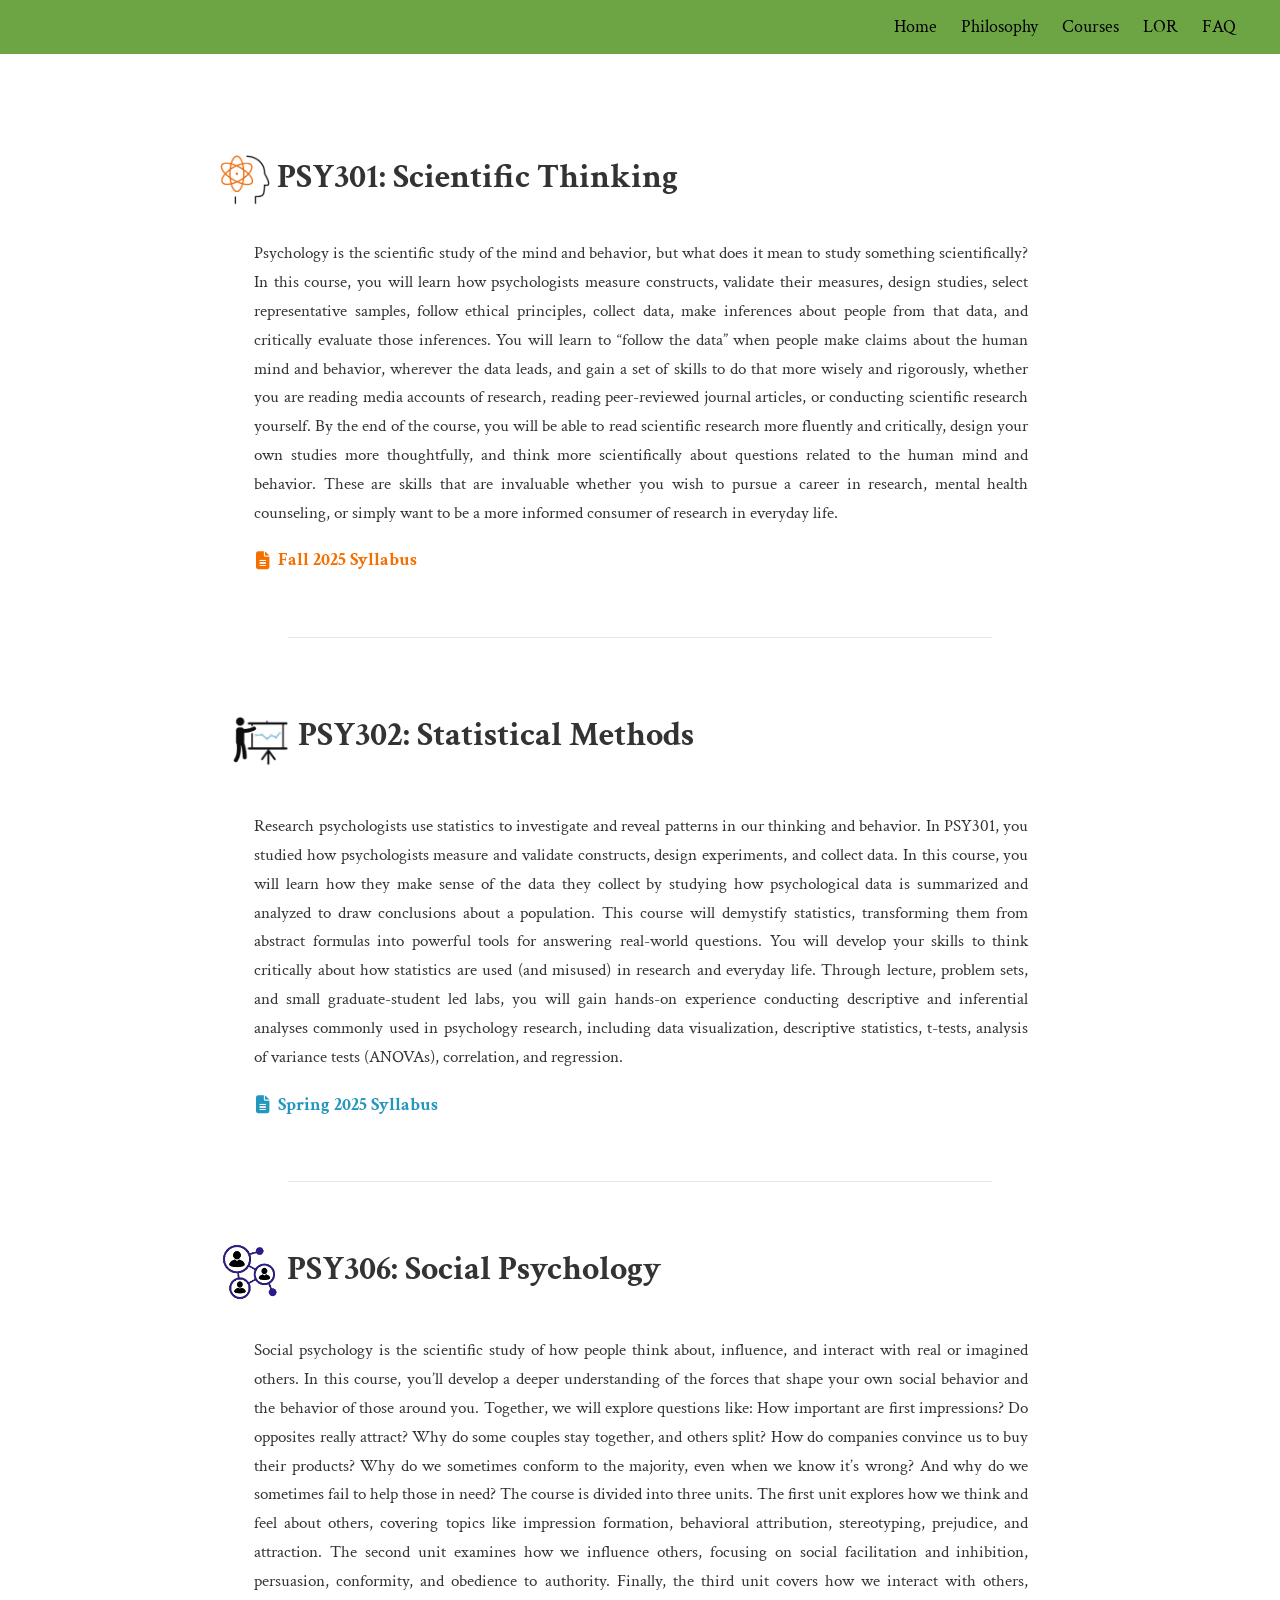
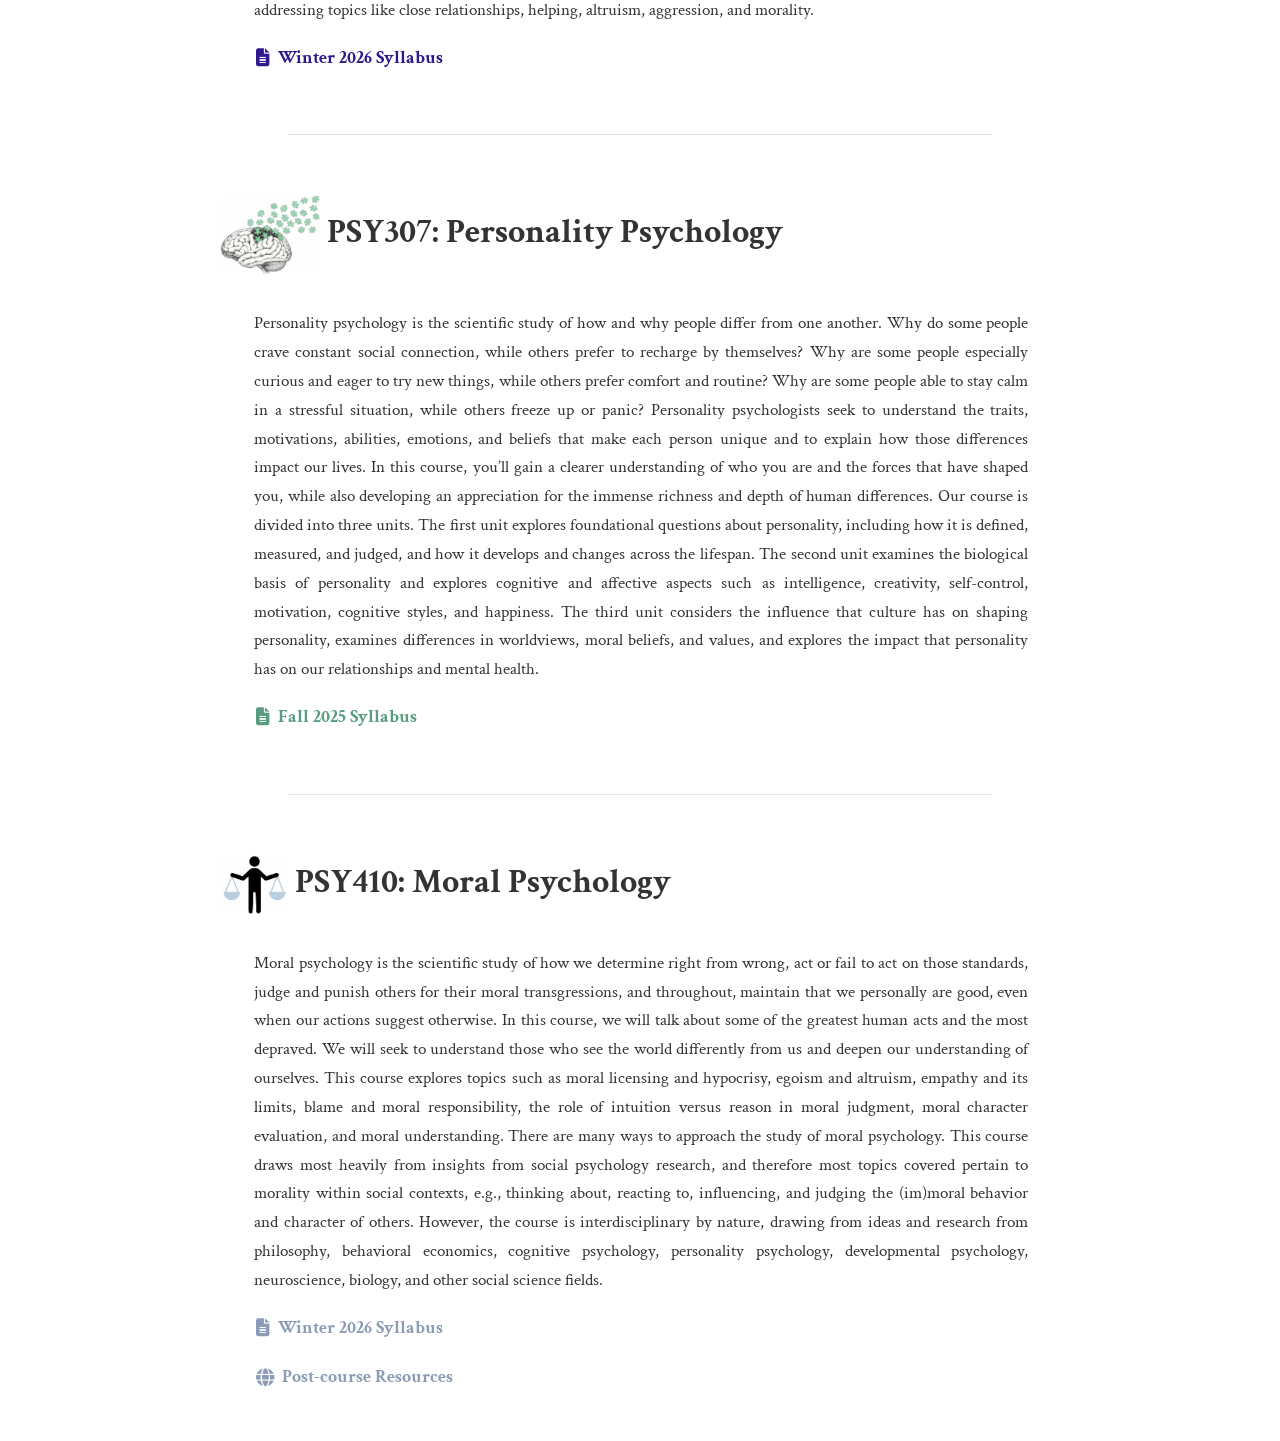
==== commit cdadfd83: "file" ====
--- a/docs/classes.html
+++ b/docs/classes.html
@@ -2296,11 +2296,11 @@
 PSY306: Social Psychology</p>
 </h1>
 <p>Social psychology is the scientific study of how people think about, influence, and interact with real or imagined others. In this course, you’ll develop a deeper understanding of the forces that shape your own social behavior and the behavior of those around you. Together, we will explore questions like: How important are first impressions? Do opposites really attract? Why do some couples stay together, and others split? How do companies convince us to buy their products? Why do we sometimes conform to the majority, even when we know it’s wrong? And why do we sometimes fail to help those in need? The course is divided into three units. The first unit explores how we think and feel about others, covering topics like impression formation, behavioral attribution, stereotyping, prejudice, and attraction. The second unit examines how we influence others, focusing on social facilitation and inhibition, persuasion, conformity, and obedience to authority. Finally, the third unit covers how we interact with others, addressing topics like close relationships, helping, altruism, aggression, and morality.</p>
-<p><a href="https://sdimakis.github.io/Winter%202025%20PSY306%20TR%20Syllabus.pdf"
+<p><a href="https://sdimakis.github.io/W26_Social_Psychology.pdf"
    target="_blank"
    class="btn"
    style="color: #30188f; border-color: black;">
-<i class="fa-solid fa-file-lines"></i> Winter 2025 Syllabus
+<i class="fa-solid fa-file-lines"></i> Winter 2026 Syllabus
 </a></p>
 <hr>
 <h1>
@@ -2320,7 +2320,7 @@
 PSY410: Moral Psychology</p>
 </h1>
 <p>Moral psychology is the scientific study of how we determine right from wrong, act or fail to act on those standards, judge and punish others for their moral transgressions, and throughout, maintain that we personally are good, even when our actions suggest otherwise. In this course, we will talk about some of the greatest human acts and the most depraved. We will seek to understand those who see the world differently from us and deepen our understanding of ourselves. This course explores topics such as moral licensing and hypocrisy, egoism and altruism, empathy and its limits, blame and moral responsibility, the role of intuition versus reason in moral judgment, moral character evaluation, and moral understanding. There are many ways to approach the study of moral psychology. This course draws most heavily from insights from social psychology research, and therefore most topics covered pertain to morality within social contexts, e.g., thinking about, reacting to, influencing, and judging the (im)moral behavior and character of others. However, the course is interdisciplinary by nature, drawing from ideas and research from philosophy, behavioral economics, cognitive psychology, personality psychology, developmental psychology, neuroscience, biology, and other social science fields.</p>
-<p><a href="https://sdimakis.github.io/W26_Moral_PsychologY_2pm"
+<p><a href="https://sdimakis.github.io/W26_Moral_Psychology_2pm.pdf"
    target="_blank"
    class="btn"
    style="color: #8C9CB6; border-color: black;">
